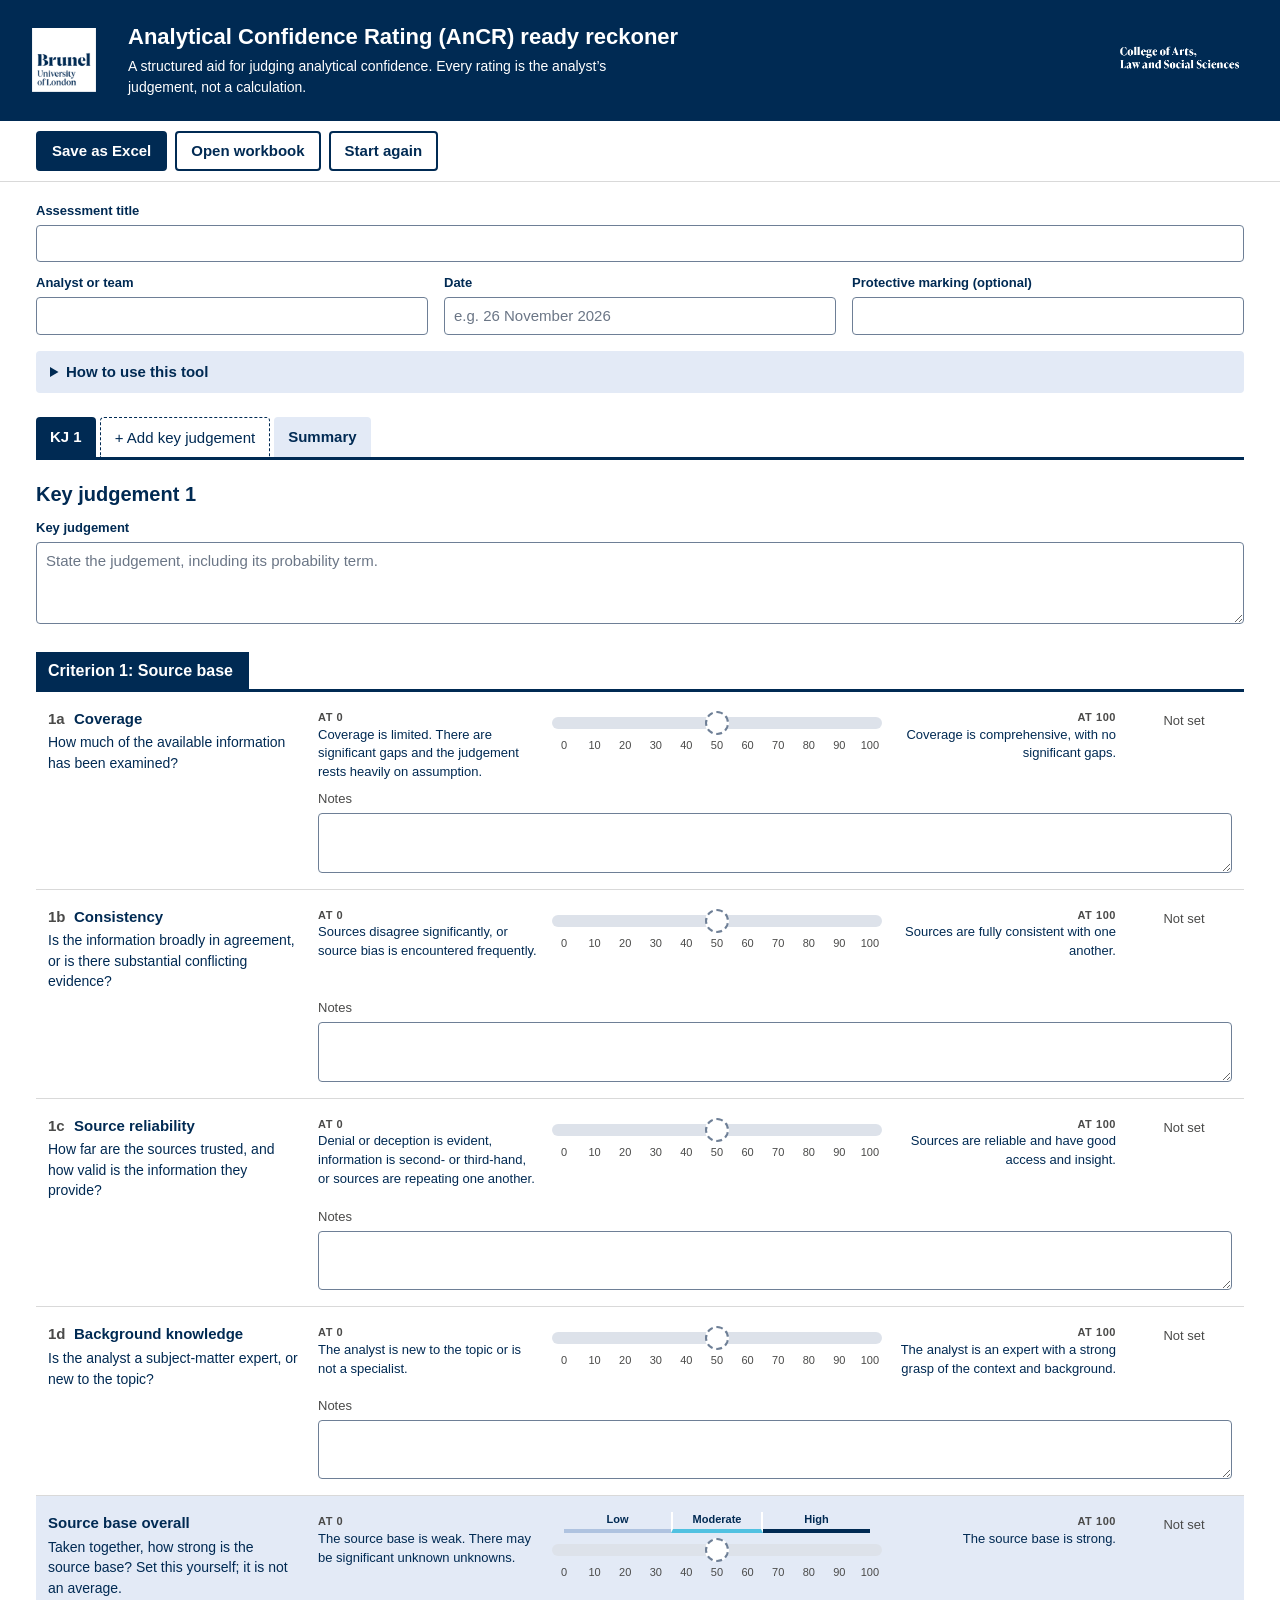
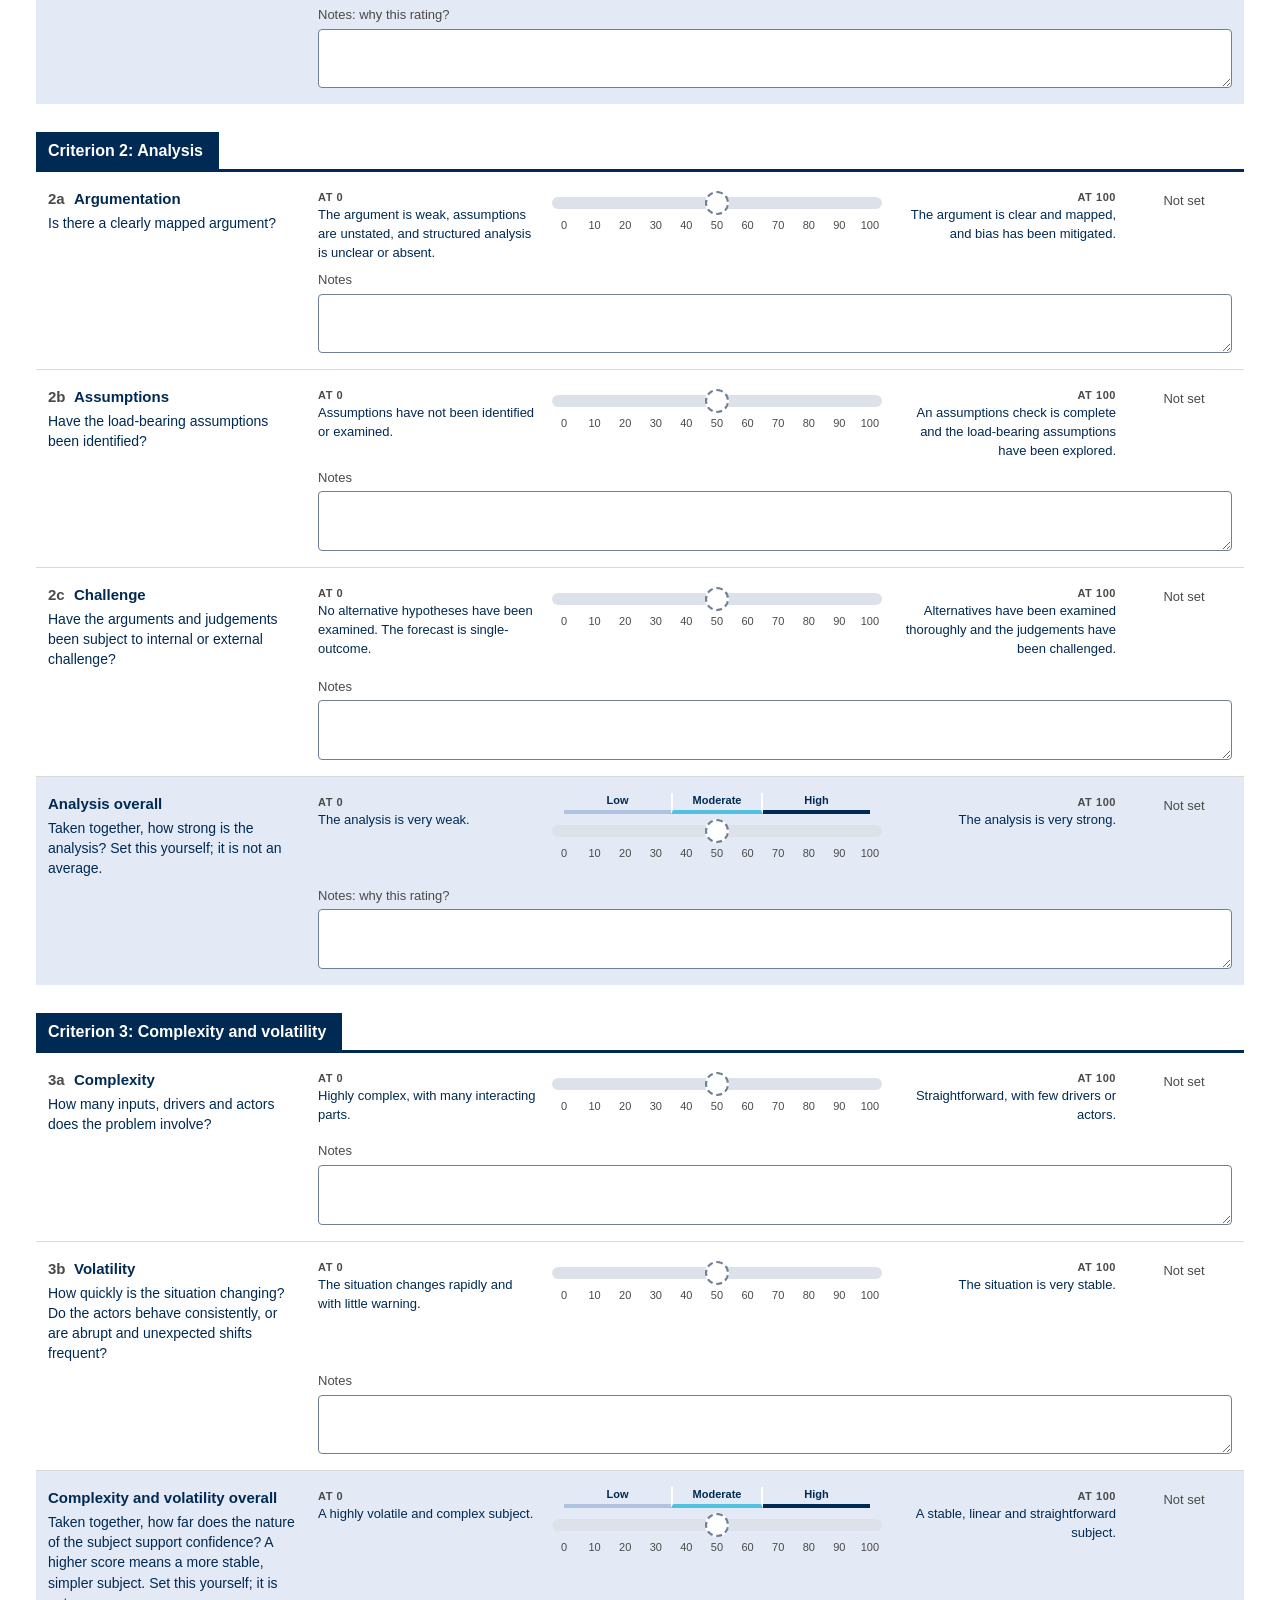
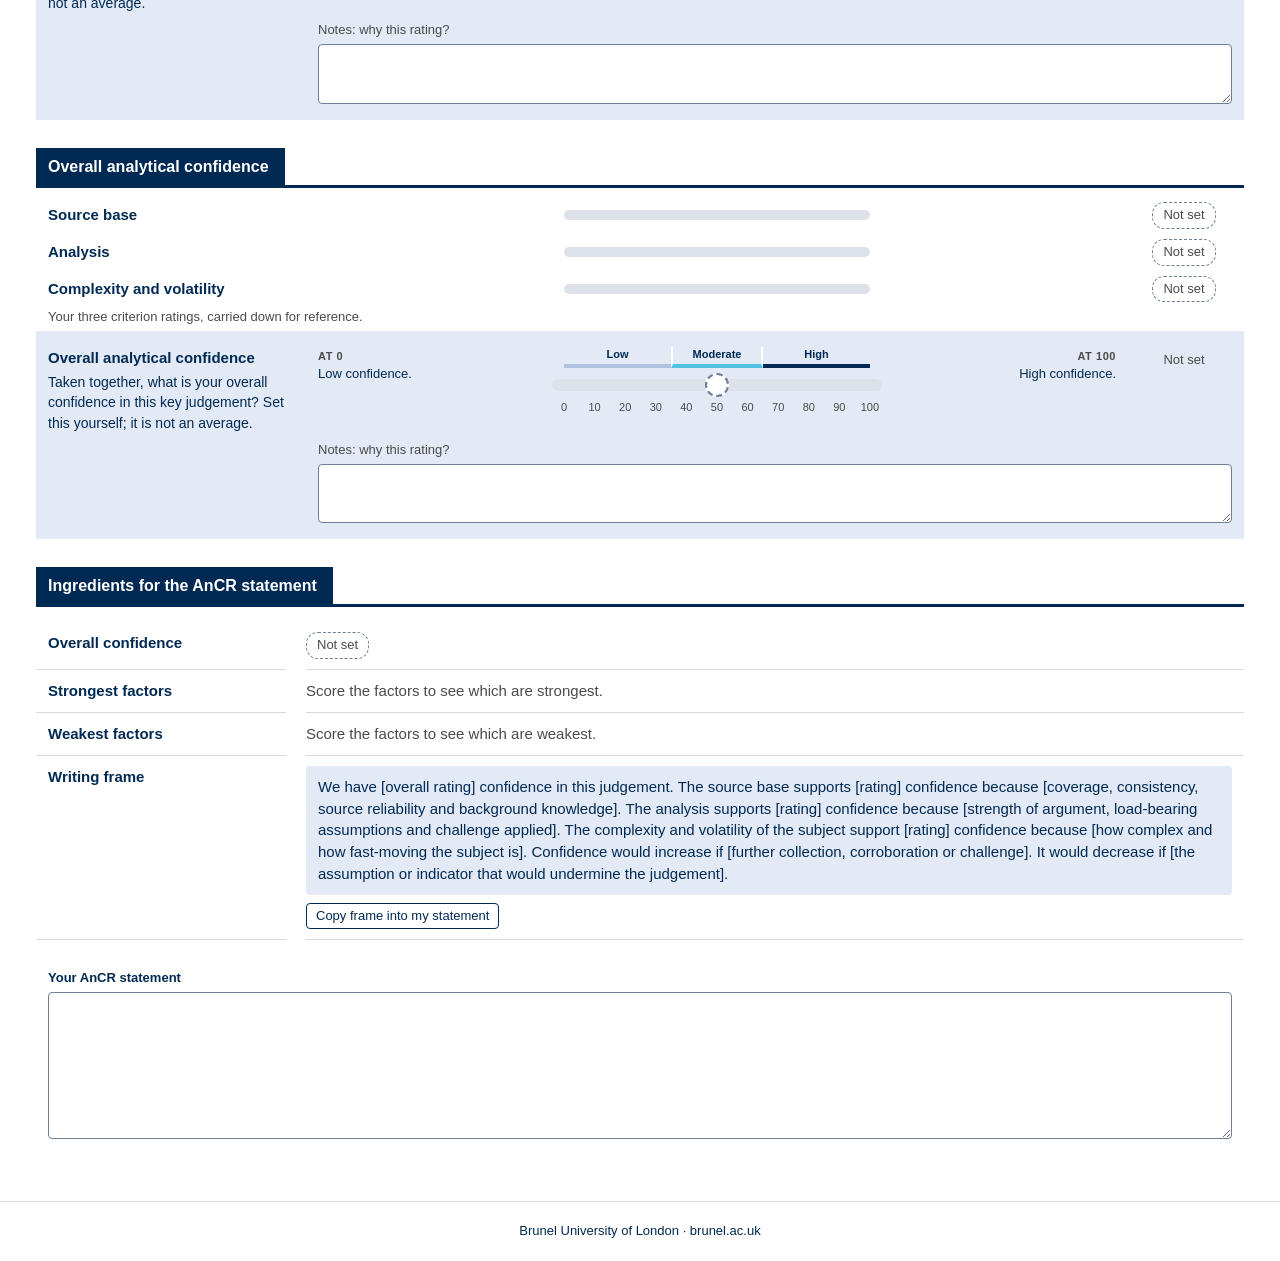
==== ancr-ready-reckoner.html @ 6f299b81 "Add AnCR ready reckoner: HTML tool, Excel template and download page" ====
<!doctype html>
<html lang="en-GB">
<head>
<meta charset="utf-8">
<meta name="viewport" content="width=device-width, initial-scale=1">
<title>AnCR ready reckoner</title>
<style>
:root {
  --navy: #002A53;
  --blue: #009BD8;
  --link: #0089CF;
  --sky: #51C1E1;
  --pale: #E3EAF6;
  --charcoal: #4A4A49;
  --rule: #D9D9D9;
  --track: #DDE2EA;
  --field: #6E7F96;
  --thumb: 24px;
}
* { box-sizing: border-box; }
[hidden] { display: none !important; }
html { -webkit-text-size-adjust: 100%; }
body {
  margin: 0; background: #fff; color: var(--navy);
  font-family: Arial, "Helvetica Neue", Helvetica, sans-serif; font-size: 15px; line-height: 1.45;
}
h1, h2, h3, h4, p { margin: 0; }
.visually-hidden { position: absolute; width: 1px; height: 1px; overflow: hidden; clip: rect(0 0 0 0); white-space: nowrap; }

/* protective marking */
.marking {
  position: sticky; top: 0; z-index: 30; padding: 4px 16px; text-align: center;
  background: #fff; border-bottom: 2px solid var(--navy); font-weight: bold; letter-spacing: .04em;
  overflow-wrap: anywhere;
}
#marking-bottom { position: static; border-bottom: 0; border-top: 2px solid var(--navy); }

/* header bar */
.bar { background: var(--navy); color: #fff; display: flex; align-items: center; gap: 32px; padding: 24px 32px; }
.bar-logo { width: 64px; height: 64px; flex: none; }
.bar-title { flex: 1; min-width: 0; }
.bar-title h1 { font-size: 22px; line-height: 1.2; text-wrap: balance; }
.bar-title p { margin-top: 6px; font-size: 14px; color: #fff; max-width: 70ch; }
.bar-calss { height: 44px; width: auto; flex: none; }

/* toolbar */
.toolbar { position: sticky; top: 0; z-index: 20; background: #fff; border-bottom: 1px solid var(--rule); }
.marking:not([hidden]) ~ .toolbar { top: 31px; }
.toolbar-inner { max-width: 1240px; margin: 0 auto; padding: 10px 16px; display: flex; flex-wrap: wrap; align-items: center; gap: 8px; }
.btn {
  font: inherit; font-weight: bold; color: var(--navy); background: #fff; border: 2px solid var(--navy);
  border-radius: 4px; padding: 7px 14px; cursor: pointer;
}
.btn:hover { background: var(--pale); }
.btn.primary { background: var(--navy); color: #fff; }
.btn.primary:hover { background: #0b3d70; }
.btn.small { font-size: 13px; font-weight: normal; padding: 3px 9px; border-width: 1px; }
.btn:focus-visible, input:focus-visible, textarea:focus-visible, summary:focus-visible, .tab:focus-visible {
  outline: 3px solid var(--sky); outline-offset: 2px;
}
.status { margin-left: auto; font-size: 13px; color: var(--charcoal); text-align: right; min-width: 0; }
.status.warn { color: #A81638; font-weight: bold; }

.page { max-width: 1240px; margin: 0 auto; padding: 20px 16px 48px; }

/* details */
.details { display: grid; grid-template-columns: repeat(3, minmax(0, 1fr)); gap: 12px 16px; }
.field { display: block; min-width: 0; }
.field.wide { grid-column: 1 / -1; }
.field > span, .notes > span { display: block; font-weight: bold; font-size: 13px; margin-bottom: 4px; }
input[type=text], textarea {
  width: 100%; font: inherit; color: var(--navy); background: #fff;
  border: 1px solid var(--field); border-radius: 4px; padding: 7px 9px;
}
textarea { resize: vertical; min-height: 40px; display: block; }
::placeholder { color: #6b7686; opacity: 1; }

.howto { margin-top: 16px; background: var(--pale); border-radius: 4px; padding: 10px 14px; }
.howto summary { cursor: pointer; font-weight: bold; }
.howto ol { margin: 10px 0 8px; padding-left: 22px; max-width: 90ch; }
.howto li { margin-bottom: 4px; }
.howto p { max-width: 90ch; }

/* tabs */
.tabs { display: flex; flex-wrap: wrap; gap: 4px; margin-top: 24px; border-bottom: 3px solid var(--navy); }
.tab {
  font: inherit; font-weight: bold; color: var(--navy); background: var(--pale); border: 0; cursor: pointer;
  padding: 9px 14px; border-radius: 4px 4px 0 0; display: inline-flex; align-items: center; gap: 8px;
}
.tab[aria-selected=true] { background: var(--navy); color: #fff; }
.tab.add { background: #fff; border: 1px dashed var(--navy); border-bottom: 0; font-weight: normal; }
.tab .dot { font-size: 11px; font-weight: bold; padding: 1px 6px; border-radius: 9px; }

/* chips */
.chip { display: inline-block; font-weight: bold; font-size: 13px; padding: 3px 10px; border-radius: 12px; border: 1px solid var(--navy); white-space: nowrap; }
.chip.low, .dot.low { background: var(--pale); color: var(--navy); border: 1px solid var(--navy); }
.chip.moderate, .dot.moderate { background: var(--sky); color: var(--navy); border: 1px solid var(--navy); }
.chip.high, .dot.high { background: var(--navy); color: #fff; border: 1px solid #fff; }
.chip.high { border-color: var(--navy); }
.chip.none { background: #fff; color: var(--charcoal); border: 1px dashed var(--field); font-weight: normal; }

/* panel */
#panel { padding-top: 20px; outline: none; }
.panel-head { display: flex; align-items: center; gap: 12px; flex-wrap: wrap; margin-bottom: 10px; }
.panel-head h2 { font-size: 20px; flex: 1; }
.card { margin-top: 28px; }
.card > h3 { display: inline-block; background: var(--navy); color: #fff; font-size: 16px; padding: 7px 16px 7px 12px; }
.card > .card-body { border-top: 3px solid var(--navy); }

.row { display: grid; grid-template-columns: 250px minmax(0, 1fr) 96px; gap: 8px 20px; padding: 16px 12px; border-bottom: 1px solid var(--rule); }
.row.roll { background: var(--pale); border-bottom: 0; }
.row-head { min-width: 0; }
.row-head .ref { display: inline-block; min-width: 26px; font-weight: bold; color: var(--charcoal); }
.row-head strong { font-size: 15px; }
.row-head .prompt { margin-top: 3px; font-size: 14px; }
.scale { display: grid; grid-template-columns: minmax(0, 1fr) minmax(240px, 1.5fr) minmax(0, 1fr); gap: 4px 14px; align-items: start; min-width: 0; }
.anchor { font-size: 13px; color: var(--navy); padding-top: 2px; }
.anchor.high { text-align: right; }
.anchor b { display: block; font-size: 11px; letter-spacing: .05em; text-transform: uppercase; color: var(--charcoal); }
.readout { text-align: center; }
.readout output { display: block; font-size: 24px; font-weight: bold; line-height: 1.1; font-variant-numeric: tabular-nums; }
.readout output.unset { font-size: 13px; font-weight: normal; color: var(--charcoal); padding: 6px 0; }
.readout .chip { margin-top: 6px; }
.readout .btn { margin-top: 8px; }
.notes { grid-column: 2 / -1; display: block; min-width: 0; }
.notes > span { font-weight: normal; color: var(--charcoal); }

/* slider */
.slider { min-width: 0; }
.zones { display: flex; margin: 0 calc(var(--thumb) / 2) 2px; font-size: 11px; font-weight: bold; text-align: center; }
.zones span { border-bottom: 4px solid var(--navy); padding-bottom: 1px; }
.zones span:nth-child(1) { width: 35%; border-color: #AFC3E0; }
.zones span:nth-child(2) { width: 30%; border-color: var(--sky); border-left: 2px solid #fff; border-right: 2px solid #fff; }
.zones span:nth-child(3) { width: 35%; }
input[type=range] {
  -webkit-appearance: none; appearance: none; display: block; width: 100%; height: 30px; margin: 0; padding: 0;
  background: transparent; cursor: pointer; --v: 50; --fill: var(--blue); --rest: var(--track);
}
input[type=range].unset { --fill: var(--track); }
input[type=range]::-webkit-slider-runnable-track {
  height: 12px; border-radius: 6px;
  background: linear-gradient(to right, var(--fill) 0, var(--fill) calc(var(--thumb) / 2 + (100% - var(--thumb)) * var(--v) / 100), var(--rest) 0);
}
input[type=range]::-webkit-slider-thumb {
  -webkit-appearance: none; appearance: none; width: var(--thumb); height: var(--thumb); margin-top: -6px;
  border-radius: 50%; background: var(--navy); border: 3px solid #fff; box-shadow: 0 0 0 1px var(--navy);
}
input[type=range].unset::-webkit-slider-thumb { background: #fff; border: 2px dashed var(--field); box-shadow: none; }
input[type=range]::-moz-range-track { height: 12px; border-radius: 6px; background: var(--rest); }
input[type=range]::-moz-range-progress { height: 12px; border-radius: 6px; background: var(--fill); }
input[type=range]::-moz-range-thumb {
  width: 18px; height: 18px; border-radius: 50%; background: var(--navy); border: 3px solid #fff; box-shadow: 0 0 0 1px var(--navy);
}
input[type=range].unset::-moz-range-thumb { background: #fff; border: 2px dashed var(--field); box-shadow: none; }
.ticks { display: flex; justify-content: space-between; font-size: 11px; color: var(--charcoal); font-variant-numeric: tabular-nums; }
.ticks span { width: var(--thumb); text-align: center; }

/* overall block */
.mirrors { padding: 14px 12px 6px; display: grid; grid-template-columns: 250px minmax(0, 1fr) 96px; gap: 10px 20px; align-items: center; }
.mirrors .m-name { font-weight: bold; }
.mirrors .scale { align-items: center; }
.mini { position: relative; height: 10px; border-radius: 5px; background: var(--track); margin: 6px calc(var(--thumb) / 2); }
.mini i { position: absolute; top: -4px; width: 18px; height: 18px; margin-left: -9px; border-radius: 50%; background: var(--navy); border: 2px solid #fff; box-shadow: 0 0 0 1px var(--navy); }
.mini.unset i { display: none; }
.mirrors .m-chip { text-align: center; }
.mirrors-note { padding: 0 12px 4px; font-size: 13px; color: var(--charcoal); }

/* ingredients */
.ing { display: grid; grid-template-columns: 250px minmax(0, 1fr); gap: 0 20px; }
.ing dt { font-weight: bold; padding: 10px 12px; border-bottom: 1px solid var(--rule); }
.ing dd { margin: 0; padding: 10px 12px 10px 0; border-bottom: 1px solid var(--rule); min-width: 0; }
.ing .empty { color: var(--charcoal); }
.frame { background: var(--pale); border-radius: 4px; padding: 10px 12px; }
.frame-actions { margin-top: 8px; }
.ancr { padding: 14px 12px; }
.ancr textarea { min-height: 130px; }

/* summary */
.table-wrap { overflow-x: auto; }
table.summary { width: 100%; border-collapse: collapse; font-size: 14px; }
table.summary th { background: var(--navy); color: #fff; text-align: left; padding: 8px 10px; vertical-align: bottom; }
table.summary td { border: 1px solid var(--rule); padding: 8px 10px; vertical-align: top; }
table.summary tbody tr:nth-child(even) td { background: #F5F8FC; }
table.summary td.c { text-align: center; white-space: nowrap; }
table.summary .kj-link { font: inherit; font-weight: bold; color: var(--navy); background: none; border: 0; padding: 0; text-decoration: underline; cursor: pointer; }
.pre { white-space: pre-wrap; overflow-wrap: anywhere; }
.muted { color: var(--charcoal); }

.foot { text-align: center; font-size: 13px; padding: 20px 16px; border-top: 1px solid var(--rule); }

@media (max-width: 900px) {
  .bar { gap: 20px; padding: 20px 16px; }
  .bar-calss { display: none; }
  .details { grid-template-columns: 1fr; }
  .row, .mirrors { grid-template-columns: minmax(0, 1fr) 96px; }
  .row-head { grid-column: 1 / -1; }
  .notes { grid-column: 1 / -1; }
  .mirrors .m-name { grid-column: 1 / -1; margin-bottom: -4px; }
  .scale { grid-template-columns: minmax(0, 1fr) minmax(0, 1fr); }
  .scale .slider, .scale .mini { grid-column: 1 / -1; grid-row: 1; }
  .ing { grid-template-columns: 1fr; }
  .ing dt { border-bottom: 0; padding-bottom: 0; }
  .ing dd { padding-left: 12px; }
}
@media (max-width: 520px) {
  .toolbar { position: static; }
  .bar-logo { width: 52px; height: 52px; }
  .bar-title h1 { font-size: 18px; }
  .bar-title p { display: none; }
  .row, .mirrors { grid-template-columns: minmax(0, 1fr); }
  .readout { display: flex; align-items: center; gap: 10px; text-align: left; }
  .readout .chip, .readout .btn { margin-top: 0; }
  .status { margin-left: 0; width: 100%; text-align: left; }
}
@media print {
  .toolbar, .tabs, .howto, .btn, .foot { display: none !important; }
  .marking { position: static; }
  .bar { -webkit-print-color-adjust: exact; print-color-adjust: exact; }
  .row, .card { break-inside: avoid; }
}

</style>
</head>
<body>
<div id="marking-top" class="marking" hidden></div>

<header class="bar">
  <img class="bar-logo" src="[data-uri]" alt="Brunel University of London">
  <div class="bar-title">
    <h1>Analytical Confidence Rating (AnCR) ready reckoner</h1>
    <p>A structured aid for judging analytical confidence. Every rating is the analyst&rsquo;s judgement, not a calculation.</p>
  </div>
  <img class="bar-calss" src="[data-uri]" alt="College of Arts, Law and Social Sciences">
</header>

<div class="toolbar">
  <div class="toolbar-inner">
    <button type="button" class="btn primary" id="btn-save">Save as Excel</button>
    <button type="button" class="btn" id="btn-open">Open workbook</button>
    <button type="button" class="btn" id="btn-clear">Start again</button>
    <p id="status" class="status" role="status" aria-live="polite"></p>
  </div>
</div>

<main class="page">
  <section class="details" aria-labelledby="details-h">
    <h2 id="details-h" class="visually-hidden">Assessment details</h2>
    <label class="field wide"><span>Assessment title</span><input type="text" id="meta-title" maxlength="300" autocomplete="off"></label>
    <label class="field"><span>Analyst or team</span><input type="text" id="meta-analyst" maxlength="300" autocomplete="off"></label>
    <label class="field"><span>Date</span><input type="text" id="meta-date" maxlength="60" autocomplete="off" placeholder="e.g. 26 November 2026"></label>
    <label class="field"><span>Protective marking (optional)</span><input type="text" id="meta-marking" maxlength="120" autocomplete="off"></label>
  </section>

  <details class="howto">
    <summary>How to use this tool</summary>
    <ol>
      <li>Enter each key judgement on its own tab. You can add up to ten.</li>
      <li>For each factor, move the slider between the two anchor statements. It moves in steps of 10 from 0 to 100. Record your reasoning in the notes.</li>
      <li>Set the overall slider for each criterion, and the overall confidence, yourself. They are judgements, not averages. A score of 0 to 30 reads as Low, 40 to 60 as Moderate and 70 to 100 as High.</li>
      <li>Use the ingredients and the writing frame at the foot of each tab to write the AnCR statement.</li>
      <li>Choose <strong>Save as Excel</strong> to keep a workbook on your own drive. <strong>Open workbook</strong> reloads one, including after it has been edited in Excel.</li>
    </ol>
    <p>This file works offline and sends nothing anywhere. Your work is kept in this browser on this computer until you choose <strong>Start again</strong>.</p>
  </details>

  <div class="tabs" id="tabs" role="tablist" aria-label="Key judgements"></div>
  <div id="panel" role="tabpanel" tabindex="-1"></div>
</main>

<footer class="foot">Brunel University of London &middot; brunel.ac.uk</footer>
<div id="marking-bottom" class="marking" hidden></div>
<input type="file" id="file" accept=".xlsx,application/vnd.openxmlformats-officedocument.spreadsheetml.sheet" hidden>

<script>
/* AnCR ready reckoner: shared model.
 * Criteria, factors, wording and the small amount of logic that both the
 * HTML tool and the Excel workbook rely on. No DOM access in this file. */
var ANCR = (function () {
  'use strict';

  var MAX_KJ = 10;
  var STEPS = [0, 10, 20, 30, 40, 50, 60, 70, 80, 90, 100];

  var TITLE = 'Analytical Confidence Rating (AnCR) ready reckoner';
  var SUBTITLE = 'A structured aid for judging analytical confidence. Every rating is the analyst’s judgement, not a calculation.';

  var CRITERIA = [
    {
      id: 'c1', num: 1, name: 'Source base',
      factors: [
        { id: '1a', name: 'Coverage',
          prompt: 'How much of the available information has been examined?',
          low: 'Coverage is limited. There are significant gaps and the judgement rests heavily on assumption.',
          high: 'Coverage is comprehensive, with no significant gaps.' },
        { id: '1b', name: 'Consistency',
          prompt: 'Is the information broadly in agreement, or is there substantial conflicting evidence?',
          low: 'Sources disagree significantly, or source bias is encountered frequently.',
          high: 'Sources are fully consistent with one another.' },
        { id: '1c', name: 'Source reliability',
          prompt: 'How far are the sources trusted, and how valid is the information they provide?',
          low: 'Denial or deception is evident, information is second- or third-hand, or sources are repeating one another.',
          high: 'Sources are reliable and have good access and insight.' },
        { id: '1d', name: 'Background knowledge',
          prompt: 'Is the analyst a subject-matter expert, or new to the topic?',
          low: 'The analyst is new to the topic or is not a specialist.',
          high: 'The analyst is an expert with a strong grasp of the context and background.' }
      ],
      rollup: {
        name: 'Source base overall',
        prompt: 'Taken together, how strong is the source base? Set this yourself; it is not an average.',
        low: 'The source base is weak. There may be significant unknown unknowns.',
        high: 'The source base is strong.'
      },
      frameSubject: 'The source base supports ',
      frameHint: '[coverage, consistency, source reliability and background knowledge]'
    },
    {
      id: 'c2', num: 2, name: 'Analysis',
      factors: [
        { id: '2a', name: 'Argumentation',
          prompt: 'Is there a clearly mapped argument?',
          low: 'The argument is weak, assumptions are unstated, and structured analysis is unclear or absent.',
          high: 'The argument is clear and mapped, and bias has been mitigated.' },
        { id: '2b', name: 'Assumptions',
          prompt: 'Have the load-bearing assumptions been identified?',
          low: 'Assumptions have not been identified or examined.',
          high: 'An assumptions check is complete and the load-bearing assumptions have been explored.' },
        { id: '2c', name: 'Challenge',
          prompt: 'Have the arguments and judgements been subject to internal or external challenge?',
          low: 'No alternative hypotheses have been examined. The forecast is single-outcome.',
          high: 'Alternatives have been examined thoroughly and the judgements have been challenged.' }
      ],
      rollup: {
        name: 'Analysis overall',
        prompt: 'Taken together, how strong is the analysis? Set this yourself; it is not an average.',
        low: 'The analysis is very weak.',
        high: 'The analysis is very strong.'
      },
      frameSubject: 'The analysis supports ',
      frameHint: '[strength of argument, load-bearing assumptions and challenge applied]'
    },
    {
      id: 'c3', num: 3, name: 'Complexity and volatility',
      factors: [
        { id: '3a', name: 'Complexity',
          prompt: 'How many inputs, drivers and actors does the problem involve?',
          low: 'Highly complex, with many interacting parts.',
          high: 'Straightforward, with few drivers or actors.' },
        { id: '3b', name: 'Volatility',
          prompt: 'How quickly is the situation changing? Do the actors behave consistently, or are abrupt and unexpected shifts frequent?',
          low: 'The situation changes rapidly and with little warning.',
          high: 'The situation is very stable.' }
      ],
      rollup: {
        name: 'Complexity and volatility overall',
        prompt: 'Taken together, how far does the nature of the subject support confidence? A higher score means a more stable, simpler subject. Set this yourself; it is not an average.',
        low: 'A highly volatile and complex subject.',
        high: 'A stable, linear and straightforward subject.'
      },
      frameSubject: 'The complexity and volatility of the subject support ',
      frameHint: '[how complex and how fast-moving the subject is]'
    }
  ];

  var OVERALL = {
    id: 'overall',
    name: 'Overall analytical confidence',
    prompt: 'Taken together, what is your overall confidence in this key judgement? Set this yourself; it is not an average.',
    low: 'Low confidence.',
    high: 'High confidence.'
  };

  var HOW_TO = 'How to use this workbook. ' +
    '1. Enter each key judgement on its own sheet (KJ 1 to KJ ' + MAX_KJ + '). Leave unused sheets blank. ' +
    '2. For each factor, choose a score from the list (0 to 100 in steps of 10) between the two anchor statements, and record your reasoning in the notes. ' +
    '3. Set the overall score for each criterion, and the overall confidence, yourself. They are judgements, not averages. ' +
    'A score of 0 to 30 reads as Low, 40 to 60 as Moderate and 70 to 100 as High. ' +
    '4. Use the ingredients and the writing frame at the foot of each sheet to write the AnCR statement. ' +
    'Cells outlined in blue are for you to complete. The rest of each sheet is protected, without a password, to keep the layout intact (Review > Unprotect Sheet).';

  var KJ_HOW_TO = 'Choose each score from the list: 0 to 100 in steps of 10, where 0 matches the lower anchor and 100 the upper anchor. ' +
    'Overall scores are your judgement, not an average: 0 to 30 is Low, 40 to 60 is Moderate, 70 to 100 is High. Cells outlined in blue are for you to complete.';

  /* Every scored item, in sheet order. */
  var FACTORS = [];
  var KEYS = [];
  CRITERIA.forEach(function (c) {
    c.factors.forEach(function (f) { FACTORS.push(f); KEYS.push(f.id); });
    KEYS.push(c.id);
  });
  KEYS.push('overall');

  function band(v) {
    if (v === null || v === undefined || v === '') return '';
    return v <= 30 ? 'Low' : (v <= 60 ? 'Moderate' : 'High');
  }

  function normScore(v) {
    if (v === null || v === undefined || v === '') return null;
    var n = Number(v);
    if (!isFinite(n)) return null;
    n = Math.round(n / 10) * 10;
    return Math.max(0, Math.min(100, n));
  }

  function emptyKJ() {
    var kj = { statement: '', scores: {}, notes: {}, ancr: '' };
    KEYS.forEach(function (k) { kj.scores[k] = null; kj.notes[k] = ''; });
    return kj;
  }

  function emptyState() {
    return { meta: { title: '', analyst: '', date: '', marking: '' }, kjs: [emptyKJ()] };
  }

  function kjIsEmpty(kj) {
    if (kj.statement || kj.ancr) return false;
    for (var i = 0; i < KEYS.length; i++) {
      if (kj.scores[KEYS[i]] !== null || kj.notes[KEYS[i]]) return false;
    }
    return true;
  }

  function stateIsEmpty(s) {
    var m = s.meta;
    if (m.title || m.analyst || m.date || m.marking) return false;
    return s.kjs.every(kjIsEmpty);
  }

  /* Tidy anything loaded from storage or a file into a well-formed state. */
  function normState(raw) {
    var s = emptyState();
    if (!raw || typeof raw !== 'object') return s;
    var m = raw.meta || {};
    ['title', 'analyst', 'date', 'marking'].forEach(function (k) {
      if (typeof m[k] === 'string') s.meta[k] = m[k];
    });
    var kjs = Array.isArray(raw.kjs) ? raw.kjs.slice(0, MAX_KJ) : [];
    s.kjs = kjs.map(function (r) {
      var kj = emptyKJ();
      if (!r || typeof r !== 'object') return kj;
      if (typeof r.statement === 'string') kj.statement = r.statement;
      if (typeof r.ancr === 'string') kj.ancr = r.ancr;
      KEYS.forEach(function (k) {
        if (r.scores) kj.scores[k] = normScore(r.scores[k]);
        if (r.notes && typeof r.notes[k] === 'string') kj.notes[k] = r.notes[k];
      });
      return kj;
    });
    if (!s.kjs.length) s.kjs.push(emptyKJ());
    return s;
  }

  /* Factors sharing the highest (or lowest) score, e.g. "Coverage (80); Challenge (80)". */
  function extremes(kj, pickMax) {
    var vals = [];
    FACTORS.forEach(function (f) { if (kj.scores[f.id] !== null) vals.push(kj.scores[f.id]); });
    if (!vals.length) return '';
    var target = pickMax ? Math.max.apply(null, vals) : Math.min.apply(null, vals);
    var out = [];
    FACTORS.forEach(function (f) {
      if (kj.scores[f.id] === target) out.push(f.name + ' (' + target + ')');
    });
    return out.join('; ');
  }
  function strongest(kj) { return extremes(kj, true); }
  function weakest(kj) { return extremes(kj, false); }

  var FRAME_TAIL = 'Confidence would increase if [further collection, corroboration or challenge]. ' +
    'It would decrease if [the assumption or indicator that would undermine the judgement].';

  function frame(kj) {
    var o = band(kj.scores.overall);
    var t = 'We have ' + (o ? o.toUpperCase() : '[overall rating]') + ' confidence in this judgement. ';
    CRITERIA.forEach(function (c) {
      var b = band(kj.scores[c.id]);
      t += c.frameSubject + (b ? b.toUpperCase() : '[rating]') + ' confidence because ' + c.frameHint + '. ';
    });
    return t + FRAME_TAIL;
  }

  return {
    MAX_KJ: MAX_KJ, STEPS: STEPS, TITLE: TITLE, SUBTITLE: SUBTITLE,
    CRITERIA: CRITERIA, OVERALL: OVERALL, FACTORS: FACTORS, KEYS: KEYS,
    HOW_TO: HOW_TO, KJ_HOW_TO: KJ_HOW_TO, FRAME_TAIL: FRAME_TAIL,
    band: band, normScore: normScore, emptyKJ: emptyKJ, emptyState: emptyState,
    kjIsEmpty: kjIsEmpty, stateIsEmpty: stateIsEmpty, normState: normState,
    strongest: strongest, weakest: weakest, frame: frame
  };
})();

ANCR.ASSETS = {logoNavy: "[base64]/dgAAQABJREFUeAHtXQd8FEUXfylACD10Qu9dQEBFka6AdAFFkU8BERV7xcpn/WzYRRAVxI4oIEVAqvTepPfeWyAESPn+/7nbzd7l7rIXLjGL836E3dudnZ39z7yZN2/[base64]/[base64]/[base64]/h/[base64]/[base64]/[base64]/TJcn3vnGZ9LcUN83b1xLRr85SBZ8/6Z0aH0dRmOCZl9895mxvqgR8EYAc+GDx07KvsMnvO/4/X3xEtpiEFNJvxn5uRF6BuaLckbKkrVbhfJ/SAhq+S9++kMWrt4SMLt61cvJhM+elbee7SeR7EhUzxfwEX1TI2AfAQwqF6Gg3X/4uO1nkqAXyqwlJBYicxgYzHP4+Ck1V7X9pYESAjgqrUaNnx0olboXjrRP9+skn7/yAIQWjOKZ2PulWxid4MpDAAx59OQZ29+VnMmSYOYwMJjoEpZ/9gchaqSLSI4cMnf5BqwqQSSxQf26tZBH+3Z1idM20uskGgFbCIAhz5yLt5WUic6ew1JoJg7BmcPALDl6qlNUKIWKuBZ36JjsP2J//vH8gK5StnysKkuoiqHz0QgkJMAewSZltiYm8xgYJbc7WtrCAqN6POYfR46ftpWciQrBrO3WNtfCCMQ+4LYz1wn/tQigKWYbyjwGhthw7jzWZkNJGNXPxAWnGGtSvzo0+Jn4maH8Pp2XRiBIBEK7DhzkyzOSnCtqwVBssUJYRM/AZ1L5xT8qIajN5tFQiAXaHgbjdS6jmcTeOgfeH2FzHdD7vUYZmGHOHMF3Rio/PKuO7u/g9+BzlNFLsGvml1M+b2z4TcSH2NDQIZRDG8tJc1yjLvidfBev0+iHlBnvdeWcZf9noGVnWdl8vCgMy0PByS/cDeJiPK/nVAWD0ZLImO4GzTdy+QnLYFG5ckm+vLnV7hNuDSuJ3SbcgVIspqB8/P0UOXj4mCutUUo2FDTAxvVqSPNr6kilMsWw4H9e1m3dK7OWrJW9+4+kMh/TencK/C50NDnROeTLk1sK5csrRQvnlxJ4Xym8N7ZYYfl+8jxZv2lnWqsedi5crjDyNMrEBopvyYNluPzY5la4QD4pVriAlMK3lCpeGO05TN77ZoIkEiMr8/grHzqinGAEs3wwqCle2IVLaZTvuyl/yfqNO9KWz51/[base64]/rN9pWOLhqpxGul5PHoyTroM+p8sXLZeIsFMNaqUU+8tgfeyU4jFtjS+n50Ercz43nzRuSU6t6XMyOeP+atcTGq16gHzFkYHUzG2mBTGPtTYooWkBP7KYOsbv6UUJBAybqEC2OaGb85B23E3sXN556vfjJ/qGIlGrMqHMrDzUOUDHixfKZS3SEw+lR+Z2Lt80xauTls+rEbUqF5RXn3kDunQ7GrwZ9omRxPZxVjjf2/URJkwY5FrZAyyo1addMJFKVayqNzZsZn0bNsEO4fKKeu95z/8US6gM2XnfAZ29GHI+6vXHkB/l4IO5JBMgH3zF7/8KVu37kYHgrq2dmYe6GS/H2nRzH5ldJcoRaKiotSIGEwRF6zahOTgfiuh4vJjf+eIIQOlYe2K1jvpnu8/fNK9Pcw9r0bjK1O6hEwd8ZLUqFjK5/NUpp3lripQDox6Lz9wG5RrjX2m9XfxApbPuLaeZlM4Rl4y7+Rhz4P58/l73Of13fuPSjIthSjik9Cx5UT5hqB83YIsHxWWB4+yfBZJBwzVo0Nz+WzIAGxs91+2HOg0mjasof4+GDNFnvrfV5JICckuI2GXWmRkDrm/bxd5Cn9lShZ2fQ/+/3XGUnnj0x/[base64]/H85hYIx0NSuVsW1ETqjfHf277N97yCWSeWMPhdD6dVvkhykLvO8E/B0PBkzkvmTSxYvS4ob60rlVI9dvP/+v2LBTLnBNnMyHnv0Ydmx98v0fflL7vkwGSTA6Du8kkCZ+nDRPVm3c5X0n4O+z58FwHOmshHmzq3xTrVfTPY/HikMCmBYDuJqyVKtWXr5+40GfInN6mT2DEfHq+jVdU59AicGI1SqVlelfDpH2N9ZPk3L53ztkzd/blB7A4ybqYOHqTZgqQ2/gRZ1aXC1j3nkCOhBMX6hTyObkHAaG2NsWzGKXfpu5TIZ+ifmdZf6a5lmIe+NmLE5zOdAFtT2MihIyI/4GdG+t2mygZ9hYPDZXoPOYNHe5cFS1S0yrFHJ8rzfhWiJGv/GzlnnfCfg7Ls4l1qdJhPJNnrciqPKdR/kuUNcAikQnMPSZe5T+gIq8YInz5Ad7tfWUDrwzwbtKx5aQ8Z8NRscOYx0fNHfZBijGiLEXZpDA9sAoSE1JfDzX/sZ68vyDtzvCfsAZDAyGiSleRG6FowA7NGr8XOnz9Pto8JjL+GrwRibQ+q7dsgsOAuxbjHGkUcyIMhWF6NaycW0jN5/HJPTiS9dt9ZxToQHtglaaChS7xNHN3G7p66HwCHHN933d9H1NdUa+brF8+47I1t0Hfd31eS0BWFMZRWxKQJE05a9VUrvDI1K706PS4b7XsW+bugj71Pq6OpKf0yVfoyDn6tj7/dXrg6R6hVJ+M12hnEN4MS9To03EYaPN4QBGQY/fdYvUhNZcKUD9vuGfv5H9GZgiHnrRZ/p3VQ7EAkG2dfchuee5T+WewR+KapxcRglEGIGPwTB9LzXVNknt7+SyE8TohjUrwgOhf+UMs6TSaxPnv2AKk9SImSBbd9lnEDJvkre4a2aIE+S/A9OFc3RnZJOMETNNcpYPm0c270K5bRK188lkNpRjH5bYPh09AXP/g7LnwBGZ/OdiuWXAK+hgNtvMTaA9j5Eq0Ox7zNGNp9GZPdD7Fiii6hhX0hxZHqVnsOJupML3paD+jmN1wB9Rw97/1lap68j+Ev7D1y2t6h8uiffr2VhRUdzbO+DuzvLEfzp4p1C/2WDnLN0gA14eLo1ve1pG/Yy5JTWhvirOOwdUZBI6h73BbA9jI+W0EcfGdap455jm99rNuyXuFNYZub5sJTy/C43bLnEOHHgEDlOuhk4EIU1w1PRLKN/u/fY7tqSkRPAasDGIRifU5LITzZ1LzkJh9sqwsRigvebcRnqvYwTqsCyWwtIwMBizOLTunCcHIoruh4+f9NSKWx9APnH0lhGA2jWtL1FYZkyjJwjwTFbfyp7LSBDDuBbaqnEduatLc+nQ/GrYQV+UE6fPqq1cuw8clb+37ZXl67fJcohJ+/ZBY0rFEhUPUOgERViGoY8tu6QaKRshGmadqmXNx3YfOAaR0zViVSpTQiqULqbuLVyNUYdlM5ZqzCewPnzC/[base64]/SZKvZHuyIoOhktwh7CWbZeBDd/K5lvQceaAAYkdp3IcXRMSqAMxn/Y8wfWc6ZjY5kKnW6Z4Ydnsy/rNM7d/7Ff2ZGA0+K0798nL741WCgdWWuPaleXBO9pLr1uuTwMWfRTthNJlCZRF0+evlllL18kJrPPaNY+7EOxuJTQkSggnwPh3PfORrFzxtxITjVGW4tuUmYvlD1gmqfZDcdIHBaOF9vG45yUwCBVISpHkecfvL3M5zE+KYHaTnYu/KCkQSz0MOaz5qvIlSzzSZZjQQVWrWl5qVymTbhZUYFKsT8PBlJ74B6KBTXqUPx8s/9IVf9LLJfPuZ08G5vdyDou5E4mj3gKYIS5Ysk6+m3SdDP/vQJg7YpOCm+hgjA63+Xdv91ay5+Bx+WnqAhn2w1TZiY5AidZsQH4owC3fT+CBc1Dy9HjiXTlEG2d0MB7EOTjE+WSKaAEyT0+E88jTzg8wkFKy2Umbbpow4dKQXXLzhN3kGUsHBr4GegdabqVHnOq43Bq7OjbaR7NNhaEzzYt2VbxwISkfWzS9bOQcN+T7bzrpPp/ZCbIvA1u/nEzgHsUmQ1TtCs3xtBEv+O1By8KU7im4tb0b8+dXh/0in3w3CVIvulE7ii3re/2dozzxYOB4rnH6GV3VowGY11/Wl3s9GF/cl/[base64]/7TpZlK0hfrw0rZ8g+MjOmVUd+3gQCUToz+Z4eKYSsmN1DsheLsHBh4EezFM0QU17Nxe/FanMzQJ2b9QxBpTsBYYNqCNbbfTSbuc2vr1M3ctp/UCbMFAphkcztpHrdeJL0y5Yd4XI3+0DBvVgzIZbyM/GVj5iUGzmRgd+3NXQ7tbxA0GNZcebA8ZWghg3hUJ80OCECkTXe5ylLOFjRzpcOGK5icy8DojTft3B8UL3Lvp/KR5Ta6v4Lr9cr7NIyEKdDq+7Xf9vHFDLIXBccMQTUSH/lk50vOZWCI0bRkCmapgxXRCOvJaczzsnMN6bKlIoDlxCOITmmXqsPBQvebYTfgdqZg9zknpXMuA0MBfAFre/wLhujDSZNDEYD2WDlGCKL4Qx7oIUVLQnNNC7orkJzLwBmuDGcu/VzZMzmblQkDGTrAC4YqlSkun//3fizXwxqOCq1gKUssVIItVGr67MXAwWj80KJzwYiCf8HQMe4MciDlQgOMCNUatvv7w7OxgYLPKsIy0tL1W5WTQJ/3/VzsBo8pY957QjnjU+K0HabkzipId/nypm9u6ee1WXI5ezGwHWANWLAQXwReGHN7eW40bvs7rtm8y7+9rr+HssF1WhAV5BpoMBilU+7oKC8T0HTSB7odTN8bKJ+A99CBHcHe7WkLVgdM5utmz5uulVljXpcObZrA/gZSGCzplHklR2WavPJI5SbNR7FFtSAY9zn45qKDP5XOV6bZ4FomGnKEwaUKtvdlFsEErlr5UkGZqVLptXgNtvelswslUJFdo1YoxHDaGsPO1iYVg1VZ3WrlZfZfK1y23TafC5TMak+eNh28gAZyR+T1QB50pGEY0VPQsYbK8IG+o9MQoB/203S5vd312OHn436aB1Iv1K1aRn4fNlgWrd4qE2ctlcUIgbv/6HG1aykyEi6LwbSVIXJzJ9kt2MJK8ftObFbx9goSzHQm1FJT6te4zjKPgdHL5eL+3MwioNisYc2gch89ca4cwV5iBg23En042aXccOViel60+5CvdGh8B46cRIOHgYKN4YtpHrqjncyev9I1YhhlNjZMZEAcrlW5TEAzwWCmJzlgJBGOb0pK9G1brCQH2Cbnzm1/ysNOIc1WIEyZFmK32bgZS+S2ttf5Qjbda9fVqyL8I3Hzx0XsRqM/bG4ftDIc93hPge8yb3v3nDY2UxiFcA1ioejwjRw9j8F1YZ7PBv6FyiyEfbGZQpifFITLlZuvr2c7e7q1eYsuRmmN40UFg3AWT0fwCA/hlUMGfgKfHfsPY1nE/[base64]/C6fi1sqYviagH/LbLnouiURw/egLi3BZr9umeP3F3B1k14X2Z+uUQmYK/cR88LWGKaQJwjp9cudmjV/sb/KyThsGWGB2FTSpSKC/8KdODhp8RGEtAhbC3ljbKdom7hnwSpkC7sE303peGYRkxc5aHFqJehmM7qtqKai0EJB9GurBLKu1lTNnSe49Xa04vuc37GCFLgnntel6wmasrGXxYValWQQbf29XWY/SGeFO/IbJq7eY0ohCZMBwxkMpxBLNJpeEOphRCoXjPi2w+7pkMOI1ASI9gqTTCnLRtWk/awRcyQ4Ls23MAHZP9aYD1fcSxOr0vUqljJSzZVCxbwnol4DnDtlQpV9L/Ug1E/YqIYFEwn32trnJL5E9cxYg5efpCue/lz0POxBzZ+8Pp//nz2C7Kvd0Gob1E4r1lS8JXl00qXSJGorGDTu1NtPlMMMkyh4HRK15fr3pQTtjTLTTAYyMrV6ak/PDe42pPZ6BntsDj40OvfSk3g3k3bduTtiflw2hUZVAZVcoF0VCjc0mzRrWU+Bro/bbuQXybNmeZjJ222FZy70RjJv4ln4353fe3eSf285vxk2Z9/V/peDNGYmNvLEbLKDBa/erl/Tzl4zLaeZvr6qbm4Z0EWt5WuJ/GTY53Osvvutj7m48hWbik44sgCY0eO116PvZeQBexvh71d40uhntBWttINzpcO7YSvoHbGe04AjAeY2dbiR1hIPdFRuIMHEPPwGgE4Zjr3NezTQaKY3mElUaviXTMDf9GOTHC9OzUUmaPeU2urlnBkjD1lLF5qNzo9cQH0qjn0/LJqPGiPC/6mPcqERiO8u7p0lI5IE/NJf2zx/p0kPy06GLZLocwn4LfCOxV/lzohDwYmjh7hdrjrJq2DSWYd950l0M3vL/PWSHfTJiLcoCM0Qbb77q0ulYqBzEC8/Fet9wgRUrB6snbOg7LM/[base64]/HipRGbnRu947sIO8dH/3YIspV8F1z+ThL8rgd7+RxQjPogJxBZ2L+wF0TMfg/bHTA2/IkEG3Sz/4Ig6kPDoNh+RDR/2uFHIXLqED8RKdfY1wdL2799Bx2bh9v3AdfDVGl0079sOd7jGJB45qDZS6AUgEOdAZdO7SSj5/eUDQq0GcMn3/zmMy8MVPZQdd5lL5g7osB6b+5OWB8PNcPGiUPn6ur1wA44ydOl8uGhp371xQz5SyOt7/unRpfS18p7WTGxC4zFckRO9H+ZvtZwSWpkaNnyXniIcP5s2D1YeBd3eRZ/t39pVFwGsP3dlWSQgffzNRznCqkoEO198LwqRW99+RYQe/ygd/T/q6jtGXIm5ziJgqDIivNAGuLYOVzTb6sAKVK1MKYng1eODPgfaVqDzp0/0rGfc0XIaexPEsXdogPpHq2dgAOV+yagz9vQuNqjBCZ7ZvejXaFzwzsHcNkrjkQGaainXZBAQEu+xKQTloSFCtSnnp1KoxGmANeNwspkKCsnRH4I1z9tL1Mnr8bNlE8Q64mCOmUXbE+vn5o2eEbmfWoVGu3rwTzLoL9sP7EQ/3hCScReOkmMyRloxPzKyNCThEYy7boXkjNXLQOXqwxBFnPVz+rqDOgfkjj/p1qgrF4Yy0CfqHZv1MwlRDecm0lte7cKxHjv7onLlm3hJxmhvXrYL13BJwQpgXnxwBwStFtZs96NBWbdiB2M3r4O52syTAZbFSWBlSiDVv1E2xItA7ILRPEjqRYAdSFplLlTPhSWY/lzGJy+VSGOovJWloaBmYhWKlq+16bHZBEkVdY0RhPsqFqzsPgKAaG9EgyPT3a1wL8jUqOWtBiXoZKKfxPpaFjBSoURlp7R4NiyB0RjmweV3Z8OJZFXEhAb03O6kAWk0u3XGHVgJHEnYK/pjVX3kMJuAxo+RdRn7T5WwmCBZnFp3v43vRoYdhSkf3OvSTRQbmBphEGtHwPpmJ7S69OiSWSuOdUVzYVvAeOwOMHdzdDIwcQ0wExBpMO6PZhyoff+9nw/YWlfylzcrrqvGDSUGX0BFeMpZJ2Fn5mxKo1K7/TtLWm40xCCsqy+PuZ73mfx4JMvDD8k0ZeDr4R4gVmZJ/IFqHnafoavCe132VKL3/[base64]/S1b5TPGPuEfT6YwYvG3lfuDeaWt0Bly+ArHPGYsTeaeOQIvN/YEd/zLypkaBkYzFu5Qhm5rm5V7H3GhmoL5QAD7oQ3ggXL17s2UVvuqVM8W7dmZWlQowIiW6T6mqLf3oXwmLB1x97QMjEaa05sjG8H3090PLZs/TZZumqTi5G9y3Yl/8ZG9bx5oqXDLU2VW1gGTf97046ATgOuZDic9m2hZWBsXk2Amxv6JLqmbiUPLOhwrutDb3F3tcf11B9hcvZMHDzmV5MBPVqZl0eOmy0zGI3A2NNp3rm8kzB4/Pjwpf4y8DaX8z36F77jqQ/k16l/ubxsXF72zngadcGgaT+++7jc0qyBKvMpuCtqd99rsngFnOz9WyUSZ9SeKmVo58DworFv70EZ8tlPaSAYOnqSLFmEoFQUVX0Rnt2x77Dc99xH8uuMpSrFX/DpfN+LnyjndSFzRcKcMerkh9PyHjdfa5aEDtC6wiGa6VrVvHMFn6ATi4XDubZN65sfWRDO1+krTOBfyydxekT3MpqyBQKhZWB+Ely5bNi+V87Gw+eQhdZu3ZX+yKaYO0U++m6KenL0hDmSTN9F/pjekn9Qp/CndS7urMxfCcdrFpq34m9ssLwC3TZYvtHjFJ3mEUSHWLVxp3mZjuw4ZUkTPoaSE+qicYOaUpoBszUTm5j9kychFqHxKRB1z8KP71n4Fs4LJ+gGnYErWFtiMMQ2dgBHjp+RdVt3Z44YBx5NhOLmnuc/lt4dm0lJRFqgR8zxfy65LCfpxrc65si6OhsvnR/6n/Tu0EwKYPSdtXidzFwISYnO+gyC8zcGV3v03u7y2sO9pBOmQpS0JGfo+3/jlfpoD4HQMzDem4Te+SI9/rmJvXoCFVN25rFIEwfmpxtUupD1eIajADWm1HQjT+VR0GhoHBHoZRK3TQqkUYXvKDqA+3jELy7tNx/Kk9vVcKmA86dJp88p4518hmWCk3SPF/M7mcb6vcTDyJPX+ZxKhyrw58eK38Tv5Pfyu+hUjc94fyu9HVq19Ma7kBQPuN5FyYJzWu93Qbo5AB/Ob3/4LXs1lwRCHAxCvZUsUVQ+fOFec8rBDpoxdM1RmHkyb4W/tQKMTHAkHtZ3sz0QAyt5p7He0+c+EQDqmUOq7WQwa+VFEBV8ifMwIyM0ynA0kuIIdF0Zfn7rwdk7w0IO/[base64]/uAxKDiIJ33HKj1KhUGk7hzyCywhzZjutK/[base64]/6r/IxR6AQaZAMw8YO9brLkJkJNereH33aNimQA/EvAvPBCwiX5+MV+UrRQfjBmsvR94TO5xBEGzFSkSCF5/dHe0qdzMyjpjsi7I3+TXQgreg1iR4387/0qRCZDZY6bAu03XcFi9G94VQ0Z+nQf5ZCcsYtU54B8h46eKJUrlpVfP3kWDF3GLNuhY6dl2JZdEomR89Wn7pGHereTOQjV8sWP0zBQXpAuba5DFMMnZN/hEzLi5xny4Te/w0n6OSmAMKXDXrxPGtWppJbSjIDe258/7Br1gVMKykPn8FYGjoZ7WxU9wj3qx2Hl4RJG34sXEuXLVx6QPJapEws55NOxEnc6TjEvGTgJnRcjRb5wX3fgXF59xztfTZRfpixwpVFX9H92EMi2DOxd+KkYERha02Be3ueI2RKa49H/e1hWQxGzEFrrOtXLYUQtqR7PhxH27Sd7y66DR2XsxNmuUQ4N6BKiOfwyY7H0v7Wl5Lb4+t0Hb/1U3hw+eUoefnW41K1aFtHaq5tFmY914sWL1gjCJbiuIa8EMOlPv0yXCIjr3731sAx89QsZQ6kA4mCZ2OIy/tPBaKQVZCXKd1PfIXL8MN6BtLMRaWA/Ys9+8+YgBGt7THohr3GT56rn/t64XbYgblHTq2uY7z6C8CtJ6HxGv/2IB/NyNF+4BuvXuPfGY33kqb4dZe7yjdJp4GuSzKgVGM2mz1yqmHD4kAHyykO3Cb9jNiJKxJ0+I5PmLUdMoybme3ii4u6iPOz05kLaqFW9onRu2dBMMwrRIZbMxwjNkZzEzgwSxG/A+MlihdAp9Hddx/90Mj9y3J9CJleSEK5xfP4LOPYZ/JGs+fVd+WLcTHn69S9cHZgefU3s7Jw4QwsBbemGdVvlhykLPb6JYUAG3NYWMXHekOa9n5Pug96Qhl0fR8jNmR7pnry7E8JCQqHmkkwlBSPHvAUrEaoEWmcLnWEjI+F+MkbQj93acNdFUeFBcjNmLUVPg9B2OXIy7MvKDbtk9K9/iiCiAoNZj/rfI4p5KS4/9tYoFQ8YkaTRkDHS5o2WX/9cjNH4qBIfP3j2HinCYNvI+zxG9Y++nQyRPFUUPXn6nHSD0UmTelVl+vw1MuyHafI7Apytwui4EaFMasJ45pG72qlSzcF3JdOROb+Z88o8UTLix6kII/K3YiiGWmF0h2Qwyw8Y+ddt2Wt8jTqev4BnycAkiLsMl2KlKIr7wJ7fqf4M8R/v+X7SPGFke4M4ql9VrXzqfNm4gWdOnjkLqeSovPb5Ly7m1sxroGP76AwG5ueAibdynmehxnWqyNtf/SZ/LUA0OTYyjKZUgD334fdKi20krYm5oopin4w5tUEYubbvO2T8UkcXw7gbLhoY57rb90KcdBPnyjc2RGhRKmushLxaXVtXfpy6QBLxft6/q1srxOZBWtDqTbtl/nIYRhgNnRfRWBlIa9ueg/ylgpXf0gyjHPPGyHcIYvypM1DiuYl9RjvE5umOUJo33/OSPPDCJ9Lp/tdgdPGqXEQ+DHlqMFp9WLMppZbR0ZAZISl8B+batPOAHDwCKSAC13A9BQq4XQxEZnlPRmIYqcfxTWcgGn8/[base64]/BRSQJlmCZzdHoG/B9zVARN04MX3kKCpXrx2q/w2c5mkqHzd3wCFE0d8g6ico3LQHIGNG3aPmB58M3EOIsKm1lV7GIrEqhi57rIwL3RIXVo2hhSxzANOu6/R6VwIOIeBUV4ykJVWbdiZugRkvQHR8/ipVMaw3rKee+dnvafOwYzf/j7PFVjMfbMdwpzGQgtuMgZGtmaNa8kRaIO3014bVBFz8DpVyrifYNIkqQExskaVcp5/0BZbo73nh1id5iPducQUjJZ5K9a7RiorDhQ78cdwoQYxTOuwF++VD4Y8IKWKQiznkg9oMyI/Dh09wdUBGIlDfYRovmnLLmid15o5F8qfR7q2ugYdFjoGEjqNIgisXrFMcflzMdJxSqEpQwh4Tm4ylMU/99AFBgDPTEJj3Iq4s39gznlrm8bqTYUKuBrjJxDdJTfEPjTGnghCzWUjtWYL5qpUugSk5dRGyTCXpRDvONyttbUWmRHh//gLhhMY1RdjpPZnCcaRevteiPw+8iAD/IklszWb96jYxcyfmmvOiWku+jli345EJPuD+4/IOa5xk+kzk4DJSCimrIqv3h1ulM+/n4pYypjXg5Fvvr6+6nROUpznXF1ThhDIEgbmPCgCo4J9cg0xaq01wEPMN9MJDe5LaFENBub77sScbtgPUzCyIs5wiSJSo2JpeXroN0pMpVgcA5HaSr9BCzzk7a9dCh/rDZ4b81Se83vI+GAAbzqB+LUqPi41vt6Ea3FxcdLn2Q9l/MfPYu24qJmiFLTC1Dzf1/Mmeeer8fIx1pIZEzlTmRjfQGuuDQgoXrNSrCpLw1oVsTxWVRYvgxSB7+zYvKGMmTg3c8thonDlngTDVfZQQOVcgFjJ5QODOBqo5RprYzVueh+RJk9UFAaicDlLTWpWMKl3Gay/0RhnQcyzamob1q4kVyNoNWRrade0gWzcsU+OHYTm1T2yKQax5FGb4jSVbOzEvP+ovDH+AnRyCcDTqpW2ZO86xSi89u+t0hIKru8mzVdGKNY0scULyQeD75HPXr5fIhlb2U5dWDMI5hx1dh4aZtqyG8QO/E4Yn1CZVgqic2yxGJlLZiYumjKMQKYwcML580qLai2VUrLYaTTQ6MaWiFHmmKcYNf2fZmB2SFBAUTFjEOeYFAlJXVteIz9PWwjmdY+MYI7DSrFkpBYs/VSD9VSMS8ROvRzaM46qkTlkF8Ts3o+/Ky36vCTjpi8BjtAWWei+nq2l3203u80/LTdCfQrG/GHKfJjDxps5d2vdWHIXKqDE5zWbd0NJePqfr1+zdM48CT0DEwcsTSz/e7sHIuWxbU3ZMXtc9fEDPfQN9Wtgyeiga0nmn2ZgFhEaXC4RnbQs63RsfrXUv6YuDEvyybyllpEEhiCbdu2X09y84SZaiPW/tbXazWNc83k0NMY+bwa4COYtVbyoFERZ1AiP8tJxQvdBb0q7/q/IRiwdWalv1xYSwXmnnQ7V+qD7PL2pjUoGqWLv7v3KWs7IguJ8B5h4tgJuSmMfQOIwntHHwAhkDgOjYsbPwnKFpYE0ql0ZvW3gwihDC/TcPW5uIuO4JJMdmJdFhuJo354DMmHWcvMDqD2mpnfOsr8l3jATdKfdD5PJedwQb6HnB3STVhitKXYrZZflntJoo+OqUrEMpPAMVAk6TGLWuQUUbTThJHEuDUaeMXe5tAUTc/3XoKIYBaO4DOU5OBu30xyt9cibNKVMw/w+5u2svy9/nYk5d+qLhjzQU4oXKSALV27U4nMapIO/kIHWYuMlYMKFmN9Qe2tQy2trS0EuaVisi4x75hFz3h6YJ9F6ZxqN6dkILWTpD9RV74ZlSZrm1JfCK6j80Bi/[base64]/Yut4N+Zw4Do9K59vnIGyNlz0FX5dPv1CO9b/HchmYAxR4aGw+ugmXOW4/3lmdg3H+RxgXIxyQkMYztjWv51LY3tiIvQgMskC+3eZENPw9N/7w4Nk90TjMNT1z5+8iPN9EpLcKoYW2M81ZslA1Y80yjiEHHMwfWYe9+/TufNIlM/B42KayZ8L5M//oVGfvxYPlz1CuyduIH8tCd7eWjMZMkxf3JufA++gMzqCCWr9RvX8XDclc5TFGaNaopXdreAAsVjPLWb8X3q62Z7sx+n7sidXoCrKJyYUR1E5k3Dw1jjOdhmEF/YXHcQuimAT1aS+PrrpIwjLpUiPXu0kruooGLd+eDb0lEp/zVb7OMR5VyTYnPKLOmy0cgcxiY5UID3IqN+R0Gvi5L1m5TJR3yYA8ZjJ05BeBETY0+NDDASMBNB/3vvEV+wxLIK5/+LH95byjn0xipamNzgZWuqYuRAIobj7k10uXFMg6Xdqx0FbbjmQ2MjRMjWm1sobOSsoTy50oGTJCITsbaGH/CvJg20z4JDfSFoWPkwzFT0tzmnLgNdkJ1b3stTDDrgIFySq8n35dNxtZH5Fke2whjCuQ1ny0BsbNe9QrcHWBeUyf4lggwemHMf8n737z5oHTv2tIl6aC87BijYCDStxuugeZjW+F7XMOGeM2RMwewr1ahlLpn/FevKt5jfBemD3t2HZARY/80bsM4pJDMHvVfWfLzO7IOnc8rg26X8dgc4tMcEtLUr7jHHVOk1Rt3ybpNO32nNd+gT+wiECHFat6Bka4quly7z9hPh8o/gj2g30MbufvAcWXu16v9DdKnSwtpeV09aYsdLv/p2koew2YD7nt97H9fycRpC5RNs8dLIHb37n6TPPGfDtjIE4F2l6z+SqIhRaMz4MjIvbgcNYpgi9yHz/WHnW1VMx3T1wYDb8XGgW2wRsoJ0e75QXfI7W2b4JEUM13VcqXkBMw1V1MBZx39jcJgbr/70DHhNyReSpbH3xktZ2j77GveiueTIUr/gTnouq17sV2viBSLKYA9BKki7jl0YDMWrZV7nvsEIzYc99FWGh1Q3ZqV1Dfw+4xvZZ9zHb5pD7Y0bsGylflOvCcFI+GcpetgO31eihcuKP26t8Le4wZSC5ZeN8G/1cvwolG1XEn5/Ofp8uCQ4XKSc3aUuRD2Ab/3TD9pjpE72Y0p31enWjnZdfikbIIRi3oP0s7DXD9vdDQ6xlglqXD/biykqr3Yotj76Q+U9VUaSYS4oXzx2OhBpwDXosP99Ic/sJFkFTr4VOnCgFcfg0CAS4GSsihManX/HSB3QCsI4ukgk1JE5tY2iGpU/lQqWxK9eAzcmeaS4yfPygbM0TZsRWOhlZBFbLS+pQYUPJFoSB6bxdE42JD4/EW33TBdpLKxJnCOZyEyTjzE8m0YTSIhHdTEJnk2Vus8mvNMOhOgSx+/3Rm+haNjBDqS7XQrY4cwmoXh26uh8VeGlRatuU7AAmsLNO1b0aGAe1IbNJixBHYl0faZ9tBW4kZ4fsNWaLnTdDBgfM6rIzHasjOsXj5W7Y/mmjx3B63dsktOcC6LPBRTokfgbq5qSKcs2iwfHIlvo2vfrbst72Edon7KVygttYFdftiW74ab4OUQry+wE2O+/gjfRMcHM0b+V/q99CnWqyGRBUrvLx99PRWBMAwEKUlDs4aBjddyGEFlKkUWGwTZBEyozAMtI5OR3OPoHmE9rqkfeN76LN/BtL7IeBfvscH7ZFOv/Hzlo8qCG9b3+kpnvWaUC50GJYWA302M+OeLrN/g6756jxtj1Snje6iUYlnRQXmQUSaPi+4f/t5D3Iy6YH5kRKYNRBD7O7e/EQ4S2knbfi9Lsl4+CoSWvXtuBg7QbdrLJ6hURqNADx802X2G77CjIAmG+bwLa7cs1ueMctlBnIzhzWzWvAKdq/cAXzvfZ5QpUH7e95ivv7wNicE6usKCrEzZUvLh4L5qm2cy7dcjUpVm3tnr38Eh4NUlB/ewTq0RMBHAyNyzYwu5sUk97PHPCYVamERj2nBT80byx8iXlUj+Ky3WDC8e5oP65HIQsDMeXE7++tl/AwIQxcMxKj/bvwt2Q5WT7XAoyN1TheG7rHK5EgqBrg+/IwlwYas8a/4bMMmib9QMnEVAX9GvwXw9Fv6/KmGTAteRq7h9khnfPHzsTBnva3XBSKCPGUbAeQxMJZCh4KFyhnNFzuU02UOAykNqvWmxRfxCQRCf61Yt7/JUacmPJpTDsX78GAx6lI225Z4+DQ0CzmFgGhZAOVKieGGsqRbGaaTsh4fHvViXTUmAwYLh6zg0uFw5uZBhuYSHA/HLC+8Y5RAa5eCxE3ICPq5DwsTId9m6LVBS/SBX16iIlcBI+Bs7rJwczKXHDaOjvXJQzTZfkv0Z2L0sQhPBB3q1hQP2isr74xE4fbseLl8PwYnatxPnYe/pbOXQzmM05rNsuL6Ig8+VPnJDUomBr+qOzRopy7R61csrl7s0wLgZEQjnwKm8v3V3X5D5vQYp6Ai2UL750feukZa4cqmJ0pGfdX2/eekbQSGQ/RkY4tkrj94lL95/q/qwX6Yvll6PviOJMGhodmNDmTbieYQyrSLVYVwwCEYCyjm6G4J8MGpQPMz/[base64]/UCm9u97v3IxqVTZ+Lh7gYGBd5pjQRX4DE5KSWNU/wr8DP/lZ+UdcMQ127VHxRKZB4qPdIxavdgVnf1qGvMh3ngj7uQ/pgNn8x+lCbxjPNjIe7wUaFDLpeBMYq5NmW4RzK1VBLE2iqf53fwaBXluc5NDS7JwCiYsjJPtVaOfFWZiDXKFSwZ5VObL1gW5MP6YpnskHre/Y3WujHKx/sqT5QtmO+z8+5/UZpMZmBsNkd7oncJ+k8ugz2x+eCVgi5S9yP8yUGs4V6ESHuJjQLtw0p0Q1oGz3Brm0HcC1yuZFE5fzEBdY4N9hiRDx4/CS8WmfwZRgG4JoWGlwtuM/JgA3352GJSCt4mI+HI7sjxM9hedwRb9k7KBcwxk9k4vT4qAmuykciCkQxzYtsjvZTQ3e6y9Vvh3SJFoiIipRSsmCoiri/XUg8geiGnCDRBTGIsI6/8zGKhXBEYZXNhLbxYbGGhA8GYAtHwI50gW+HL6wi2E5JfbBES5kSd5YRHk/KliqsyRiM0zTFsf+T2waNYe6dInuTj+8LxbCS+g1r+SNQzt0QWxR7oJVAWJmJ7Zy7sYS2GslVCZIu8UEIegVdKxruKw5bSRFXNXo3AVoH/[base64]/XkC4luLy/H09pDsiKRShd0kQ5+srkM8rn42VOQjHmeSrkRNnYNEMIV/[base64]/hUgDz7z/jbRtepXLRxMKfOTEGXkQcWTP0/LK3XCUJw6jEWVitYZhtK9Xu4oMHzJQGtauKDsRpqTroLdkDQKGcXgrCJc3X7z6kPSHN4xbb7pWnn3vWxmFuMGXlMSJ1opOqXC+fDL43m5u31uuwh46cVKKg/HHffSM1IBrmziMmmRc+ufKg3XVG8HwY99/Um65/3VZBB9cjC1sEnDODUOJF++/XR6/uyP6P4RTefMrGY4QJskqQJlIDRhv/IYYxdXKlTQf83kC5i2DEXc4go63veEq5Rb3tsfelWlz4IkTnU8U/I+99kQfebRPe+nUspG8hUDl/0NY0AvJcMJA7xDgvShIAI/2bi8lLIHWt+w8CGkiQr568xG1Fn0G7nbpsD83vi8XdBz1ETv5G8RVRvchP/0+Wxt++Kwc/xdtTmj8Z5D2jkucG3x/T/nvoJ6qoubAM+GQj76Vi5zbQRyTHOHyI8KVvD96knr8doxmI19/CL6xMEpYtKOX6KHDQtSe8hqNMIw/y+3MO8WIXwWeK34a+oRiXnryePTNUbJm9WbX9yAiPZ3QD3p9BJZsTihfVp+9PEB6dW4lYRfxzSR0Yr9Omi3fTJjr+u3+/0xcgjw3qBdGto1yTY+npXHPp6QDrKQWr4bXCjfRg8dLD9yGqax7NFfXXdOTIQ/dKYMHdFXMwLyHjZ7oEt+JM8TzjX/vkOeG/hBYhIbIX7RgfvnunUcV8wJmeRXMOY3xnqLg+gbflwDMn0eHunTtdn6oeB0AAA76SURBVFWnQx7sKc8M7K5Ed8W9+L7Fi1fL/74ebxRbHY8Bl0f/0xkd03lpeudz0qjHk9Kqz4vKRa/hDYVeVYagreTLD8nDUv8eGekfPhEIPQOjwTZH4KrBGHlJFIo+/W6aJCWAGQ0FCEdM9NZ0lMYemdSxeQN5CD6vzAaPa77cqKprfN74U09n5n8p0I9FyDtP3y2VyxZXL2K836nzsDyFhm0S5qyHYf/7/eS/1CVGb3j36bukEtzoQOZ3JcP3L4ULGivVrlxWOXp74pXhsnH7Ptl/5ITM+WuV9H/5U/i4grbcTQzsXRo7fsy8MMK2QLzgx4EZiWvhn2N9WymsrBIJmPivlX+rAOTurNIcwhJT5Bl0uDc0qK7uHYZ56jdYQ1fMa6TG91xAXY1AkDSDnoOv6+sRF9mMOog159Ubdhm31bFMicJQNCbK3c8Mha+xHWpevwyO9fq/[base64]/[base64]/LIcI8OgmDvoEQ+oY4urJRoO3QwZluKplTiaJ2At25ROjJtg+j3Q+lrJjNqAqUgstLlN61czb+/cf1jiz51L26kgRSJG53NnoXvwRcD6JijACliUhWs2ok64fORNYL4D8EK599Bx886N2FDiIRmYd1wnm6FF33cQIy2kGG/[base64]/njXSOJd7MO99tqjSey7hgJg40wjLR00GYQLcHU0pVxweuIR9I05uCCm3tl6OsnQMvrFdU+Y+9ARihvBObJVkpUI6bnNet9Y45vXIvIRnVmlOnfcgwtA6POT2P91kpc61OtxHrROEf7iYIixEpnaNOcHtdbH8iUcyzRYM52MzbCJyZd8pASyChcn/VXxhzQNLu+2VWwRGh4lZThS+S+jLJ7SZ+uMCyGlt9Hvr5HQlQYxO5TUHJZKa/a1+vdtbpTgFnpddJKp7g10dLJWe/p88xFILQMDHFsy56DaBOpc5vCnKdBM+2TwKg0YrASo90r5vA/AFiTZ8454iMxPlD3m6+TpNPxQkWMlQrBqsgnA0Pkjob1UyEqrdx07NRpV3Q/r1HOuJ+hI7DxZrqymGeHY8lIrdt5ZRoB/GkO6ZNQV3/vQAQGC8UUotLNcsFyGp4zAuaRmBK46RKw2oE6T6OxNhLoY6Yi4IezMvhOjFqbsZa5HSaSBpXBXC13NBt8KlMb96iZrOJ2O8prNK2bi2UKD+N+M3FWnWD0RePl+qqaV2Lzw5/w62QVG6sghpLP+SbEawaxjrEol5as2SbH4X9KLZ+E6hOwXLUJnQptwQ2ipVVZ+Loy14mNG1iSKwGbZNpdG6T6RqODRKc7e/F6D4USY0T5HFGRV8H8+ZX9t5HXRjD/Npht+u2kjYT6mCkIhJaBIV6dRSCrUbAIMnYSMahXlfIl0mopwdB5EYisQY0K5ofNBKOs2wBDB8uIbbQzJvIzKJjP+zqxbobwdd/zGgz6LiRKKzgj74nAZyooNpRQk2YvlZ37jppJm9Srlrr2aV7FCUaja+pUVhsReJnGFSMR4FogRoeCzKkm8NmIdeL12/eY2dLW+Y6ON0qk0kTzfa6/SLz75ib18Tu1qsMgaueAqSt6IWWauXTNJlm0Ct5J3MRg7Dmw7pym0+UqA+y4i2Ftl5SEDutr+CI7H2h7prUC3fkbB29UAiQ1HtFHLwRSa9XrRoZ/Yk77+Q9TlRECR62oXJHSo00TCUdjTmVBVB0YpSVCa1aEET/pGHakvPzJTxhA0KjYUsHg9DwZadlqx/kyA5yl5qMe9f8fGlgBROBLQ6rluBq4Ky/XeQQiDtZERL9PX+inDCS4u4hSwjGsfQ4Z9rMZbKx545pSHsYPGAKRtTsffGsOKJZuY3xeEM0tf5m+RKaC+QUYKEJSzq2tRDthnwQI1FzbcjM3Nk8oAj5kms9/nIE5euoo/BSkhg7tmkoeKBKjADePXTrcqJbBNnBq4qY8KGcZbKQIo7IKeXFH2ItwSGesCHAp8Lr6Ndzr8fw+EL6PkkmvdtcrpReXpZYgUPfX2NhgNdJxBSJ3PcL/VUdh9jyp1ynBuObaqdeioqJsV23qU//us9AzMJQ8J0+ekb7PfYwof/vVKDTwttZSDw0iB4wGwjHnigSTFsfI/MKA7ko0pRd/+m1avnKT2RjC0C5pn1uAI4GbihTKp5ZPwi2io3HP15Hb22pVKeNxi718EjsHNCDjLycacjRGqOZNrpKxHz0Fk8kSSoKgWaMyTYTSZsy4mfLGiPHYSHER0QXzyosDe0h0ZE5lC8yGnQuj7+2dWkir62qr/cazlv6NDRojXPoAdwMOx3srgHGsRHGVUQc9iJ0BwpJUcHduxr3ysUWwI8rNsJAMRv/6p0yeu1IZajBNQewk+vHdx2TsZ4Plvef7y9hPn5PXH7lThv0IP2IW6zYq4h6+oz0iJ3D5B/khr7kL18C++yu1RMT7Q+7vLgVhSRYJbMKBVU74GGuKnUa9OzZVdboWror6vfCpnIabI8MIhRs+SkFU56YKg8qhzFGsQ4tehPfop4w4W6kiTEU9zL2tN/W5TwQyJz4wGsARWOtMxdY6zr9qokdvf2MDOYU1YY5ADbGrZ+jz/eAup6wsXrNV7h/yuUw2DOdZTDSYwmiMz9x7qzSqU0mNMhxpwtAwYrH/dtWGHcoThz/jEPWlSF+5Ull554m7EMY0KjUPMBNd0VaDF8ta1cphm1x5uaFhLXm0b2cZ8tDtUEDlUWkvwPjk7a8mYFRyN1C8mz6O92A/bNVysdK0YQ2pAOaLg+kg10Hv6t4GzNILDTpevoCN98OvjYTf5TOpu4fQgGvgXf/FO8ho/B7+cUvhZlirbYY4jM8GYXsgNuDfiYDc/fBnpOMxFmFH/[base64]/5f+pVY3Mjg9MsRkV1hDzwjYIelULjEyJMwyNbC/MBGctXgel1Ua5cA5G+xgFTMJzV9WqLO2a1oNZNPKwEEXqDVCUjSfDu0c2y+3UU+TRpmkDuRrb1dhYDeKarhrxUgcJrF3jB/5dBNMaFktxaHRf/zoLHhwvpr4HIyNF/xgoqlpD/G/WqJYajTmIcZfUMsS9nbFwLZhij4sp0JGZhDJ0a3OdVIUFlfWbuLxDL5GjfpuDJTh0FgAoBpLHPV2aq1HKqjzjRvm/t+2TibPw7WoqgeT4znBg0q5pfWB8FWICx4BJL8JP2Fb5ZdoiOXTwmMJ2CDYrcM66DNeJHx0qJHEKYORjFBQY0PSzReNa0vKaOmpEddk2p8g67DOetnC1KwA601unAyhHM2xs4KaLJK86I7jfTfpL9sOBA01qoyBd3N25OTqyaI+6ofh9EFZe3/4+z2MlwyiaPloQcIcXzZr4wBAv2dBUT88Gw6GGlUxRiz24L0bkfYwWZHgPIuOhIZs9v8dNrx98L0apNMQ8rOT9Dt5jmbiVzlfZ2CEoe208yLIwP44u/C7Oaa0N2/oefg9x8CbiwA7MeBc7igSYn/LoTczbGPWMe0xnYMVOg79ZRormRidi1AHfRSUh68F4n5GPceR3EDce+T71fe48+dvfvF29w1ed8ftQFqOzQFZw6+Eqo/FO48jyWjtz47o+eiLgZmCvyZdnmpD9YoWnqXRcC0RkjNzppAn0PO/5fG96D9m4z4YYhT8r+WNaaxoynjfzWe8b52Qsf+u2RhrrkenTa/TBYGF0KNZ32Gkpdt/[base64]/DQCWYiAZuAsBFu/SiMQagQ0A4caUZ2fRiALEdAMnIVg61dpBEKNgGbgUCOq89MIZCECmoGzEGz9Ko1AqBHQDBxqRHV+GoGsQyAsUrkMDQuDL1C6CtSkEdAIOAIBeiINC0+JhA/h2XDQexpHOBLWpBHQCDgCgZRE+FxOWfF/MERyHF6orLoAAAAASUVORK5CYII="};

/* AnCR ready reckoner: minimal ZIP reader and writer, plus UTF-8 and base64
 * helpers. Dependency-free so the tool works from a local drive, offline.
 * Writing stores entries uncompressed (Excel accepts this); reading handles
 * both stored and deflated entries, as produced when Excel re-saves a file. */
(function (A) {
  'use strict';

  /* ---------- UTF-8 ---------- */
  function utf8Encode(str) {
    var out = [], i, c, c2;
    for (i = 0; i < str.length; i++) {
      c = str.charCodeAt(i);
      if (c >= 0xD800 && c <= 0xDBFF && i + 1 < str.length) {
        c2 = str.charCodeAt(i + 1);
        if (c2 >= 0xDC00 && c2 <= 0xDFFF) { c = 0x10000 + ((c - 0xD800) << 10) + (c2 - 0xDC00); i++; }
      }
      if (c < 0x80) out.push(c);
      else if (c < 0x800) out.push(0xC0 | (c >> 6), 0x80 | (c & 63));
      else if (c < 0x10000) out.push(0xE0 | (c >> 12), 0x80 | ((c >> 6) & 63), 0x80 | (c & 63));
      else out.push(0xF0 | (c >> 18), 0x80 | ((c >> 12) & 63), 0x80 | ((c >> 6) & 63), 0x80 | (c & 63));
    }
    return new Uint8Array(out);
  }

  function utf8Decode(bytes) {
    var parts = [], chunk = [], i = 0, c, cp;
    if (bytes.length >= 3 && bytes[0] === 0xEF && bytes[1] === 0xBB && bytes[2] === 0xBF) i = 3;
    while (i < bytes.length) {
      c = bytes[i++];
      if (c < 0x80) cp = c;
      else if (c < 0xE0) cp = ((c & 31) << 6) | (bytes[i++] & 63);
      else if (c < 0xF0) { cp = ((c & 15) << 12) | ((bytes[i] & 63) << 6) | (bytes[i + 1] & 63); i += 2; }
      else { cp = ((c & 7) << 18) | ((bytes[i] & 63) << 12) | ((bytes[i + 1] & 63) << 6) | (bytes[i + 2] & 63); i += 3; }
      if (cp >= 0x10000) { cp -= 0x10000; chunk.push(0xD800 + (cp >> 10), 0xDC00 + (cp & 1023)); }
      else chunk.push(cp);
      if (chunk.length > 8000) { parts.push(String.fromCharCode.apply(null, chunk)); chunk = []; }
    }
    parts.push(String.fromCharCode.apply(null, chunk));
    return parts.join('');
  }

  /* ---------- base64 ---------- */
  function base64Decode(b64) {
    var chars = 'ABCDEFGHIJKLMNOPQRSTUVWXYZabcdefghijklmnopqrstuvwxyz0123456789+/';
    var map = {}, i, out = [], buf = 0, bits = 0, v;
    for (i = 0; i < 64; i++) map[chars.charAt(i)] = i;
    for (i = 0; i < b64.length; i++) {
      v = map[b64.charAt(i)];
      if (v === undefined) continue;
      buf = (buf << 6) | v; bits += 6;
      if (bits >= 8) { bits -= 8; out.push((buf >> bits) & 255); }
    }
    return new Uint8Array(out);
  }

  /* ---------- CRC-32 ---------- */
  var crcTable = null;
  function crc32(bytes) {
    var i, j, c;
    if (!crcTable) {
      crcTable = [];
      for (i = 0; i < 256; i++) {
        c = i;
        for (j = 0; j < 8; j++) c = (c & 1) ? (0xEDB88320 ^ (c >>> 1)) : (c >>> 1);
        crcTable[i] = c >>> 0;
      }
    }
    c = 0xFFFFFFFF;
    for (i = 0; i < bytes.length; i++) c = crcTable[(c ^ bytes[i]) & 255] ^ (c >>> 8);
    return (c ^ 0xFFFFFFFF) >>> 0;
  }

  /* ---------- ZIP writer (stored) ---------- */
  function zipWrite(files) {
    // files: [{name: string, data: Uint8Array}]
    var chunks = [], central = [], offset = 0;
    function u16(a, v) { a.push(v & 255, (v >> 8) & 255); }
    function u32(a, v) { a.push(v & 255, (v >>> 8) & 255, (v >>> 16) & 255, (v >>> 24) & 255); }
    var dosTime = 0, dosDate = ((2026 - 1980) << 9) | (1 << 5) | 1;
    files.forEach(function (f) {
      var name = utf8Encode(f.name), crc = crc32(f.data), h = [], c = [];
      u32(h, 0x04034b50); u16(h, 20); u16(h, 0x0800); u16(h, 0);
      u16(h, dosTime); u16(h, dosDate); u32(h, crc);
      u32(h, f.data.length); u32(h, f.data.length); u16(h, name.length); u16(h, 0);
      chunks.push(new Uint8Array(h), name, f.data);
      u32(c, 0x02014b50); u16(c, 20); u16(c, 20); u16(c, 0x0800); u16(c, 0);
      u16(c, dosTime); u16(c, dosDate); u32(c, crc);
      u32(c, f.data.length); u32(c, f.data.length); u16(c, name.length);
      u16(c, 0); u16(c, 0); u16(c, 0); u16(c, 0); u32(c, 0); u32(c, offset);
      central.push(new Uint8Array(c), name);
      offset += h.length + name.length + f.data.length;
    });
    var cdSize = 0;
    central.forEach(function (x) { cdSize += x.length; });
    var e = [];
    u32(e, 0x06054b50); u16(e, 0); u16(e, 0); u16(e, files.length); u16(e, files.length);
    u32(e, cdSize); u32(e, offset); u16(e, 0);
    var all = chunks.concat(central, [new Uint8Array(e)]);
    var out = new Uint8Array(offset + cdSize + e.length), p = 0;
    all.forEach(function (x) { out.set(x, p); p += x.length; });
    return out;
  }

  /* ---------- Inflate (RFC 1951) ---------- */
  var LEN_BASE = [3, 4, 5, 6, 7, 8, 9, 10, 11, 13, 15, 17, 19, 23, 27, 31, 35, 43, 51, 59, 67, 83, 99, 115, 131, 163, 195, 227, 258];
  var LEN_EXTRA = [0, 0, 0, 0, 0, 0, 0, 0, 1, 1, 1, 1, 2, 2, 2, 2, 3, 3, 3, 3, 4, 4, 4, 4, 5, 5, 5, 5, 0];
  var DIST_BASE = [1, 2, 3, 4, 5, 7, 9, 13, 17, 25, 33, 49, 65, 97, 129, 193, 257, 385, 513, 769, 1025, 1537, 2049, 3073, 4097, 6145, 8193, 12289, 16385, 24577];
  var DIST_EXTRA = [0, 0, 0, 0, 1, 1, 2, 2, 3, 3, 4, 4, 5, 5, 6, 6, 7, 7, 8, 8, 9, 9, 10, 10, 11, 11, 12, 12, 13, 13];
  var CL_ORDER = [16, 17, 18, 0, 8, 7, 9, 6, 10, 5, 11, 4, 12, 3, 13, 2, 14, 1, 15];

  function huffman(lengths, n) {
    var count = new Uint16Array(16), offs = new Uint16Array(16), symbol = new Uint16Array(n), i;
    for (i = 0; i < n; i++) count[lengths[i]]++;
    count[0] = 0;
    for (i = 1; i < 16; i++) offs[i] = offs[i - 1] + count[i - 1];
    for (i = 0; i < n; i++) if (lengths[i]) symbol[offs[lengths[i]]++] = i;
    return { count: count, symbol: symbol };
  }

  function inflate(src, expected) {
    var pos = 0, bitBuf = 0, bitCnt = 0;
    var out = new Uint8Array(expected && expected > 0 ? expected : Math.max(1024, src.length * 4)), op = 0;

    function need(n) {
      if (op + n > out.length) {
        var bigger = new Uint8Array(Math.max(out.length * 2, op + n));
        bigger.set(out); out = bigger;
      }
    }
    function bits(n) {
      var v = bitBuf;
      while (bitCnt < n) {
        if (pos >= src.length) throw new Error('Unexpected end of compressed data');
        v |= src[pos++] << bitCnt; bitCnt += 8;
      }
      bitBuf = v >>> n; bitCnt -= n;
      return v & ((1 << n) - 1);
    }
    function decode(h) {
      var code = 0, first = 0, index = 0, len, c;
      for (len = 1; len <= 15; len++) {
        code |= bits(1);
        c = h.count[len];
        if (code - c < first) return h.symbol[index + (code - first)];
        index += c; first += c; first <<= 1; code <<= 1;
      }
      throw new Error('Invalid compressed data');
    }
    function codes(lh, dh) {
      var sym, len, dist, i;
      for (;;) {
        sym = decode(lh);
        if (sym < 256) { need(1); out[op++] = sym; }
        else if (sym === 256) return;
        else {
          sym -= 257;
          if (sym >= 29) throw new Error('Invalid compressed data');
          len = LEN_BASE[sym] + bits(LEN_EXTRA[sym]);
          sym = decode(dh);
          if (sym >= 30) throw new Error('Invalid compressed data');
          dist = DIST_BASE[sym] + bits(DIST_EXTRA[sym]);
          if (dist > op) throw new Error('Invalid compressed data');
          need(len);
          for (i = 0; i < len; i++) { out[op] = out[op - dist]; op++; }
        }
      }
    }

    var fixedL = null, fixedD = null, last, type, i;
    do {
      last = bits(1); type = bits(2);
      if (type === 0) {
        bitBuf = 0; bitCnt = 0;
        var len = src[pos] | (src[pos + 1] << 8); pos += 4;
        need(len);
        out.set(src.subarray(pos, pos + len), op); op += len; pos += len;
      } else if (type === 1) {
        if (!fixedL) {
          var l = new Uint8Array(288);
          for (i = 0; i < 144; i++) l[i] = 8;
          for (; i < 256; i++) l[i] = 9;
          for (; i < 280; i++) l[i] = 7;
          for (; i < 288; i++) l[i] = 8;
          fixedL = huffman(l, 288);
          var d = new Uint8Array(30);
          for (i = 0; i < 30; i++) d[i] = 5;
          fixedD = huffman(d, 30);
        }
        codes(fixedL, fixedD);
      } else if (type === 2) {
        var nlen = bits(5) + 257, ndist = bits(5) + 1, ncode = bits(4) + 4;
        var lens = new Uint8Array(320), idx = 0, sym, rep, prev;
        for (i = 0; i < ncode; i++) lens[CL_ORDER[i]] = bits(3);
        var clh = huffman(lens.subarray(0, 19), 19);
        var ll = new Uint8Array(320);
        while (idx < nlen + ndist) {
          sym = decode(clh);
          if (sym < 16) ll[idx++] = sym;
          else {
            prev = 0;
            if (sym === 16) { if (idx === 0) throw new Error('Invalid compressed data'); prev = ll[idx - 1]; rep = 3 + bits(2); }
            else if (sym === 17) rep = 3 + bits(3);
            else rep = 11 + bits(7);
            if (idx + rep > nlen + ndist) throw new Error('Invalid compressed data');
            while (rep--) ll[idx++] = prev;
          }
        }
        codes(huffman(ll.subarray(0, nlen), nlen), huffman(ll.subarray(nlen, nlen + ndist), ndist));
      } else {
        throw new Error('Invalid compressed data');
      }
    } while (!last);
    return out.subarray(0, op);
  }

  /* ---------- ZIP reader ---------- */
  function zipRead(buf) {
    // returns { 'path/name': Uint8Array }
    function u16(p) { return buf[p] | (buf[p + 1] << 8); }
    function u32(p) { return (buf[p] | (buf[p + 1] << 8) | (buf[p + 2] << 16) | (buf[p + 3] << 24)) >>> 0; }
    var e = -1, i;
    for (i = buf.length - 22; i >= 0 && i >= buf.length - 66000; i--) {
      if (u32(i) === 0x06054b50) { e = i; break; }
    }
    if (e < 0) throw new Error('This is not an Excel workbook (.xlsx).');
    var n = u16(e + 10), p = u32(e + 16), files = {};
    for (i = 0; i < n; i++) {
      if (u32(p) !== 0x02014b50) throw new Error('The file appears to be damaged.');
      var flags = u16(p + 8), method = u16(p + 10), csize = u32(p + 20), usize = u32(p + 24);
      var nlen = u16(p + 28), xlen = u16(p + 30), clen = u16(p + 32), lho = u32(p + 42);
      var name = utf8Decode(buf.subarray(p + 46, p + 46 + nlen));
      if (flags & 1) throw new Error('This workbook is password-protected and cannot be opened here.');
      var dataStart = lho + 30 + u16(lho + 26) + u16(lho + 28);
      var raw = buf.subarray(dataStart, dataStart + csize);
      if (method === 0) files[name] = raw;
      else if (method === 8) files[name] = inflate(raw, usize);
      else throw new Error('Unsupported compression in this file.');
      p += 46 + nlen + xlen + clen;
    }
    return files;
  }

  A.utf8Encode = utf8Encode;
  A.utf8Decode = utf8Decode;
  A.base64Decode = base64Decode;
  A.crc32 = crc32;
  A.zipWrite = zipWrite;
  A.zipRead = zipRead;
  A.inflate = inflate;
})(ANCR);

/* AnCR ready reckoner: builds and reads the Excel workbook.
 * buildWorkbook(state) returns the .xlsx bytes; with an empty state it is the
 * blank template. readWorkbook(bytes) recovers the state from a workbook that
 * was produced here, including after it has been edited and re-saved in Excel.
 * The workbook uses no macros and no ActiveX: scores are list dropdowns and the
 * "slider" is drawn with conditional formatting. */
(function (A) {
  'use strict';

  /* ---------- layout ---------- */
  var COL = { ref: 1, factor: 2, low: 3, score: 4, track0: 5, high: 16, band: 17, notes: 18 };
  var LAST_COL = 18;
  var KJ_WIDTHS = [6, 34, 30, 8, 3.4, 3.4, 3.4, 3.4, 3.4, 3.4, 3.4, 3.4, 3.4, 3.4, 3.4, 30, 12, 50];
  var SUM_WIDTHS = [26, 58, 14, 14, 16, 16, 70];
  var ROW = {
    banner: 1, title: 2, statement: 3, howto: 4, head: 5,
    overallHead: 21, mirror0: 22, overall: 25,
    ingHead: 27, ingOverall: 28, ingStrong: 29, ingWeak: 30, ingFrame: 31, ancr: 32, bannerEnd: 34
  };
  /* key -> row on a KJ sheet */
  var KEY_ROW = {};
  var CRIT_HEAD_ROW = {};
  (function () {
    var r = 6;
    A.CRITERIA.forEach(function (c) {
      CRIT_HEAD_ROW[c.id] = r++;
      c.factors.forEach(function (f) { KEY_ROW[f.id] = r++; });
      KEY_ROW[c.id] = r++;
    });
    KEY_ROW.overall = ROW.overall;
  })();
  var SUM = { banner: 1, title: 2, sub: 3, meta0: 4, howto: 9, head: 11, first: 12, bannerEnd: 12 + A.MAX_KJ + 1 };
  var META_KEYS = ['title', 'analyst', 'date', 'marking'];
  var META_LABELS = ['Assessment title', 'Analyst or team', 'Date', 'Protective marking (optional)'];

  /* ---------- styles (indexes into cellXfs) ---------- */
  var S = {
    base: 0, banner: 1, title: 2, sub: 3, label: 4, input: 5, head: 6, headScale: 7, crit: 8,
    ref: 9, text: 10, score: 11, track: 12, trackZone: 13, band: 14, rollText: 15, rollRef: 16,
    mirror: 17, frame: 18, sumCell: 19, kjTag: 20, howto: 21, inputDate: 22, rollBlank: 23, sumText: 24
  };
  var NAVY = 'FF002A53', WHITE = 'FFFFFFFF', PALE = 'FFE3EAF6', SKY = 'FF51C1E1', LINK = 'FF0089CF',
      GREY = 'FFD9D9D9', TRACK = 'FFEDEFF2', CHARCOAL = 'FF4A4A49';

  function stylesXml() {
    function font(sz, color, bold) {
      return '<font>' + (bold ? '<b/>' : '') + '<sz val="' + sz + '"/><color rgb="' + color + '"/><name val="Arial"/><family val="2"/></font>';
    }
    function solid(rgb) {
      return '<fill><patternFill patternType="solid"><fgColor rgb="' + rgb + '"/><bgColor indexed="64"/></patternFill></fill>';
    }
    function side(tag, style, rgb) {
      return style ? '<' + tag + ' style="' + style + '"><color rgb="' + rgb + '"/></' + tag + '>' : '<' + tag + '/>';
    }
    function border(l, r, t, b) {
      return '<border>' + side('left', l[0], l[1]) + side('right', r[0], r[1]) + side('top', t[0], t[1]) + side('bottom', b[0], b[1]) + '<diagonal/></border>';
    }
    var g = ['thin', GREY], bl = ['thin', LINK], w = ['thin', WHITE], nv = ['medium', NAVY], none = [null, null];
    var fonts = [
      font(10, NAVY, false),      // 0
      font(10, NAVY, true),       // 1
      font(16, NAVY, true),       // 2
      font(10, WHITE, true),      // 3
      font(7, WHITE, false),      // 4
      font(11, NAVY, true),       // 5
      font(12, NAVY, true),       // 6
      font(9, CHARCOAL, false),   // 7
      font(11, WHITE, true)       // 8
    ];
    var fills = [
      '<fill><patternFill patternType="none"/></fill>',
      '<fill><patternFill patternType="gray125"/></fill>',
      solid(NAVY),   // 2
      solid(PALE),   // 3
      solid(TRACK),  // 4
      solid(WHITE)   // 5
    ];
    var borders = [
      border(none, none, none, none), // 0
      border(g, g, g, g),             // 1
      border(bl, bl, bl, bl),         // 2 input
      border(w, w, w, w),             // 3 track
      border(nv, w, w, w)             // 4 track, start of a zone
    ];
    function xf(fontId, fillId, borderId, h, v, wrap, unlocked, numFmt) {
      var a = '<xf numFmtId="' + (numFmt || 0) + '" fontId="' + fontId + '" fillId="' + fillId + '" borderId="' + borderId + '" xfId="0"' +
        (numFmt ? ' applyNumberFormat="1"' : '') + ' applyFont="1" applyFill="1" applyBorder="1" applyAlignment="1"' + (unlocked ? ' applyProtection="1"' : '') + '>';
      a += '<alignment' + (h ? ' horizontal="' + h + '"' : '') + ' vertical="' + (v || 'top') + '"' + (wrap ? ' wrapText="1"' : '') + '/>';
      if (unlocked) a += '<protection locked="0"/>';
      return a + '</xf>';
    }
    var xfs = [
      xf(0, 0, 0, null, 'top', false),            // 0 base
      xf(5, 0, 0, 'center', 'center', false),     // 1 banner
      xf(2, 0, 0, null, 'center', false),         // 2 title
      xf(7, 0, 0, null, 'top', true),             // 3 sub
      xf(1, 0, 0, null, 'top', true),             // 4 label
      xf(0, 5, 2, null, 'top', true, true),       // 5 input
      xf(3, 2, 1, 'center', 'center', true),      // 6 head
      xf(4, 2, 0, 'center', 'bottom', false),     // 7 headScale
      xf(8, 2, 0, null, 'center', false),         // 8 criterion heading
      xf(1, 0, 1, 'center', 'top', false),        // 9 ref
      xf(0, 0, 1, null, 'top', true),             // 10 text
      xf(6, 5, 2, 'center', 'center', false, true), // 11 score
      xf(0, 4, 3, null, 'center', false),         // 12 track
      xf(0, 4, 4, null, 'center', false),         // 13 track zone start
      xf(1, 0, 1, 'center', 'center', false),     // 14 band
      xf(0, 3, 1, null, 'top', true),             // 15 roll-up text
      xf(1, 3, 1, 'center', 'top', false),        // 16 roll-up ref
      xf(6, 0, 1, 'center', 'center', false),     // 17 mirrored score
      xf(0, 3, 1, null, 'top', true),             // 18 frame
      xf(0, 0, 1, 'center', 'top', true),         // 19 summary cell
      xf(5, 0, 0, 'right', 'center', false),      // 20 KJ tag
      xf(0, 3, 0, null, 'top', true),             // 21 how-to panel
      xf(0, 5, 2, null, 'top', true, true, 49),   // 22 date input (text)
      xf(0, 3, 1, null, 'top', false),            // 23 roll-up blank
      xf(0, 0, 1, null, 'top', true)              // 24 summary text
    ];
    function dxf(fillRgb, fontRgb, bold) {
      return '<dxf>' + (fontRgb ? '<font>' + (bold ? '<b/>' : '') + '<color rgb="' + fontRgb + '"/></font>' : '') +
        '<fill><patternFill><bgColor rgb="' + fillRgb + '"/></patternFill></fill></dxf>';
    }
    var dxfs = [
      dxf(NAVY, null),           // 0 slider position
      dxf(SKY, null),            // 1 filled part of the track
      dxf(NAVY, WHITE, true),    // 2 High
      dxf(SKY, NAVY, true),      // 3 Moderate
      dxf(PALE, NAVY, true)      // 4 Low
    ];
    return '<?xml version="1.0" encoding="UTF-8" standalone="yes"?>' +
      '<styleSheet xmlns="http://schemas.openxmlformats.org/spreadsheetml/2006/main">' +
      '<fonts count="' + fonts.length + '">' + fonts.join('') + '</fonts>' +
      '<fills count="' + fills.length + '">' + fills.join('') + '</fills>' +
      '<borders count="' + borders.length + '">' + borders.join('') + '</borders>' +
      '<cellStyleXfs count="1"><xf numFmtId="0" fontId="0" fillId="0" borderId="0"/></cellStyleXfs>' +
      '<cellXfs count="' + xfs.length + '">' + xfs.join('') + '</cellXfs>' +
      '<cellStyles count="1"><cellStyle name="Normal" xfId="0" builtinId="0"/></cellStyles>' +
      '<dxfs count="' + dxfs.length + '">' + dxfs.join('') + '</dxfs>' +
      '<tableStyles count="0" defaultTableStyle="TableStyleMedium2" defaultPivotStyle="PivotStyleLight16"/>' +
      '</styleSheet>';
  }

  /* ---------- XML helpers ---------- */
  function esc(s) {
    return String(s)
      .replace(/[\u0000-\u0008\u000B\u000C\u000E-\u001F￾￿]/g, '')
      .replace(/&/g, '&amp;').replace(/</g, '&lt;').replace(/>/g, '&gt;').replace(/"/g, '&quot;');
  }
  function unesc(s) {
    return s.replace(/&lt;/g, '<').replace(/&gt;/g, '>').replace(/&quot;/g, '"').replace(/&apos;/g, "'")
      .replace(/&#x([0-9a-fA-F]+);/g, function (m, h) { return String.fromCharCode(parseInt(h, 16)); })
      .replace(/&#(\d+);/g, function (m, d) { return String.fromCharCode(parseInt(d, 10)); })
      .replace(/&amp;/g, '&');
  }
  function colName(n) {
    var s = '';
    while (n > 0) { s = String.fromCharCode(65 + (n - 1) % 26) + s; n = Math.floor((n - 1) / 26); }
    return s;
  }
  function ref(c, r) { return colName(c) + r; }
  function clip(s) { s = String(s == null ? '' : s).replace(/\r\n?/g, '\n'); return s.length > 32000 ? s.slice(0, 32000) : s; }

  /* A sheet under construction: cells keyed by row then column. */
  function Sheet() { this.rows = {}; this.heights = {}; this.merges = []; }
  Sheet.prototype.set = function (c, r, style, value) {
    (this.rows[r] = this.rows[r] || {})[c] = { s: style, v: value };
  };
  Sheet.prototype.fill = function (c1, c2, r, style) {
    for (var c = c1; c <= c2; c++) if (!(this.rows[r] && this.rows[r][c])) this.set(c, r, style, null);
  };
  Sheet.prototype.merge = function (c1, r1, c2, r2, style, value) {
    for (var r = r1; r <= r2; r++) for (var c = c1; c <= c2; c++) this.set(c, r, style, null);
    this.set(c1, r1, style, value);
    this.merges.push(ref(c1, r1) + ':' + ref(c2, r2));
  };
  Sheet.prototype.dataXml = function () {
    var self = this, out = ['<sheetData>'];
    Object.keys(this.rows).map(Number).sort(function (a, b) { return a - b; }).forEach(function (r) {
      var h = self.heights[r];
      out.push('<row r="' + r + '"' + (h ? ' ht="' + h + '" customHeight="1"' : '') + '>');
      var row = self.rows[r];
      Object.keys(row).map(Number).sort(function (a, b) { return a - b; }).forEach(function (c) {
        out.push(cellXml(ref(c, r), row[c].s, row[c].v));
      });
      out.push('</row>');
    });
    out.push('</sheetData>');
    return out.join('');
  };

  var RUN_BOLD = '<rPr><b/><sz val="10"/><color rgb="' + NAVY + '"/><rFont val="Arial"/><family val="2"/></rPr>';
  var RUN_PLAIN = '<rPr><sz val="10"/><color rgb="' + NAVY + '"/><rFont val="Arial"/><family val="2"/></rPr>';

  function cellXml(r, s, v) {
    var a = '<c r="' + r + '" s="' + s + '"';
    if (v === null || v === undefined || v === '') return a + '/>';
    if (typeof v === 'number') return a + '><v>' + v + '</v></c>';
    if (typeof v === 'string') return a + ' t="inlineStr"><is><t xml:space="preserve">' + esc(v) + '</t></is></c>';
    if (v.rich) {
      return a + ' t="inlineStr"><is>' + v.rich.map(function (run) {
        return '<r>' + (run[0] ? RUN_BOLD : RUN_PLAIN) + '<t xml:space="preserve">' + esc(run[1]) + '</t></r>';
      }).join('') + '</is></c>';
    }
    if (v.f) {
      if (typeof v.v === 'number') return a + '><f>' + esc(v.f) + '</f><v>' + v.v + '</v></c>';
      return a + ' t="str"><f>' + esc(v.f) + '</f><v>' + esc(v.v == null ? '' : v.v) + '</v></c>';
    }
    return a + '/>';
  }

  /* Rough row height (points) for wrapped Arial 10 text in a column of the given width. */
  function lines(text, width) {
    if (!text) return 1;
    var per = Math.max(4, Math.floor(width * 1.08)), n = 0;
    String(text).split('\n').forEach(function (p) { n += Math.max(1, Math.ceil(p.length / per)); });
    return n;
  }
  function height(nLines, min) { return Math.min(409, Math.max(min || 15, Math.round(nLines * 12.9 + 5))); }
  function spanWidth(widths, c1, c2) { var w = 0; for (var c = c1; c <= c2; c++) w += widths[c - 1]; return w; }

  /* ---------- formulas ---------- */
  var STEP_LIST = '"' + A.STEPS.join(',') + '"';
  function bandF(cell) {
    return 'IF(' + cell + '="","",IF(' + cell + '<=30,"Low",IF(' + cell + '<=60,"Moderate","High")))';
  }
  var FACTOR_RANGE = (function () {
    return A.CRITERIA.map(function (c) {
      return ref(COL.score, KEY_ROW[c.factors[0].id]) + ':' + ref(COL.score, KEY_ROW[c.factors[c.factors.length - 1].id]);
    }).join(',');
  })();
  function extremesF(fn) {
    var parts = A.FACTORS.map(function (f) {
      var cell = ref(COL.score, KEY_ROW[f.id]);
      return 'IF(AND(' + cell + '<>"",' + cell + '=' + fn + '(' + FACTOR_RANGE + ')),"' + f.name + ' ("&' + cell + '&"); ","")';
    }).join('&');
    return 'IF(COUNT(' + FACTOR_RANGE + ')=0,"",LEFT(' + parts + ',LEN(' + parts + ')-2))';
  }
  function frameF() {
    var bandCell = function (key) { return ref(COL.band, KEY_ROW[key]); };
    var f = '"We have "&IF(' + bandCell('overall') + '="","[overall rating]",UPPER(' + bandCell('overall') + '))&" confidence in this judgement. "';
    A.CRITERIA.forEach(function (c) {
      f += '&"' + c.frameSubject + '"&IF(' + bandCell(c.id) + '="","[rating]",UPPER(' + bandCell(c.id) + '))&" confidence because ' + c.frameHint + '. "';
    });
    return f + '&"' + A.FRAME_TAIL + '"';
  }

  /* ---------- sheets ---------- */
  function sheetXml(opts) {
    var x = '<?xml version="1.0" encoding="UTF-8" standalone="yes"?>' +
      '<worksheet xmlns="http://schemas.openxmlformats.org/spreadsheetml/2006/main" xmlns:r="http://schemas.openxmlformats.org/officeDocument/2006/relationships">' +
      '<sheetPr><pageSetUpPr fitToPage="1"/></sheetPr>' +
      '<sheetViews><sheetView showGridLines="0"' + (opts.active ? ' tabSelected="1"' : '') + ' zoomScale="90" zoomScaleNormal="90" workbookViewId="0">' +
      (opts.freezeRow ? '<pane ySplit="' + opts.freezeRow + '" topLeftCell="A' + (opts.freezeRow + 1) + '" activePane="bottomLeft" state="frozen"/>' +
        '<selection pane="bottomLeft" activeCell="' + opts.activeCell + '" sqref="' + opts.activeCell + '"/>'
        : '<selection activeCell="' + opts.activeCell + '" sqref="' + opts.activeCell + '"/>') +
      '</sheetView></sheetViews>' +
      '<sheetFormatPr defaultRowHeight="15"/>' +
      '<cols>' + opts.widths.map(function (w, i) {
        return '<col min="' + (i + 1) + '" max="' + (i + 1) + '" width="' + w + '" customWidth="1"/>';
      }).join('') + '</cols>' +
      opts.sheet.dataXml() +
      '<sheetProtection sheet="1" objects="1" scenarios="1" formatColumns="0" formatRows="0"/>' +
      '<mergeCells count="' + opts.sheet.merges.length + '">' + opts.sheet.merges.map(function (m) { return '<mergeCell ref="' + m + '"/>'; }).join('') + '</mergeCells>' +
      (opts.cf || '') + (opts.dv || '') +
      '<printOptions horizontalCentered="1"/>' +
      '<pageMargins left="0.4" right="0.4" top="0.5" bottom="0.6" header="0.3" footer="0.3"/>' +
      '<pageSetup paperSize="9" orientation="landscape" fitToHeight="0"/>' +
      '<headerFooter><oddFooter>&amp;L&amp;"Arial,Regular"&amp;8&amp;A&amp;R&amp;"Arial,Regular"&amp;8Page &amp;P of &amp;N</oddFooter></headerFooter>' +
      (opts.drawing ? '<drawing r:id="rId1"/>' : '') +
      '</worksheet>';
    return x;
  }

  function bandCf(sqref, p) {
    function rule(text, dxf, pr) {
      return '<cfRule type="cellIs" dxfId="' + dxf + '" priority="' + pr + '" operator="equal"><formula>"' + text + '"</formula></cfRule>';
    }
    return '<conditionalFormatting sqref="' + sqref + '">' + rule('High', 2, p) + rule('Moderate', 3, p + 1) + rule('Low', 4, p + 2) + '</conditionalFormatting>';
  }

  function kjSheet(n, kj, isActive) {
    var sh = new Sheet(), W = KJ_WIDTHS, r, c;
    var bannerF = 'IF(Summary!$B$7="","",Summary!$B$7)';

    sh.merge(1, ROW.banner, LAST_COL, ROW.banner, S.banner, { f: bannerF, v: kj.__marking });
    sh.heights[ROW.banner] = 20;
    sh.merge(1, ROW.title, COL.high, ROW.title, S.title, A.TITLE);
    sh.merge(COL.band, ROW.title, LAST_COL, ROW.title, S.kjTag, 'Key judgement ' + n);
    sh.heights[ROW.title] = 28;
    sh.merge(1, ROW.statement, 2, ROW.statement, S.label, 'Key judgement ' + n);
    sh.merge(3, ROW.statement, LAST_COL, ROW.statement, S.input, clip(kj.statement));
    sh.heights[ROW.statement] = height(lines(kj.statement, spanWidth(W, 3, LAST_COL)), 44);
    sh.merge(1, ROW.howto, LAST_COL, ROW.howto, S.sub, A.KJ_HOW_TO);
    sh.heights[ROW.howto] = 28;

    // column headings
    sh.set(COL.ref, ROW.head, S.head, 'Ref');
    sh.set(COL.factor, ROW.head, S.head, 'Factor');
    sh.set(COL.low, ROW.head, S.head, 'Lower anchor (0)');
    sh.set(COL.score, ROW.head, S.head, 'Score');
    A.STEPS.forEach(function (v, i) { sh.set(COL.track0 + i, ROW.head, S.headScale, v); });
    sh.set(COL.high, ROW.head, S.head, 'Upper anchor (100)');
    sh.set(COL.band, ROW.head, S.head, 'Rating');
    sh.set(COL.notes, ROW.head, S.head, 'Analyst’s notes');
    sh.heights[ROW.head] = 24;

    function track(row, zoned) {
      for (var i = 0; i < 11; i++) sh.set(COL.track0 + i, row, (zoned && (i === 4 || i === 7)) ? S.trackZone : S.track, null);
    }
    function scoreRow(row, key, item, label, isRoll) {
      var note = clip(kj.notes[key]);
      sh.set(COL.ref, row, isRoll ? S.rollRef : S.ref, label);
      sh.set(COL.factor, row, isRoll ? S.rollText : S.text, { rich: [[true, item.name + '\n'], [false, item.prompt]] });
      sh.set(COL.low, row, isRoll ? S.rollText : S.text, item.low);
      sh.set(COL.score, row, S.score, kj.scores[key]);
      track(row, isRoll);
      sh.set(COL.high, row, isRoll ? S.rollText : S.text, item.high);
      if (isRoll) sh.set(COL.band, row, S.band, { f: bandF(ref(COL.score, row)), v: A.band(kj.scores[key]) });
      else sh.set(COL.band, row, S.text, null);
      sh.set(COL.notes, row, S.input, note);
      var n1 = Math.max(lines(item.name, W[1]) + lines(item.prompt, W[1]), lines(item.low, W[2]), lines(item.high, W[15]), lines(note, W[17]));
      sh.heights[row] = height(n1, 44);
    }

    A.CRITERIA.forEach(function (crit) {
      r = CRIT_HEAD_ROW[crit.id];
      sh.merge(1, r, LAST_COL, r, S.crit, 'Criterion ' + crit.num + ': ' + crit.name);
      sh.heights[r] = 22;
      crit.factors.forEach(function (f) { scoreRow(KEY_ROW[f.id], f.id, f, f.id, false); });
      scoreRow(KEY_ROW[crit.id], crit.id, crit.rollup, String(crit.num), true);
    });

    // overall block
    sh.merge(1, ROW.overallHead, LAST_COL, ROW.overallHead, S.crit, 'Overall analytical confidence');
    sh.heights[ROW.overallHead] = 22;
    A.CRITERIA.forEach(function (crit, i) {
      r = ROW.mirror0 + i;
      var src = ref(COL.score, KEY_ROW[crit.id]);
      sh.set(COL.ref, r, S.ref, String(crit.num));
      sh.merge(COL.factor, r, COL.low, r, S.text, crit.name + ' (carried down from above)');
      sh.set(COL.score, r, S.mirror, { f: 'IF(' + src + '="","",' + src + ')', v: kj.scores[crit.id] === null ? '' : kj.scores[crit.id] });
      track(r, true);
      sh.set(COL.high, r, S.text, null);
      sh.set(COL.band, r, S.band, { f: bandF(ref(COL.score, r)), v: A.band(kj.scores[crit.id]) });
      sh.set(COL.notes, r, S.text, null);
      sh.heights[r] = 22;
    });
    scoreRow(ROW.overall, 'overall', A.OVERALL, '', true);

    // ingredients
    sh.merge(1, ROW.ingHead, LAST_COL, ROW.ingHead, S.crit, 'Ingredients for the AnCR statement');
    sh.heights[ROW.ingHead] = 22;
    function ing(row, label, style, value, minH, text) {
      sh.merge(1, row, 2, row, S.label, label);
      sh.merge(3, row, LAST_COL, row, style, value);
      sh.heights[row] = height(lines(text, spanWidth(W, 3, LAST_COL)), minH);
    }
    var ob = A.band(kj.scores.overall);
    ing(ROW.ingOverall, 'Overall confidence', S.frame, { f: 'IF(' + ref(COL.band, ROW.overall) + '="","",' + ref(COL.band, ROW.overall) + ')', v: ob }, 18, ob);
    ing(ROW.ingStrong, 'Strongest factors', S.frame, { f: extremesF('MAX'), v: A.strongest(kj) }, 18, '');
    ing(ROW.ingWeak, 'Weakest factors', S.frame, { f: extremesF('MIN'), v: A.weakest(kj) }, 18, '');
    ing(ROW.ingFrame, 'Writing frame', S.frame, { f: frameF(), v: A.frame(kj) }, 58, A.frame(kj));
    ing(ROW.ancr, 'Your AnCR statement', S.input, clip(kj.ancr), 90, kj.ancr);
    sh.merge(1, ROW.bannerEnd, LAST_COL, ROW.bannerEnd, S.banner, { f: bannerF, v: kj.__marking });
    sh.heights[ROW.bannerEnd] = 20;

    // conditional formatting: slider track and rating colours
    var t0 = colName(COL.track0), t1 = colName(COL.track0 + 10), sc = '$' + colName(COL.score);
    var first = KEY_ROW['1a'];
    var cf = '<conditionalFormatting sqref="' + t0 + first + ':' + t1 + ROW.overall + '">' +
      '<cfRule type="expression" dxfId="0" priority="1" stopIfTrue="1"><formula>' + esc('AND(ISNUMBER(' + sc + first + '),(COLUMN()-' + COL.track0 + ')*10=' + sc + first + ')') + '</formula></cfRule>' +
      '<cfRule type="expression" dxfId="1" priority="2"><formula>' + esc('AND(ISNUMBER(' + sc + first + '),(COLUMN()-' + COL.track0 + ')*10<' + sc + first + ')') + '</formula></cfRule>' +
      '</conditionalFormatting>' +
      bandCf(colName(COL.band) + first + ':' + colName(COL.band) + ROW.overall, 3);

    var scoreCells = A.KEYS.map(function (k) { return ref(COL.score, KEY_ROW[k]); }).join(' ');
    var dv = '<dataValidations count="1"><dataValidation type="list" allowBlank="1" showInputMessage="1" showErrorMessage="1" ' +
      'errorTitle="Score" error="Choose a score from 0 to 100 in steps of 10, or leave the cell blank." ' +
      'promptTitle="Score" prompt="0 matches the lower anchor, 100 the upper anchor. Steps of 10." sqref="' + scoreCells + '">' +
      '<formula1>' + esc(STEP_LIST) + '</formula1></dataValidation></dataValidations>';

    return sheetXml({ sheet: sh, widths: W, freezeRow: ROW.head, activeCell: 'D7', active: isActive, cf: cf, dv: dv });
  }

  function summarySheet(state) {
    var sh = new Sheet(), W = SUM_WIDTHS, m = state.meta, i, r;
    var bannerF = 'IF($B$7="","",$B$7)';
    sh.merge(1, SUM.banner, 7, SUM.banner, S.banner, { f: bannerF, v: m.marking });
    sh.heights[SUM.banner] = 20;
    sh.set(1, SUM.title, S.base, null);
    sh.merge(2, SUM.title, 7, SUM.title, S.title, A.TITLE);
    sh.heights[SUM.title] = 66;
    sh.set(1, SUM.sub, S.base, null);
    sh.merge(2, SUM.sub, 7, SUM.sub, S.sub, A.SUBTITLE);
    sh.heights[SUM.sub] = 18;
    META_KEYS.forEach(function (k, j) {
      r = SUM.meta0 + j;
      sh.set(1, r, S.label, META_LABELS[j]);
      sh.merge(2, r, 7, r, k === 'date' ? S.inputDate : S.input, clip(m[k]));
      sh.heights[r] = height(lines(m[k], spanWidth(W, 2, 7)), 18);
    });
    sh.merge(1, SUM.howto, 7, SUM.howto, S.howto, A.HOW_TO);
    sh.heights[SUM.howto] = height(lines(A.HOW_TO, spanWidth(W, 1, 7)), 44);

    var heads = ['KJ', 'Key judgement', 'Source base', 'Analysis', 'Complexity and volatility', 'Overall confidence', 'AnCR statement'];
    heads.forEach(function (h, j) { sh.set(j + 1, SUM.head, S.head, h); });
    sh.heights[SUM.head] = 30;

    for (i = 1; i <= A.MAX_KJ; i++) {
      r = SUM.first + i - 1;
      var kj = state.kjs[i - 1] || A.emptyKJ();
      var q = "'KJ " + i + "'!", has = !!kj.statement;
      var st = q + '$' + colName(3) + '$' + ROW.statement, an = q + '$' + colName(3) + '$' + ROW.ancr;
      sh.set(1, r, S.ref, 'KJ ' + i);
      sh.set(2, r, S.sumText, { f: 'IF(' + st + '="","",' + st + ')', v: clip(kj.statement) });
      ['c1', 'c2', 'c3', 'overall'].forEach(function (k, j) {
        var cell = q + '$' + colName(COL.band) + '$' + KEY_ROW[k];
        sh.set(3 + j, r, S.sumCell, { f: 'IF($B' + r + '="","",' + cell + ')', v: has ? A.band(kj.scores[k]) : '' });
      });
      sh.set(7, r, S.sumText, { f: 'IF($B' + r + '="","",IF(' + an + '="","",' + an + '))', v: has ? clip(kj.ancr) : '' });
      sh.heights[r] = height(Math.max(lines(kj.statement, W[1]), has ? lines(kj.ancr, W[6]) : 1), 30);
    }
    sh.merge(1, SUM.bannerEnd, 7, SUM.bannerEnd, S.banner, { f: bannerF, v: m.marking });
    sh.heights[SUM.bannerEnd] = 20;

    var cf = bandCf('C' + SUM.first + ':F' + (SUM.first + A.MAX_KJ - 1), 1);
    return sheetXml({ sheet: sh, widths: W, freezeRow: 0, activeCell: 'B4', active: true, cf: cf, drawing: true });
  }

  /* ---------- package ---------- */
  var NS_REL = 'http://schemas.openxmlformats.org/officeDocument/2006/relationships';
  var XML_HEAD = '<?xml version="1.0" encoding="UTF-8" standalone="yes"?>';

  function buildWorkbook(rawState) {
    var state = A.normState(rawState), files = [], i;
    function add(name, text) { files.push({ name: name, data: typeof text === 'string' ? A.utf8Encode(text) : text }); }
    var nSheets = A.MAX_KJ + 1;

    var ct = XML_HEAD + '<Types xmlns="http://schemas.openxmlformats.org/package/2006/content-types">' +
      '<Default Extension="rels" ContentType="application/vnd.openxmlformats-package.relationships+xml"/>' +
      '<Default Extension="xml" ContentType="application/xml"/>' +
      '<Default Extension="png" ContentType="image/png"/>' +
      '<Override PartName="/xl/workbook.xml" ContentType="application/vnd.openxmlformats-officedocument.spreadsheetml.sheet.main+xml"/>' +
      '<Override PartName="/xl/styles.xml" ContentType="application/vnd.openxmlformats-officedocument.spreadsheetml.styles+xml"/>' +
      '<Override PartName="/xl/drawings/drawing1.xml" ContentType="application/vnd.openxmlformats-officedocument.drawing+xml"/>' +
      '<Override PartName="/docProps/core.xml" ContentType="application/vnd.openxmlformats-package.core-properties+xml"/>' +
      '<Override PartName="/docProps/app.xml" ContentType="application/vnd.openxmlformats-officedocument.extended-properties+xml"/>';
    for (i = 1; i <= nSheets; i++) ct += '<Override PartName="/xl/worksheets/sheet' + i + '.xml" ContentType="application/vnd.openxmlformats-officedocument.spreadsheetml.worksheet+xml"/>';
    add('[Content_Types].xml', ct + '</Types>');

    add('_rels/.rels', XML_HEAD + '<Relationships xmlns="http://schemas.openxmlformats.org/package/2006/relationships">' +
      '<Relationship Id="rId1" Type="' + NS_REL + '/officeDocument" Target="xl/workbook.xml"/>' +
      '<Relationship Id="rId2" Type="http://schemas.openxmlformats.org/package/2006/relationships/metadata/core-properties" Target="docProps/core.xml"/>' +
      '<Relationship Id="rId3" Type="' + NS_REL + '/extended-properties" Target="docProps/app.xml"/>' +
      '</Relationships>');

    add('docProps/core.xml', XML_HEAD + '<cp:coreProperties xmlns:cp="http://schemas.openxmlformats.org/package/2006/metadata/core-properties" ' +
      'xmlns:dc="http://purl.org/dc/elements/1.1/" xmlns:dcterms="http://purl.org/dc/terms/" xmlns:xsi="http://www.w3.org/2001/XMLSchema-instance">' +
      '<dc:title>' + esc(state.meta.title || A.TITLE) + '</dc:title><dc:creator>' + esc(state.meta.analyst) + '</dc:creator>' +
      '</cp:coreProperties>');
    add('docProps/app.xml', XML_HEAD + '<Properties xmlns="http://schemas.openxmlformats.org/officeDocument/2006/extended-properties">' +
      '<Application>AnCR ready reckoner</Application></Properties>');

    var sheets = '<sheet name="Summary" sheetId="1" r:id="rId1"/>', names = '<definedName name="_xlnm.Print_Titles" localSheetId="0">Summary!$1:$1</definedName>';
    var rels = '<Relationship Id="rId1" Type="' + NS_REL + '/worksheet" Target="worksheets/sheet1.xml"/>';
    for (i = 1; i <= A.MAX_KJ; i++) {
      sheets += '<sheet name="KJ ' + i + '" sheetId="' + (i + 1) + '" r:id="rId' + (i + 1) + '"/>';
      names += '<definedName name="_xlnm.Print_Titles" localSheetId="' + i + '">\'KJ ' + i + '\'!$1:$1</definedName>';
      rels += '<Relationship Id="rId' + (i + 1) + '" Type="' + NS_REL + '/worksheet" Target="worksheets/sheet' + (i + 1) + '.xml"/>';
    }
    rels += '<Relationship Id="rId' + (nSheets + 1) + '" Type="' + NS_REL + '/styles" Target="styles.xml"/>';
    add('xl/workbook.xml', XML_HEAD + '<workbook xmlns="http://schemas.openxmlformats.org/spreadsheetml/2006/main" xmlns:r="' + NS_REL + '">' +
      '<workbookPr/><bookViews><workbookView xWindow="0" yWindow="0" windowWidth="28800" windowHeight="15600" tabRatio="800"/></bookViews>' +
      '<sheets>' + sheets + '</sheets><definedNames>' + names + '</definedNames><calcPr calcId="191029" fullCalcOnLoad="1"/></workbook>');
    add('xl/_rels/workbook.xml.rels', XML_HEAD + '<Relationships xmlns="http://schemas.openxmlformats.org/package/2006/relationships">' + rels + '</Relationships>');
    add('xl/styles.xml', stylesXml());

    add('xl/worksheets/sheet1.xml', summarySheet(state));
    add('xl/worksheets/_rels/sheet1.xml.rels', XML_HEAD + '<Relationships xmlns="http://schemas.openxmlformats.org/package/2006/relationships">' +
      '<Relationship Id="rId1" Type="' + NS_REL + '/drawing" Target="../drawings/drawing1.xml"/></Relationships>');
    add('xl/drawings/drawing1.xml', XML_HEAD + '<xdr:wsDr xmlns:xdr="http://schemas.openxmlformats.org/drawingml/2006/spreadsheetDrawing" ' +
      'xmlns:a="http://schemas.openxmlformats.org/drawingml/2006/main" xmlns:r="' + NS_REL + '">' +
      '<xdr:oneCellAnchor><xdr:from><xdr:col>0</xdr:col><xdr:colOff>90000</xdr:colOff><xdr:row>1</xdr:row><xdr:rowOff>60000</xdr:rowOff></xdr:from>' +
      '<xdr:ext cx="720000" cy="720000"/><xdr:pic><xdr:nvPicPr><xdr:cNvPr id="2" name="Brunel logo" descr="Brunel University of London logo"/>' +
      '<xdr:cNvPicPr><a:picLocks noChangeAspect="1"/></xdr:cNvPicPr></xdr:nvPicPr>' +
      '<xdr:blipFill><a:blip r:embed="rId1"/><a:stretch><a:fillRect/></a:stretch></xdr:blipFill>' +
      '<xdr:spPr><a:xfrm><a:off x="0" y="0"/><a:ext cx="720000" cy="720000"/></a:xfrm><a:prstGeom prst="rect"><a:avLst/></a:prstGeom></xdr:spPr>' +
      '</xdr:pic><xdr:clientData/></xdr:oneCellAnchor></xdr:wsDr>');
    add('xl/drawings/_rels/drawing1.xml.rels', XML_HEAD + '<Relationships xmlns="http://schemas.openxmlformats.org/package/2006/relationships">' +
      '<Relationship Id="rId1" Type="' + NS_REL + '/image" Target="../media/image1.png"/></Relationships>');
    add('xl/media/image1.png', A.base64Decode(A.ASSETS.logoNavy));

    for (i = 1; i <= A.MAX_KJ; i++) {
      var kj = state.kjs[i - 1] || A.emptyKJ();
      kj.__marking = state.meta.marking;
      add('xl/worksheets/sheet' + (i + 1) + '.xml', kjSheet(i, kj, false));
      delete kj.__marking;
    }
    return A.zipWrite(files);
  }

  /* ---------- reading ---------- */
  function sharedStrings(xml) {
    var out = [], re = /<si\b[^>]*?(?:\/>|>([\s\S]*?)<\/si>)/g, m;
    while ((m = re.exec(xml))) out.push(textRuns(m[1] || ''));
    return out;
  }
  function textRuns(xml) {
    // concatenate <t> runs, ignoring phonetic text
    xml = xml.replace(/<rPh\b[\s\S]*?<\/rPh>/g, '');
    var s = '', re = /<t\b[^>]*?(?:\/>|>([\s\S]*?)<\/t>)/g, m;
    while ((m = re.exec(xml))) s += unesc(m[1] || '');
    return s.replace(/_x000D_/g, '').replace(/\r\n?/g, '\n');
  }
  function sheetCells(xml, strings) {
    var cells = {}, re = /<c\b([^>]*?)(?:\/>|>([\s\S]*?)<\/c>)/g, m;
    while ((m = re.exec(xml))) {
      var attrs = m[1], body = m[2] || '';
      var r = /\br="([A-Z]+[0-9]+)"/.exec(attrs), t = /\bt="([^"]*)"/.exec(attrs);
      if (!r) continue;
      var type = t ? t[1] : 'n', v = /<v\b[^>]*>([\s\S]*?)<\/v>/.exec(body), val = '';
      if (type === 'inlineStr') val = textRuns(body);
      else if (v) {
        if (type === 's') val = strings[parseInt(v[1], 10)] || '';
        else if (type === 'n') val = Number(v[1]);
        else if (type === 'b') val = v[1] === '1' ? 'TRUE' : 'FALSE';
        else val = unesc(v[1]).replace(/\r\n?/g, '\n');
      }
      cells[r[1]] = val;
    }
    return cells;
  }
  function asText(v) { return v === undefined || v === null ? '' : String(v); }

  function readWorkbook(bytes) {
    var files = A.zipRead(bytes);
    function text(name) { return files[name] ? A.utf8Decode(files[name]) : ''; }
    var wb = text('xl/workbook.xml'), rels = text('xl/_rels/workbook.xml.rels');
    if (!wb) throw new Error('This is not an Excel workbook (.xlsx).');
    var target = {}, re = /<Relationship\b([^>]*)\/?>/g, m, id, tg;
    while ((m = re.exec(rels))) {
      id = /\bId="([^"]*)"/.exec(m[1]); tg = /\bTarget="([^"]*)"/.exec(m[1]);
      if (id && tg) target[id[1]] = tg[1].replace(/^\/?(xl\/)?/, 'xl/');
    }
    var path = {};
    re = /<sheet\b([^>]*)\/?>/g;
    while ((m = re.exec(wb))) {
      var nm = /\bname="([^"]*)"/.exec(m[1]), rid = /\br:id="([^"]*)"/.exec(m[1]);
      if (nm && rid && target[rid[1]]) path[unesc(nm[1])] = target[rid[1]];
    }
    if (!path.Summary || !path['KJ 1']) {
      throw new Error('This workbook was not made with the AnCR ready reckoner: it has no "Summary" and "KJ 1" sheets.');
    }
    var strings = sharedStrings(text('xl/sharedStrings.xml'));
    var state = A.emptyState(), cells = sheetCells(text(path.Summary), strings);
    META_KEYS.forEach(function (k, j) { state.meta[k] = asText(cells[ref(2, SUM.meta0 + j)]); });
    state.kjs = [];
    var lastUsed = 0;
    for (var i = 1; i <= A.MAX_KJ; i++) {
      var kj = A.emptyKJ(), p = path['KJ ' + i];
      if (p) {
        cells = sheetCells(text(p), strings);
        kj.statement = asText(cells[ref(3, ROW.statement)]);
        kj.ancr = asText(cells[ref(3, ROW.ancr)]);
        A.KEYS.forEach(function (k) {
          var v = cells[ref(COL.score, KEY_ROW[k])];
          kj.scores[k] = (typeof v === 'number' || (typeof v === 'string' && /^\s*\d+\s*$/.test(v))) ? A.normScore(v) : null;
          kj.notes[k] = asText(cells[ref(COL.notes, KEY_ROW[k])]);
        });
      }
      state.kjs.push(kj);
      if (!A.kjIsEmpty(kj)) lastUsed = i;
    }
    state.kjs = state.kjs.slice(0, Math.max(1, lastUsed));
    return state;
  }

  A.buildWorkbook = buildWorkbook;
  A.readWorkbook = readWorkbook;
  A.LAYOUT = { COL: COL, ROW: ROW, KEY_ROW: KEY_ROW, SUM: SUM };
})(ANCR);

/* AnCR ready reckoner: the HTML tool's interface. */
(function () {
  'use strict';
  var A = ANCR;
  var STORE_KEY = 'ancr-ready-reckoner-v1';
  var XLSX_MIME = 'application/vnd.openxmlformats-officedocument.spreadsheetml.sheet';

  var state = A.emptyState();
  var active = 0;            // index of the key judgement on show, or 'summary'
  var storageOk = true;
  var unsaved = false;       // changes since the last Excel save, used only when storage is unavailable
  var saveTimer = null;

  var $ = function (id) { return document.getElementById(id); };
  var tabsEl = $('tabs'), panelEl = $('panel'), statusEl = $('status');

  /* ---------- small DOM helper ---------- */
  function h(tag, attrs, kids) {
    var el = document.createElement(tag), k;
    if (attrs) for (k in attrs) {
      if (!Object.prototype.hasOwnProperty.call(attrs, k) || attrs[k] === null || attrs[k] === undefined || attrs[k] === false) continue;
      if (k === 'class') el.className = attrs[k];
      else if (k === 'text') el.textContent = attrs[k];
      else el.setAttribute(k, attrs[k] === true ? '' : attrs[k]);
    }
    (kids || []).forEach(function (c) {
      if (c === null || c === undefined || c === false) return;
      el.appendChild(typeof c === 'string' ? document.createTextNode(c) : c);
    });
    return el;
  }
  function chip(band, extra) {
    return h('span', { class: 'chip ' + (band ? band.toLowerCase() : 'none') + (extra ? ' ' + extra : ''), text: band || 'Not set' });
  }

  /* ---------- storage ---------- */
  function setStatus(text, warn) {
    statusEl.textContent = text;
    statusEl.className = 'status' + (warn ? ' warn' : '');
  }
  function clock() {
    var d = new Date(), p = function (n) { return (n < 10 ? '0' : '') + n; };
    return p(d.getHours()) + ':' + p(d.getMinutes());
  }
  function persist() {
    saveTimer = null;
    try {
      if (A.stateIsEmpty(state)) window.localStorage.removeItem(STORE_KEY);
      else window.localStorage.setItem(STORE_KEY, JSON.stringify(state));
      storageOk = true;
      setStatus(A.stateIsEmpty(state) ? '' : 'Kept in this browser at ' + clock() + '. Save as Excel to keep a file.');
    } catch (e) {
      storageOk = false;
      setStatus('This browser cannot keep your work. Save as Excel before closing.', true);
    }
  }
  function changed() {
    unsaved = true;
    if (saveTimer) clearTimeout(saveTimer);
    saveTimer = setTimeout(persist, 400);
  }
  function restore() {
    try {
      var raw = window.localStorage.getItem(STORE_KEY);
      if (raw) {
        state = A.normState(JSON.parse(raw));
        setStatus('Restored the work kept in this browser.');
      }
    } catch (e) {
      storageOk = false;
    }
  }
  window.addEventListener('beforeunload', function (e) {
    if (saveTimer) { clearTimeout(saveTimer); persist(); }
    if (!storageOk && unsaved && !A.stateIsEmpty(state)) { e.preventDefault(); e.returnValue = ''; }
  });

  /* ---------- assessment details ---------- */
  var META = ['title', 'analyst', 'date', 'marking'];
  function fillMeta() {
    META.forEach(function (k) { $('meta-' + k).value = state.meta[k]; });
    showMarking();
  }
  function showMarking() {
    var m = state.meta.marking.trim();
    ['marking-top', 'marking-bottom'].forEach(function (id) {
      $(id).textContent = m;
      $(id).hidden = !m;
    });
  }
  META.forEach(function (k) {
    $('meta-' + k).addEventListener('input', function () {
      state.meta[k] = this.value;
      if (k === 'marking') showMarking();
      changed();
    });
  });

  /* ---------- tabs ---------- */
  function renderTabs() {
    tabsEl.textContent = '';
    state.kjs.forEach(function (kj, i) {
      var b = A.band(kj.scores.overall);
      tabsEl.appendChild(h('button', {
        type: 'button', class: 'tab', role: 'tab', 'data-tab': String(i),
        'aria-selected': active === i ? 'true' : 'false', tabindex: active === i ? '0' : '-1'
      }, ['KJ ' + (i + 1), b ? h('span', { class: 'dot ' + b.toLowerCase(), text: b }) : null]));
    });
    if (state.kjs.length < A.MAX_KJ) {
      tabsEl.appendChild(h('button', { type: 'button', class: 'tab add', 'data-tab': 'add', tabindex: '-1', text: '+ Add key judgement' }));
    }
    tabsEl.appendChild(h('button', {
      type: 'button', class: 'tab', role: 'tab', 'data-tab': 'summary',
      'aria-selected': active === 'summary' ? 'true' : 'false', tabindex: active === 'summary' ? '0' : '-1', text: 'Summary'
    }));
  }
  function go(tab, focus) {
    active = tab;
    renderTabs();
    renderPanel();
    if (focus) {
      var sel = tabsEl.querySelector('[aria-selected=true]');
      if (sel) sel.focus();
    }
  }
  tabsEl.addEventListener('click', function (e) {
    var t = e.target.closest ? e.target.closest('[data-tab]') : null;
    if (!t) return;
    var v = t.getAttribute('data-tab');
    if (v === 'add') {
      state.kjs.push(A.emptyKJ());
      changed();
      go(state.kjs.length - 1, true);
    } else {
      go(v === 'summary' ? 'summary' : Number(v), true);
    }
  });
  tabsEl.addEventListener('keydown', function (e) {
    if (e.key !== 'ArrowRight' && e.key !== 'ArrowLeft') return;
    var order = state.kjs.map(function (k, i) { return i; }).concat(['summary']);
    var at = order.indexOf(active);
    at = (at + (e.key === 'ArrowRight' ? 1 : order.length - 1)) % order.length;
    e.preventDefault();
    go(order[at], true);
  });

  /* ---------- key judgement panel ---------- */
  function sliderRow(kj, key, item, refLabel, isRoll) {
    var v = kj.scores[key], unset = v === null;
    var range = h('input', {
      type: 'range', min: '0', max: '100', step: '10', value: unset ? '50' : String(v),
      class: unset ? 'unset' : null, 'data-score': key,
      'aria-label': item.name + ' score, 0 to 100 in steps of 10'
    });
    range.style.setProperty('--v', unset ? 50 : v);
    var slider = h('div', { class: 'slider' }, [
      isRoll ? h('div', { class: 'zones', 'aria-hidden': 'true' }, [h('span', { text: 'Low' }), h('span', { text: 'Moderate' }), h('span', { text: 'High' })]) : null,
      range,
      h('div', { class: 'ticks', 'aria-hidden': 'true' }, A.STEPS.map(function (s) { return h('span', { text: String(s) }); }))
    ]);
    return h('div', { class: 'row' + (isRoll ? ' roll' : ''), 'data-row': key }, [
      h('div', { class: 'row-head' }, [
        refLabel ? h('span', { class: 'ref', text: refLabel }) : null,
        h('strong', { text: item.name }),
        h('p', { class: 'prompt', text: item.prompt })
      ]),
      h('div', { class: 'scale' }, [
        h('p', { class: 'anchor low' }, [h('b', { text: 'At 0' }), item.low]),
        slider,
        h('p', { class: 'anchor high' }, [h('b', { text: 'At 100' }), item.high])
      ]),
      h('div', { class: 'readout' }, [
        h('output', { class: unset ? 'unset' : null, 'data-out': key, text: unset ? 'Not set' : String(v) }),
        isRoll ? (function () { var c = chip(A.band(v), 'js-band'); c.hidden = unset; return c; })() : null,
        h('button', { type: 'button', class: 'btn small', 'data-clear': key, hidden: unset, text: 'Clear', 'aria-label': 'Clear ' + item.name + ' score' })
      ]),
      h('label', { class: 'notes' }, [
        h('span', { text: isRoll ? 'Notes: why this rating?' : 'Notes' }),
        h('textarea', { rows: '2', maxlength: '8000', 'data-note': key, text: kj.notes[key] })
      ])
    ]);
  }

  function renderKJ(i) {
    var kj = state.kjs[i], frag = document.createDocumentFragment();
    frag.appendChild(h('div', { class: 'panel-head' }, [
      h('h2', { text: 'Key judgement ' + (i + 1) }),
      state.kjs.length > 1 ? h('button', { type: 'button', class: 'btn small', id: 'btn-remove', text: 'Remove this key judgement' }) : null
    ]));
    frag.appendChild(h('label', { class: 'field' }, [
      h('span', { text: 'Key judgement' }),
      h('textarea', { rows: '3', maxlength: '8000', 'data-field': 'statement', placeholder: 'State the judgement, including its probability term.', text: kj.statement })
    ]));

    A.CRITERIA.forEach(function (c) {
      var body = h('div', { class: 'card-body' });
      c.factors.forEach(function (f) { body.appendChild(sliderRow(kj, f.id, f, f.id, false)); });
      body.appendChild(sliderRow(kj, c.id, c.rollup, '', true));
      frag.appendChild(h('section', { class: 'card' }, [h('h3', { text: 'Criterion ' + c.num + ': ' + c.name }), body]));
    });

    var mirrors = h('div', { class: 'mirrors' });
    A.CRITERIA.forEach(function (c) {
      mirrors.appendChild(h('div', { class: 'm-name', text: c.name }));
      mirrors.appendChild(h('div', { class: 'scale' }, [h('span'), h('div', { class: 'mini', 'data-mini': c.id }, [h('i')]), h('span')]));
      mirrors.appendChild(h('div', { class: 'm-chip', 'data-mchip': c.id }));
    });
    frag.appendChild(h('section', { class: 'card' }, [
      h('h3', { text: 'Overall analytical confidence' }),
      h('div', { class: 'card-body' }, [
        mirrors,
        h('p', { class: 'mirrors-note', text: 'Your three criterion ratings, carried down for reference.' }),
        sliderRow(kj, 'overall', A.OVERALL, '', true)
      ])
    ]));

    frag.appendChild(h('section', { class: 'card' }, [
      h('h3', { text: 'Ingredients for the AnCR statement' }),
      h('div', { class: 'card-body' }, [
        h('dl', { class: 'ing' }, [
          h('dt', { text: 'Overall confidence' }), h('dd', { 'data-ing': 'overall' }),
          h('dt', { text: 'Strongest factors' }), h('dd', { 'data-ing': 'strong' }),
          h('dt', { text: 'Weakest factors' }), h('dd', { 'data-ing': 'weak' }),
          h('dt', { text: 'Writing frame' }), h('dd', null, [
            h('p', { class: 'frame', 'data-ing': 'frame' }),
            h('p', { class: 'frame-actions' }, [h('button', { type: 'button', class: 'btn small', id: 'btn-use-frame', text: 'Copy frame into my statement' })])
          ])
        ]),
        h('label', { class: 'field ancr' }, [
          h('span', { text: 'Your AnCR statement' }),
          h('textarea', { rows: '6', maxlength: '8000', 'data-field': 'ancr', text: kj.ancr })
        ])
      ])
    ]));

    panelEl.textContent = '';
    panelEl.appendChild(frag);
    refreshDerived();
  }

  /* Everything that depends on the scores but is not itself a control. */
  function refreshDerived() {
    if (active === 'summary') return;
    var kj = state.kjs[active];
    A.CRITERIA.forEach(function (c) {
      var v = kj.scores[c.id];
      var mini = panelEl.querySelector('[data-mini="' + c.id + '"]');
      mini.className = 'mini' + (v === null ? ' unset' : '');
      mini.firstChild.style.left = (v === null ? 50 : v) + '%';
      var holder = panelEl.querySelector('[data-mchip="' + c.id + '"]');
      holder.textContent = '';
      holder.appendChild(chip(A.band(v)));
    });
    function put(name, text, fallback) {
      var el = panelEl.querySelector('[data-ing="' + name + '"]');
      el.textContent = text || fallback;
      if (name !== 'frame') el.className = text ? '' : 'empty';
    }
    var ob = A.band(kj.scores.overall), dd = panelEl.querySelector('[data-ing="overall"]');
    dd.textContent = '';
    dd.appendChild(chip(ob));
    put('strong', A.strongest(kj), 'Score the factors to see which are strongest.');
    put('weak', A.weakest(kj), 'Score the factors to see which are weakest.');
    put('frame', A.frame(kj), '');
  }

  function setScore(key, v) {
    var kj = state.kjs[active];
    kj.scores[key] = v;
    var row = panelEl.querySelector('[data-row="' + key + '"]');
    var range = row.querySelector('input[type=range]'), out = row.querySelector('output');
    range.className = v === null ? 'unset' : '';
    if (v === null) range.value = '50';
    range.style.setProperty('--v', v === null ? 50 : v);
    range.setAttribute('aria-valuetext', v === null ? 'Not set' : v + (row.querySelector('.js-band') ? ', ' + A.band(v) : ''));
    out.textContent = v === null ? 'Not set' : String(v);
    out.className = v === null ? 'unset' : '';
    row.querySelector('[data-clear]').hidden = v === null;
    var band = row.querySelector('.js-band');
    if (band) {
      var b = A.band(v);
      band.className = 'chip ' + (b ? b.toLowerCase() : 'none') + ' js-band';
      band.textContent = b || 'Not set';
      band.hidden = !b;
    }
    refreshDerived();
    if (key === 'overall') renderTabs();
    changed();
  }

  panelEl.addEventListener('input', function (e) {
    var t = e.target, kj = state.kjs[active];
    if (active === 'summary' || !kj) return;
    if (t.hasAttribute('data-score')) setScore(t.getAttribute('data-score'), A.normScore(t.value));
    else if (t.hasAttribute('data-note')) { kj.notes[t.getAttribute('data-note')] = t.value; changed(); }
    else if (t.hasAttribute('data-field')) { kj[t.getAttribute('data-field')] = t.value; changed(); }
  });
  /* An untouched slider is "not set" rather than 50: a click or Space/Enter on it records its position. */
  panelEl.addEventListener('click', function (e) {
    var t = e.target;
    if (t.hasAttribute && t.hasAttribute('data-score') && t.classList.contains('unset')) {
      setScore(t.getAttribute('data-score'), A.normScore(t.value));
    } else if (t.hasAttribute && t.hasAttribute('data-clear')) {
      var key = t.getAttribute('data-clear');
      setScore(key, null);
      panelEl.querySelector('[data-score="' + key + '"]').focus();
    } else if (t.id === 'btn-remove') {
      var kj = state.kjs[active];
      if (!A.kjIsEmpty(kj) && !window.confirm('Remove key judgement ' + (active + 1) + ' and everything entered for it? Later key judgements will be renumbered.')) return;
      state.kjs.splice(active, 1);
      changed();
      go(Math.min(active, state.kjs.length - 1), true);
    } else if (t.id === 'btn-use-frame') {
      var k = state.kjs[active], box = panelEl.querySelector('[data-field="ancr"]');
      if (k.ancr.trim() && !window.confirm('Replace the statement you have written with the writing frame?')) return;
      k.ancr = A.frame(k);
      box.value = k.ancr;
      box.focus();
      changed();
    } else if (t.hasAttribute && t.hasAttribute('data-goto')) {
      go(Number(t.getAttribute('data-goto')), true);
    }
  });
  panelEl.addEventListener('keydown', function (e) {
    var t = e.target;
    if ((e.key === ' ' || e.key === 'Enter') && t.hasAttribute && t.hasAttribute('data-score') && t.classList.contains('unset')) {
      e.preventDefault();
      setScore(t.getAttribute('data-score'), A.normScore(t.value));
    }
  });

  /* ---------- summary panel ---------- */
  function renderSummary() {
    var body = h('tbody');
    state.kjs.forEach(function (kj, i) {
      var cells = [
        h('td', null, [h('button', { type: 'button', class: 'kj-link', 'data-goto': String(i), text: 'KJ ' + (i + 1) })]),
        h('td', { class: 'pre' + (kj.statement ? '' : ' muted'), text: kj.statement || 'No key judgement entered yet.' })
      ];
      ['c1', 'c2', 'c3', 'overall'].forEach(function (k) { cells.push(h('td', { class: 'c' }, [chip(A.band(kj.scores[k]))])); });
      cells.push(h('td', { class: 'pre' + (kj.ancr ? '' : ' muted'), text: kj.ancr || 'Not written yet.' }));
      body.appendChild(h('tr', null, cells));
    });
    var heads = ['KJ', 'Key judgement', 'Source base', 'Analysis', 'Complexity and volatility', 'Overall confidence', 'AnCR statement'];
    panelEl.textContent = '';
    panelEl.appendChild(h('div', { class: 'panel-head' }, [h('h2', { text: 'Summary' })]));
    panelEl.appendChild(h('div', { class: 'table-wrap' }, [
      h('table', { class: 'summary' }, [
        h('thead', null, [h('tr', null, heads.map(function (t) { return h('th', { scope: 'col', text: t }); }))]),
        body
      ])
    ]));
  }
  function renderPanel() {
    if (active !== 'summary' && active >= state.kjs.length) active = state.kjs.length - 1;
    if (active === 'summary') renderSummary(); else renderKJ(active);
  }

  /* ---------- save and open ---------- */
  function fileName() {
    var d = new Date(), p = function (n) { return (n < 10 ? '0' : '') + n; };
    var stamp = '' + d.getFullYear() + p(d.getMonth() + 1) + p(d.getDate());
    var title = state.meta.title.replace(/[\\/:*?"<>|\u0000-\u001F]+/g, ' ').replace(/\s+/g, ' ').trim().slice(0, 80);
    return stamp + ' AnCR ready reckoner' + (title ? ' - ' + title : '') + '.xlsx';
  }
  function download(blob, name) {
    var url = URL.createObjectURL(blob), a = h('a', { href: url, download: name });
    document.body.appendChild(a);
    a.click();
    document.body.removeChild(a);
    setTimeout(function () { URL.revokeObjectURL(url); }, 30000);
    unsaved = false;
    setStatus('Saved ' + name + ' to your downloads folder.');
  }
  function saveXlsx() {
    var blob, name = fileName();
    try {
      blob = new Blob([A.buildWorkbook(state)], { type: XLSX_MIME });
    } catch (e) {
      setStatus('The workbook could not be created: ' + e.message, true);
      return;
    }
    if (window.showSaveFilePicker) {
      window.showSaveFilePicker({ suggestedName: name, types: [{ description: 'Excel workbook', accept: (function () { var o = {}; o[XLSX_MIME] = ['.xlsx']; return o; })() }] })
        .then(function (handle) {
          return handle.createWritable().then(function (w) {
            return w.write(blob).then(function () { return w.close(); });
          }).then(function () {
            unsaved = false;
            setStatus('Saved ' + handle.name + '.');
          });
        })
        .catch(function (err) {
          if (err && err.name === 'AbortError') return;
          download(blob, name);
        });
    } else {
      download(blob, name);
    }
  }
  function openXlsx(file) {
    var reader = new FileReader();
    reader.onerror = function () { setStatus('That file could not be read.', true); };
    reader.onload = function () {
      var next;
      try {
        next = A.readWorkbook(new Uint8Array(reader.result));
      } catch (e) {
        setStatus(e.message || 'That file could not be opened.', true);
        return;
      }
      if (!A.stateIsEmpty(state) && !window.confirm('Opening "' + file.name + '" replaces the work currently on screen. Continue?')) return;
      state = A.normState(next);
      fillMeta();
      if (saveTimer) { clearTimeout(saveTimer); saveTimer = null; }
      persist();
      go(0, false);
      if (storageOk) setStatus('Opened ' + file.name + '.');
      unsaved = false;
    };
    reader.readAsArrayBuffer(file);
  }

  $('btn-save').addEventListener('click', saveXlsx);
  $('btn-open').addEventListener('click', function () { $('file').value = ''; $('file').click(); });
  $('file').addEventListener('change', function () { if (this.files && this.files[0]) openXlsx(this.files[0]); });
  $('btn-clear').addEventListener('click', function () {
    if (!A.stateIsEmpty(state) && !window.confirm('Start again? This removes everything on screen and the copy kept in this browser. Workbooks you have already saved are not affected.')) return;
    state = A.emptyState();
    if (saveTimer) { clearTimeout(saveTimer); saveTimer = null; }
    try { window.localStorage.removeItem(STORE_KEY); } catch (e) { /* nothing to remove */ }
    unsaved = false;
    fillMeta();
    go(0, false);
    setStatus('Cleared.');
  });

  /* ---------- start ---------- */
  restore();
  fillMeta();
  renderTabs();
  renderPanel();

  /* Exposed for testing from the browser console. */
  window.ANCR_APP = { getState: function () { return state; }, build: function () { return A.buildWorkbook(state); } };
})();

</script>
</body>
</html>
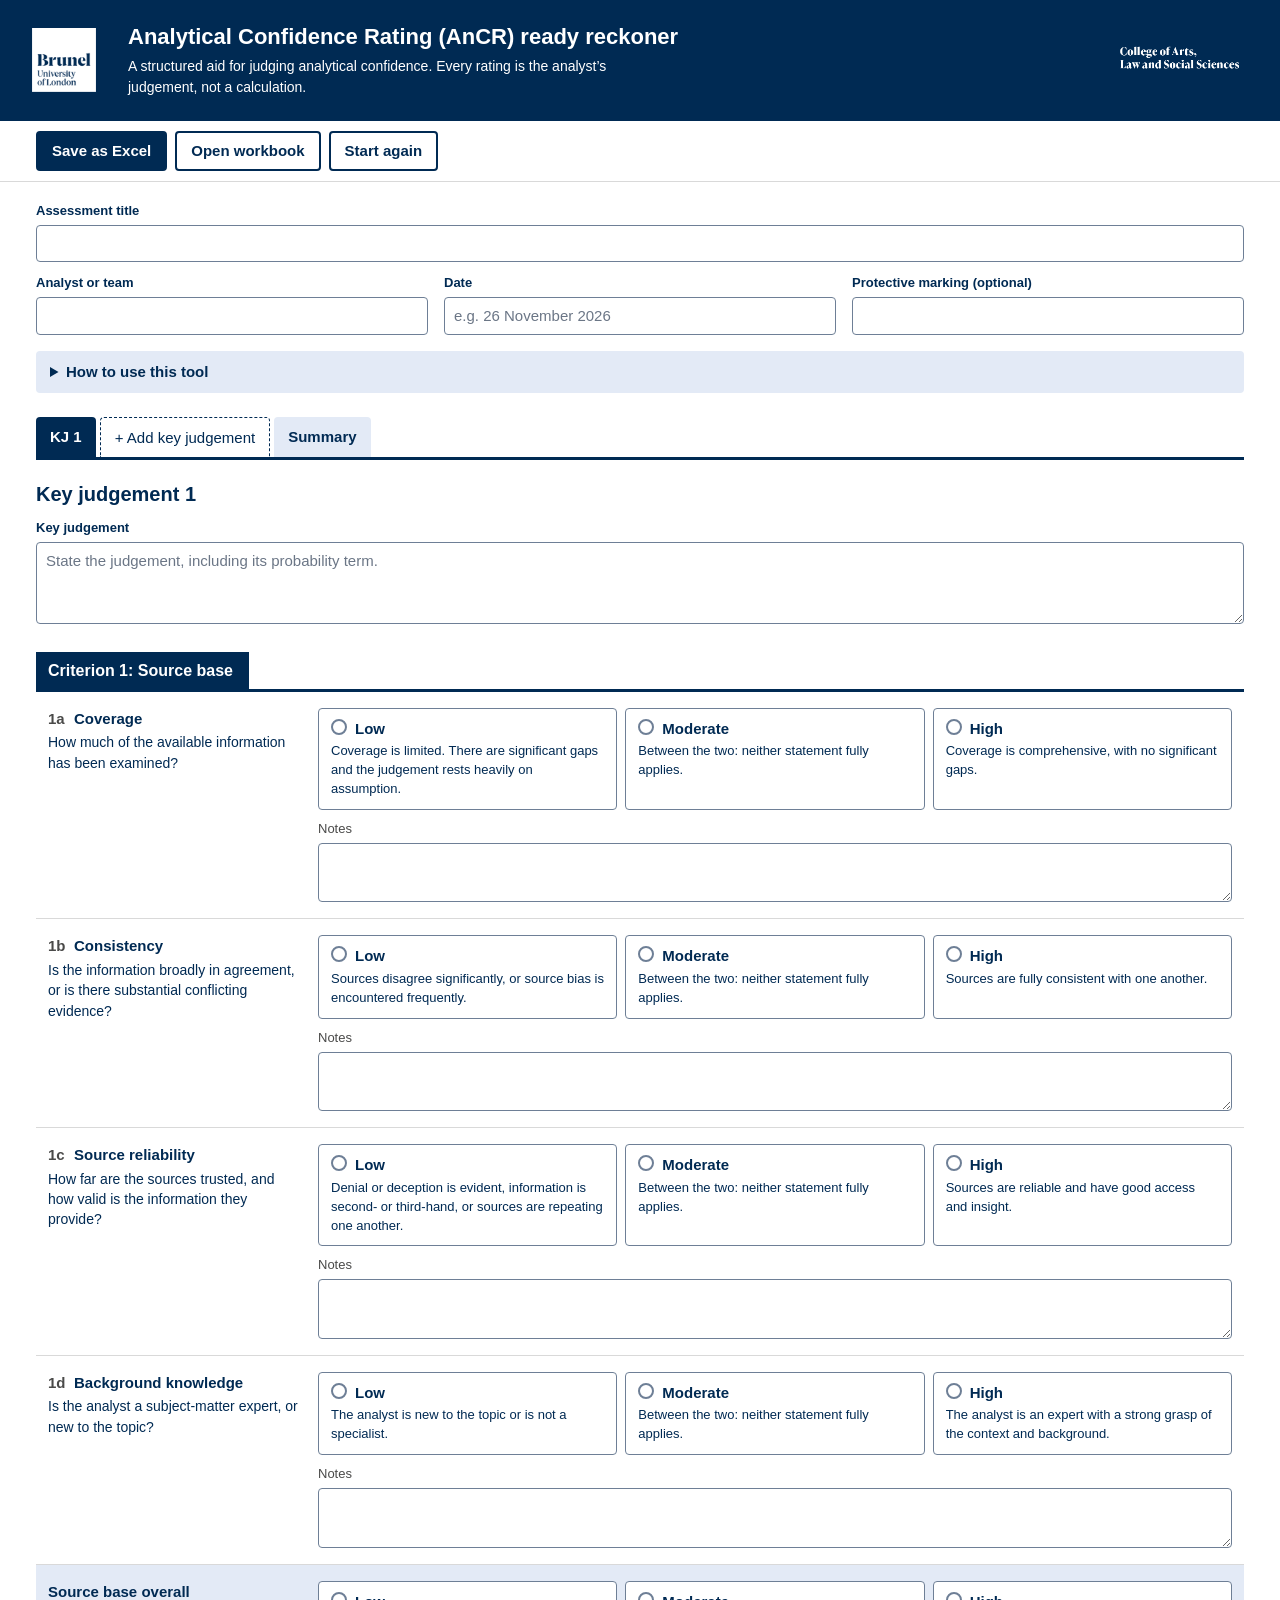
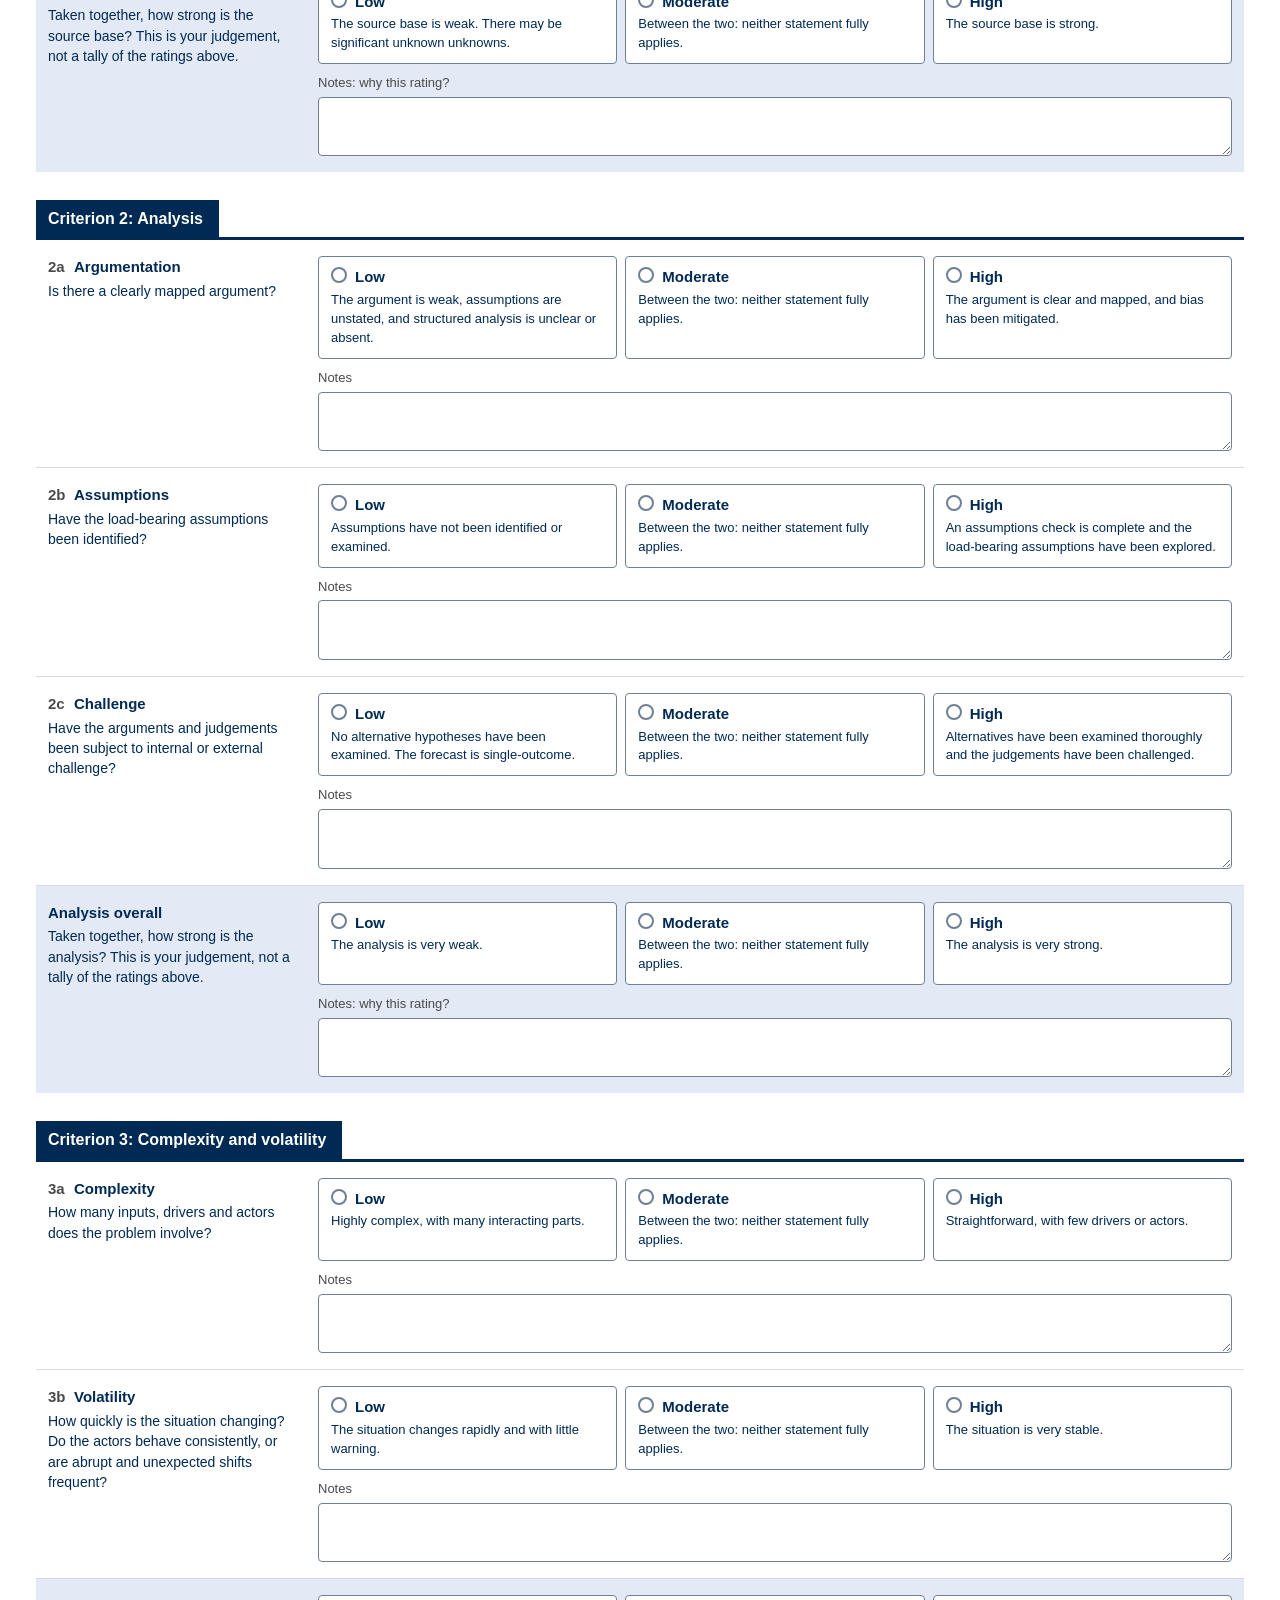
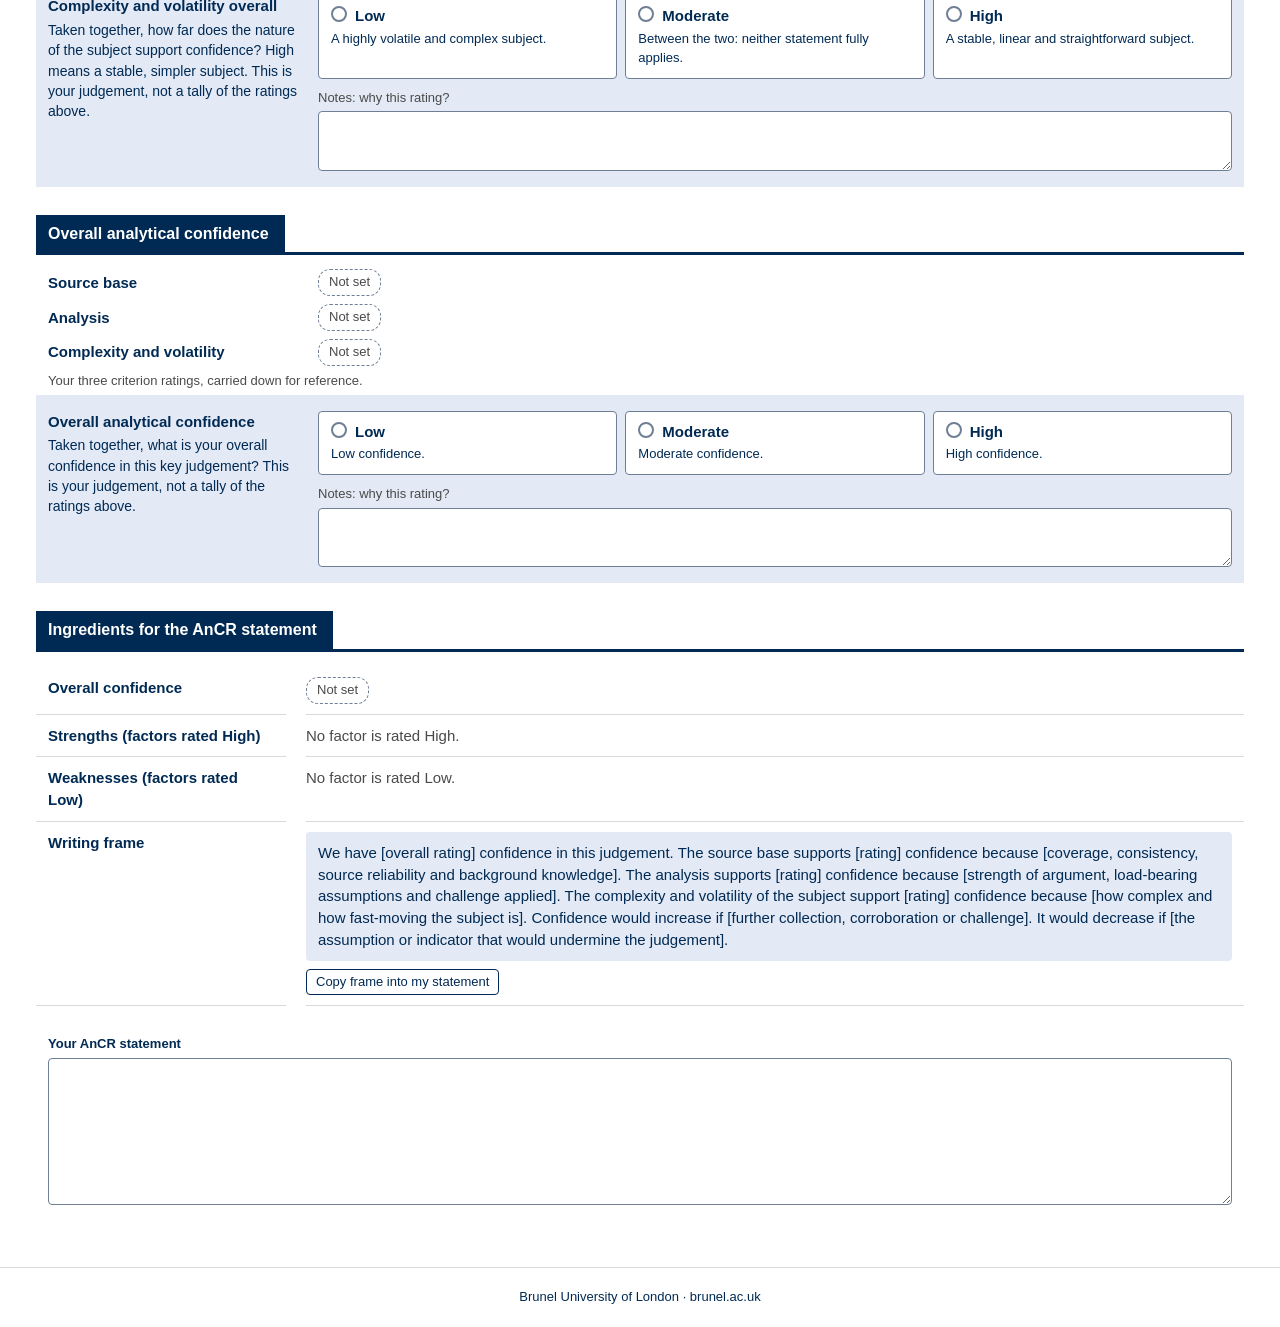
==== commit 04c3617d: "Replace 0-100 scale with Low / Moderate / High ratings" ====
--- a/ancr-ready-reckoner.html
+++ b/ancr-ready-reckoner.html
@@ -15,7 +15,6 @@
   --rule: #D9D9D9;
   --track: #DDE2EA;
   --field: #6E7F96;
-  --thumb: 24px;
 }
 * { box-sizing: border-box; }
 [hidden] { display: none !important; }
@@ -107,62 +106,42 @@
 .card > h3 { display: inline-block; background: var(--navy); color: #fff; font-size: 16px; padding: 7px 16px 7px 12px; }
 .card > .card-body { border-top: 3px solid var(--navy); }
 
-.row { display: grid; grid-template-columns: 250px minmax(0, 1fr) 96px; gap: 8px 20px; padding: 16px 12px; border-bottom: 1px solid var(--rule); }
+.row { display: grid; grid-template-columns: 250px minmax(0, 1fr); gap: 10px 20px; padding: 16px 12px; border-bottom: 1px solid var(--rule); }
 .row.roll { background: var(--pale); border-bottom: 0; }
-.row-head { min-width: 0; }
+.row-head { min-width: 0; grid-row: span 2; }
 .row-head .ref { display: inline-block; min-width: 26px; font-weight: bold; color: var(--charcoal); }
 .row-head strong { font-size: 15px; }
 .row-head .prompt { margin-top: 3px; font-size: 14px; }
-.scale { display: grid; grid-template-columns: minmax(0, 1fr) minmax(240px, 1.5fr) minmax(0, 1fr); gap: 4px 14px; align-items: start; min-width: 0; }
-.anchor { font-size: 13px; color: var(--navy); padding-top: 2px; }
-.anchor.high { text-align: right; }
-.anchor b { display: block; font-size: 11px; letter-spacing: .05em; text-transform: uppercase; color: var(--charcoal); }
-.readout { text-align: center; }
-.readout output { display: block; font-size: 24px; font-weight: bold; line-height: 1.1; font-variant-numeric: tabular-nums; }
-.readout output.unset { font-size: 13px; font-weight: normal; color: var(--charcoal); padding: 6px 0; }
-.readout .chip { margin-top: 6px; }
-.readout .btn { margin-top: 8px; }
-.notes { grid-column: 2 / -1; display: block; min-width: 0; }
+.row-head .clear { margin-top: 10px; }
+.notes { display: block; min-width: 0; }
 .notes > span { font-weight: normal; color: var(--charcoal); }
 
-/* slider */
-.slider { min-width: 0; }
-.zones { display: flex; margin: 0 calc(var(--thumb) / 2) 2px; font-size: 11px; font-weight: bold; text-align: center; }
-.zones span { border-bottom: 4px solid var(--navy); padding-bottom: 1px; }
-.zones span:nth-child(1) { width: 35%; border-color: #AFC3E0; }
-.zones span:nth-child(2) { width: 30%; border-color: var(--sky); border-left: 2px solid #fff; border-right: 2px solid #fff; }
-.zones span:nth-child(3) { width: 35%; }
-input[type=range] {
-  -webkit-appearance: none; appearance: none; display: block; width: 100%; height: 30px; margin: 0; padding: 0;
-  background: transparent; cursor: pointer; --v: 50; --fill: var(--blue); --rest: var(--track);
+/* the three-way choice */
+.opts { display: grid; grid-template-columns: repeat(3, minmax(0, 1fr)); gap: 8px; min-width: 0; }
+.opt {
+  position: relative; display: block; cursor: pointer; background: #fff; color: var(--navy);
+  border: 1px solid var(--field); border-radius: 4px; padding: 9px 12px 10px;
 }
-input[type=range].unset { --fill: var(--track); }
-input[type=range]::-webkit-slider-runnable-track {
-  height: 12px; border-radius: 6px;
-  background: linear-gradient(to right, var(--fill) 0, var(--fill) calc(var(--thumb) / 2 + (100% - var(--thumb)) * var(--v) / 100), var(--rest) 0);
+.opt input { position: absolute; opacity: 0; width: 1px; height: 1px; margin: 0; }
+.opt-name { display: block; font-weight: bold; font-size: 15px; }
+.opt-name::before {
+  content: ""; display: inline-block; width: 12px; height: 12px; margin-right: 8px; border-radius: 50%;
+  border: 2px solid var(--field); background: #fff; vertical-align: -1px;
 }
-input[type=range]::-webkit-slider-thumb {
-  -webkit-appearance: none; appearance: none; width: var(--thumb); height: var(--thumb); margin-top: -6px;
-  border-radius: 50%; background: var(--navy); border: 3px solid #fff; box-shadow: 0 0 0 1px var(--navy);
-}
-input[type=range].unset::-webkit-slider-thumb { background: #fff; border: 2px dashed var(--field); box-shadow: none; }
-input[type=range]::-moz-range-track { height: 12px; border-radius: 6px; background: var(--rest); }
-input[type=range]::-moz-range-progress { height: 12px; border-radius: 6px; background: var(--fill); }
-input[type=range]::-moz-range-thumb {
-  width: 18px; height: 18px; border-radius: 50%; background: var(--navy); border: 3px solid #fff; box-shadow: 0 0 0 1px var(--navy);
-}
-input[type=range].unset::-moz-range-thumb { background: #fff; border: 2px dashed var(--field); box-shadow: none; }
-.ticks { display: flex; justify-content: space-between; font-size: 11px; color: var(--charcoal); font-variant-numeric: tabular-nums; }
-.ticks span { width: var(--thumb); text-align: center; }
+.opt-desc { display: block; margin-top: 3px; font-size: 13px; }
+.opt:hover { border-color: var(--navy); }
+.opt:focus-within { outline: 3px solid var(--sky); outline-offset: 2px; }
+.opt.selected { border-color: var(--navy); box-shadow: inset 0 0 0 1px var(--navy); }
+.opt.selected .opt-name::before { border-color: var(--navy); background: var(--navy); box-shadow: inset 0 0 0 2px #fff; }
+.opt.low.selected { background: var(--pale); }
+.row.roll .opt.low.selected { background: #fff; box-shadow: inset 0 0 0 2px var(--navy); }
+.opt.moderate.selected { background: var(--sky); }
+.opt.high.selected { background: var(--navy); color: #fff; }
+.opt.high.selected .opt-name::before { border-color: #fff; background: #fff; box-shadow: inset 0 0 0 2px var(--navy); }
 
 /* overall block */
-.mirrors { padding: 14px 12px 6px; display: grid; grid-template-columns: 250px minmax(0, 1fr) 96px; gap: 10px 20px; align-items: center; }
+.mirrors { padding: 14px 12px 6px; display: grid; grid-template-columns: 250px minmax(0, 1fr); gap: 8px 20px; align-items: center; }
 .mirrors .m-name { font-weight: bold; }
-.mirrors .scale { align-items: center; }
-.mini { position: relative; height: 10px; border-radius: 5px; background: var(--track); margin: 6px calc(var(--thumb) / 2); }
-.mini i { position: absolute; top: -4px; width: 18px; height: 18px; margin-left: -9px; border-radius: 50%; background: var(--navy); border: 2px solid #fff; box-shadow: 0 0 0 1px var(--navy); }
-.mini.unset i { display: none; }
-.mirrors .m-chip { text-align: center; }
 .mirrors-note { padding: 0 12px 4px; font-size: 13px; color: var(--charcoal); }
 
 /* ingredients */
@@ -192,12 +171,9 @@
   .bar { gap: 20px; padding: 20px 16px; }
   .bar-calss { display: none; }
   .details { grid-template-columns: 1fr; }
-  .row, .mirrors { grid-template-columns: minmax(0, 1fr) 96px; }
-  .row-head { grid-column: 1 / -1; }
-  .notes { grid-column: 1 / -1; }
-  .mirrors .m-name { grid-column: 1 / -1; margin-bottom: -4px; }
-  .scale { grid-template-columns: minmax(0, 1fr) minmax(0, 1fr); }
-  .scale .slider, .scale .mini { grid-column: 1 / -1; grid-row: 1; }
+  .row { grid-template-columns: minmax(0, 1fr); }
+  .row-head { grid-row: auto; }
+  .mirrors { grid-template-columns: minmax(0, 1fr) auto; }
   .ing { grid-template-columns: 1fr; }
   .ing dt { border-bottom: 0; padding-bottom: 0; }
   .ing dd { padding-left: 12px; }
@@ -207,9 +183,7 @@
   .bar-logo { width: 52px; height: 52px; }
   .bar-title h1 { font-size: 18px; }
   .bar-title p { display: none; }
-  .row, .mirrors { grid-template-columns: minmax(0, 1fr); }
-  .readout { display: flex; align-items: center; gap: 10px; text-align: left; }
-  .readout .chip, .readout .btn { margin-top: 0; }
+  .opts { grid-template-columns: minmax(0, 1fr); }
   .status { margin-left: 0; width: 100%; text-align: left; }
 }
 @media print {
@@ -255,8 +229,8 @@
     <summary>How to use this tool</summary>
     <ol>
       <li>Enter each key judgement on its own tab. You can add up to ten.</li>
-      <li>For each factor, move the slider between the two anchor statements. It moves in steps of 10 from 0 to 100. Record your reasoning in the notes.</li>
-      <li>Set the overall slider for each criterion, and the overall confidence, yourself. They are judgements, not averages. A score of 0 to 30 reads as Low, 40 to 60 as Moderate and 70 to 100 as High.</li>
+      <li>For each factor, decide whether it is Low, Moderate or High. The statements on the Low and High options describe what each looks like. Record your reasoning in the notes.</li>
+      <li>Then rate each criterion as a whole, and your overall confidence. These are your judgements, not a tally of the ratings above. A rating always describes support for confidence, so High is always the favourable end.</li>
       <li>Use the ingredients and the writing frame at the foot of each tab to write the AnCR statement.</li>
       <li>Choose <strong>Save as Excel</strong> to keep a workbook on your own drive. <strong>Open workbook</strong> reloads one, including after it has been edited in Excel.</li>
     </ol>
@@ -279,7 +253,8 @@
   'use strict';
 
   var MAX_KJ = 10;
-  var STEPS = [0, 10, 20, 30, 40, 50, 60, 70, 80, 90, 100];
+  var LEVELS = ['Low', 'Moderate', 'High'];
+  var MODERATE_DESC = 'Between the two: neither statement fully applies.';
 
   var TITLE = 'Analytical Confidence Rating (AnCR) ready reckoner';
   var SUBTITLE = 'A structured aid for judging analytical confidence. Every rating is the analyst’s judgement, not a calculation.';
@@ -307,7 +282,7 @@
       ],
       rollup: {
         name: 'Source base overall',
-        prompt: 'Taken together, how strong is the source base? Set this yourself; it is not an average.',
+        prompt: 'Taken together, how strong is the source base? This is your judgement, not a tally of the ratings above.',
         low: 'The source base is weak. There may be significant unknown unknowns.',
         high: 'The source base is strong.'
       },
@@ -332,7 +307,7 @@
       ],
       rollup: {
         name: 'Analysis overall',
-        prompt: 'Taken together, how strong is the analysis? Set this yourself; it is not an average.',
+        prompt: 'Taken together, how strong is the analysis? This is your judgement, not a tally of the ratings above.',
         low: 'The analysis is very weak.',
         high: 'The analysis is very strong.'
       },
@@ -353,7 +328,7 @@
       ],
       rollup: {
         name: 'Complexity and volatility overall',
-        prompt: 'Taken together, how far does the nature of the subject support confidence? A higher score means a more stable, simpler subject. Set this yourself; it is not an average.',
+        prompt: 'Taken together, how far does the nature of the subject support confidence? High means a stable, simpler subject. This is your judgement, not a tally of the ratings above.',
         low: 'A highly volatile and complex subject.',
         high: 'A stable, linear and straightforward subject.'
       },
@@ -365,21 +340,21 @@
   var OVERALL = {
     id: 'overall',
     name: 'Overall analytical confidence',
-    prompt: 'Taken together, what is your overall confidence in this key judgement? Set this yourself; it is not an average.',
+    prompt: 'Taken together, what is your overall confidence in this key judgement? This is your judgement, not a tally of the ratings above.',
     low: 'Low confidence.',
+    mid: 'Moderate confidence.',
     high: 'High confidence.'
   };
 
   var HOW_TO = 'How to use this workbook. ' +
     '1. Enter each key judgement on its own sheet (KJ 1 to KJ ' + MAX_KJ + '). Leave unused sheets blank. ' +
-    '2. For each factor, choose a score from the list (0 to 100 in steps of 10) between the two anchor statements, and record your reasoning in the notes. ' +
-    '3. Set the overall score for each criterion, and the overall confidence, yourself. They are judgements, not averages. ' +
-    'A score of 0 to 30 reads as Low, 40 to 60 as Moderate and 70 to 100 as High. ' +
+    '2. For each factor, decide whether it is Low, Moderate or High and choose that rating from the list. The two statements beside it describe what Low and High look like. Record your reasoning in the notes. ' +
+    '3. Then rate each criterion as a whole, and your overall confidence. These are your judgements, not a tally of the ratings above. ' +
     '4. Use the ingredients and the writing frame at the foot of each sheet to write the AnCR statement. ' +
     'Cells outlined in blue are for you to complete. The rest of each sheet is protected, without a password, to keep the layout intact (Review > Unprotect Sheet).';
 
-  var KJ_HOW_TO = 'Choose each score from the list: 0 to 100 in steps of 10, where 0 matches the lower anchor and 100 the upper anchor. ' +
-    'Overall scores are your judgement, not an average: 0 to 30 is Low, 40 to 60 is Moderate, 70 to 100 is High. Cells outlined in blue are for you to complete.';
+  var KJ_HOW_TO = 'Choose Low, Moderate or High for every row from the list in the Rating column. The statements either side describe what Low and High look like. ' +
+    'A rating always describes support for confidence, so High is always the favourable end. Cells outlined in blue are for you to complete.';
 
   /* Every scored item, in sheet order. */
   var FACTORS = [];
@@ -390,18 +365,19 @@
   });
   KEYS.push('overall');
 
-  function band(v) {
-    if (v === null || v === undefined || v === '') return '';
-    return v <= 30 ? 'Low' : (v <= 60 ? 'Moderate' : 'High');
-  }
-
+  /* A rating is 'Low', 'Moderate' or 'High', or null when no decision has been made.
+   * Numbers are accepted from the earlier 0 to 100 version of the tool. */
   function normScore(v) {
     if (v === null || v === undefined || v === '') return null;
-    var n = Number(v);
-    if (!isFinite(n)) return null;
-    n = Math.round(n / 10) * 10;
-    return Math.max(0, Math.min(100, n));
-  }
+    if (typeof v === 'number') return isFinite(v) ? (v <= 30 ? 'Low' : (v <= 60 ? 'Moderate' : 'High')) : null;
+    var t = String(v).trim().toLowerCase();
+    if (t === 'low') return 'Low';
+    if (t === 'moderate' || t === 'medium' || t === 'med') return 'Moderate';
+    if (t === 'high') return 'High';
+    if (/^\d+$/.test(t)) return normScore(Number(t));
+    return null;
+  }
+  function band(v) { return normScore(v) || ''; }
 
   function emptyKJ() {
     var kj = { statement: '', scores: {}, notes: {}, ancr: '' };
@@ -451,20 +427,14 @@
     return s;
   }
 
-  /* Factors sharing the highest (or lowest) score, e.g. "Coverage (80); Challenge (80)". */
-  function extremes(kj, pickMax) {
-    var vals = [];
-    FACTORS.forEach(function (f) { if (kj.scores[f.id] !== null) vals.push(kj.scores[f.id]); });
-    if (!vals.length) return '';
-    var target = pickMax ? Math.max.apply(null, vals) : Math.min.apply(null, vals);
+  /* Names of the factors given a particular rating, e.g. "Coverage; Challenge". */
+  function rated(kj, level) {
     var out = [];
-    FACTORS.forEach(function (f) {
-      if (kj.scores[f.id] === target) out.push(f.name + ' (' + target + ')');
-    });
+    FACTORS.forEach(function (f) { if (kj.scores[f.id] === level) out.push(f.name); });
     return out.join('; ');
   }
-  function strongest(kj) { return extremes(kj, true); }
-  function weakest(kj) { return extremes(kj, false); }
+  function strongest(kj) { return rated(kj, 'High'); }
+  function weakest(kj) { return rated(kj, 'Low'); }
 
   var FRAME_TAIL = 'Confidence would increase if [further collection, corroboration or challenge]. ' +
     'It would decrease if [the assumption or indicator that would undermine the judgement].';
@@ -480,7 +450,7 @@
   }
 
   return {
-    MAX_KJ: MAX_KJ, STEPS: STEPS, TITLE: TITLE, SUBTITLE: SUBTITLE,
+    MAX_KJ: MAX_KJ, LEVELS: LEVELS, MODERATE_DESC: MODERATE_DESC, TITLE: TITLE, SUBTITLE: SUBTITLE,
     CRITERIA: CRITERIA, OVERALL: OVERALL, FACTORS: FACTORS, KEYS: KEYS,
     HOW_TO: HOW_TO, KJ_HOW_TO: KJ_HOW_TO, FRAME_TAIL: FRAME_TAIL,
     band: band, normScore: normScore, emptyKJ: emptyKJ, emptyState: emptyState,
@@ -746,15 +716,15 @@
  * buildWorkbook(state) returns the .xlsx bytes; with an empty state it is the
  * blank template. readWorkbook(bytes) recovers the state from a workbook that
  * was produced here, including after it has been edited and re-saved in Excel.
- * The workbook uses no macros and no ActiveX: scores are list dropdowns and the
- * "slider" is drawn with conditional formatting. */
+ * The workbook uses no macros and no ActiveX: each rating is chosen from a list
+ * and the choice is highlighted with conditional formatting. */
 (function (A) {
   'use strict';
 
   /* ---------- layout ---------- */
-  var COL = { ref: 1, factor: 2, low: 3, score: 4, track0: 5, high: 16, band: 17, notes: 18 };
-  var LAST_COL = 18;
-  var KJ_WIDTHS = [6, 34, 30, 8, 3.4, 3.4, 3.4, 3.4, 3.4, 3.4, 3.4, 3.4, 3.4, 3.4, 3.4, 30, 12, 50];
+  var COL = { ref: 1, factor: 2, low: 3, score: 4, ind0: 5, high: 8, notes: 9 };
+  var LAST_COL = 9;
+  var KJ_WIDTHS = [6, 36, 34, 13, 11, 11, 11, 34, 56];
   var SUM_WIDTHS = [26, 58, 14, 14, 16, 16, 70];
   var ROW = {
     banner: 1, title: 2, statement: 3, howto: 4, head: 5,
@@ -784,7 +754,7 @@
     mirror: 17, frame: 18, sumCell: 19, kjTag: 20, howto: 21, inputDate: 22, rollBlank: 23, sumText: 24
   };
   var NAVY = 'FF002A53', WHITE = 'FFFFFFFF', PALE = 'FFE3EAF6', SKY = 'FF51C1E1', LINK = 'FF0089CF',
-      GREY = 'FFD9D9D9', TRACK = 'FFEDEFF2', CHARCOAL = 'FF4A4A49';
+      GREY = 'FFD9D9D9', TRACK = 'FFEDEFF2', CHARCOAL = 'FF4A4A49', MUTED = 'FF7C8798';
 
   function stylesXml() {
     function font(sz, color, bold) {
@@ -809,7 +779,8 @@
       font(11, NAVY, true),       // 5
       font(12, NAVY, true),       // 6
       font(9, CHARCOAL, false),   // 7
-      font(11, WHITE, true)       // 8
+      font(11, WHITE, true),      // 8
+      font(8, MUTED, false)       // 9
     ];
     var fills = [
       '<fill><patternFill patternType="none"/></fill>',
@@ -845,13 +816,13 @@
       xf(8, 2, 0, null, 'center', false),         // 8 criterion heading
       xf(1, 0, 1, 'center', 'top', false),        // 9 ref
       xf(0, 0, 1, null, 'top', true),             // 10 text
-      xf(6, 5, 2, 'center', 'center', false, true), // 11 score
-      xf(0, 4, 3, null, 'center', false),         // 12 track
+      xf(5, 5, 2, 'center', 'center', false, true), // 11 rating
+      xf(9, 4, 3, 'center', 'center', false),     // 12 indicator
       xf(0, 4, 4, null, 'center', false),         // 13 track zone start
       xf(1, 0, 1, 'center', 'center', false),     // 14 band
       xf(0, 3, 1, null, 'top', true),             // 15 roll-up text
       xf(1, 3, 1, 'center', 'top', false),        // 16 roll-up ref
-      xf(6, 0, 1, 'center', 'center', false),     // 17 mirrored score
+      xf(5, 0, 1, 'center', 'center', false),     // 17 carried-down rating
       xf(0, 3, 1, null, 'top', true),             // 18 frame
       xf(0, 0, 1, 'center', 'top', true),         // 19 summary cell
       xf(5, 0, 0, 'right', 'center', false),      // 20 KJ tag
@@ -860,16 +831,16 @@
       xf(0, 3, 1, null, 'top', false),            // 23 roll-up blank
       xf(0, 0, 1, null, 'top', true)              // 24 summary text
     ];
-    function dxf(fillRgb, fontRgb, bold) {
-      return '<dxf>' + (fontRgb ? '<font>' + (bold ? '<b/>' : '') + '<color rgb="' + fontRgb + '"/></font>' : '') +
-        '<fill><patternFill><bgColor rgb="' + fillRgb + '"/></patternFill></fill></dxf>';
+    function dxf(fillRgb, fontRgb, outlined) {
+      return '<dxf><font><b/><color rgb="' + fontRgb + '"/></font>' +
+        '<fill><patternFill><bgColor rgb="' + fillRgb + '"/></patternFill></fill>' +
+        (outlined ? '<border><left style="thin"><color rgb="' + NAVY + '"/></left><right style="thin"><color rgb="' + NAVY + '"/></right>' +
+          '<top style="thin"><color rgb="' + NAVY + '"/></top><bottom style="thin"><color rgb="' + NAVY + '"/></bottom></border>' : '') + '</dxf>';
     }
     var dxfs = [
-      dxf(NAVY, null),           // 0 slider position
-      dxf(SKY, null),            // 1 filled part of the track
-      dxf(NAVY, WHITE, true),    // 2 High
-      dxf(SKY, NAVY, true),      // 3 Moderate
-      dxf(PALE, NAVY, true)      // 4 Low
+      dxf(NAVY, WHITE, false),   // 0 High
+      dxf(SKY, NAVY, true),      // 1 Moderate
+      dxf(PALE, NAVY, true)      // 2 Low
     ];
     return '<?xml version="1.0" encoding="UTF-8" standalone="yes"?>' +
       '<styleSheet xmlns="http://schemas.openxmlformats.org/spreadsheetml/2006/main">' +
@@ -963,27 +934,19 @@
   function spanWidth(widths, c1, c2) { var w = 0; for (var c = c1; c <= c2; c++) w += widths[c - 1]; return w; }
 
   /* ---------- formulas ---------- */
-  var STEP_LIST = '"' + A.STEPS.join(',') + '"';
-  function bandF(cell) {
-    return 'IF(' + cell + '="","",IF(' + cell + '<=30,"Low",IF(' + cell + '<=60,"Moderate","High")))';
-  }
-  var FACTOR_RANGE = (function () {
-    return A.CRITERIA.map(function (c) {
-      return ref(COL.score, KEY_ROW[c.factors[0].id]) + ':' + ref(COL.score, KEY_ROW[c.factors[c.factors.length - 1].id]);
-    }).join(',');
-  })();
-  function extremesF(fn) {
+  var LEVEL_LIST = '"' + A.LEVELS.join(',') + '"';
+  function blankF(cell) { return 'IF(' + cell + '="","",' + cell + ')'; }
+  function ratedF(level) {
     var parts = A.FACTORS.map(function (f) {
-      var cell = ref(COL.score, KEY_ROW[f.id]);
-      return 'IF(AND(' + cell + '<>"",' + cell + '=' + fn + '(' + FACTOR_RANGE + ')),"' + f.name + ' ("&' + cell + '&"); ","")';
+      return 'IF(' + ref(COL.score, KEY_ROW[f.id]) + '="' + level + '","' + f.name + '; ","")';
     }).join('&');
-    return 'IF(COUNT(' + FACTOR_RANGE + ')=0,"",LEFT(' + parts + ',LEN(' + parts + ')-2))';
+    return 'IF(LEN(' + parts + ')=0,"",LEFT(' + parts + ',LEN(' + parts + ')-2))';
   }
   function frameF() {
-    var bandCell = function (key) { return ref(COL.band, KEY_ROW[key]); };
-    var f = '"We have "&IF(' + bandCell('overall') + '="","[overall rating]",UPPER(' + bandCell('overall') + '))&" confidence in this judgement. "';
+    var cell = function (key) { return ref(COL.score, KEY_ROW[key]); };
+    var f = '"We have "&IF(' + cell('overall') + '="","[overall rating]",UPPER(' + cell('overall') + '))&" confidence in this judgement. "';
     A.CRITERIA.forEach(function (c) {
-      f += '&"' + c.frameSubject + '"&IF(' + bandCell(c.id) + '="","[rating]",UPPER(' + bandCell(c.id) + '))&" confidence because ' + c.frameHint + '. "';
+      f += '&"' + c.frameSubject + '"&IF(' + cell(c.id) + '="","[rating]",UPPER(' + cell(c.id) + '))&" confidence because ' + c.frameHint + '. "';
     });
     return f + '&"' + A.FRAME_TAIL + '"';
   }
@@ -1019,7 +982,7 @@
     function rule(text, dxf, pr) {
       return '<cfRule type="cellIs" dxfId="' + dxf + '" priority="' + pr + '" operator="equal"><formula>"' + text + '"</formula></cfRule>';
     }
-    return '<conditionalFormatting sqref="' + sqref + '">' + rule('High', 2, p) + rule('Moderate', 3, p + 1) + rule('Low', 4, p + 2) + '</conditionalFormatting>';
+    return '<conditionalFormatting sqref="' + sqref + '">' + rule('High', 0, p) + rule('Moderate', 1, p + 1) + rule('Low', 2, p + 2) + '</conditionalFormatting>';
   }
 
   function kjSheet(n, kj, isActive) {
@@ -1029,7 +992,7 @@
     sh.merge(1, ROW.banner, LAST_COL, ROW.banner, S.banner, { f: bannerF, v: kj.__marking });
     sh.heights[ROW.banner] = 20;
     sh.merge(1, ROW.title, COL.high, ROW.title, S.title, A.TITLE);
-    sh.merge(COL.band, ROW.title, LAST_COL, ROW.title, S.kjTag, 'Key judgement ' + n);
+    sh.set(LAST_COL, ROW.title, S.kjTag, 'Key judgement ' + n);
     sh.heights[ROW.title] = 28;
     sh.merge(1, ROW.statement, 2, ROW.statement, S.label, 'Key judgement ' + n);
     sh.merge(3, ROW.statement, LAST_COL, ROW.statement, S.input, clip(kj.statement));
@@ -1040,16 +1003,15 @@
     // column headings
     sh.set(COL.ref, ROW.head, S.head, 'Ref');
     sh.set(COL.factor, ROW.head, S.head, 'Factor');
-    sh.set(COL.low, ROW.head, S.head, 'Lower anchor (0)');
-    sh.set(COL.score, ROW.head, S.head, 'Score');
-    A.STEPS.forEach(function (v, i) { sh.set(COL.track0 + i, ROW.head, S.headScale, v); });
-    sh.set(COL.high, ROW.head, S.head, 'Upper anchor (100)');
-    sh.set(COL.band, ROW.head, S.head, 'Rating');
-    sh.set(COL.notes, ROW.head, S.head, 'Analyst’s notes');
+    sh.set(COL.low, ROW.head, S.head, 'Low looks like');
+    sh.set(COL.score, ROW.head, S.head, 'Rating');
+    sh.merge(COL.ind0, ROW.head, COL.ind0 + 2, ROW.head, S.head, 'Your choice');
+    sh.set(COL.high, ROW.head, S.head, 'High looks like');
+    sh.set(COL.notes, ROW.head, S.head, 'Analyst\u2019s notes');
     sh.heights[ROW.head] = 24;
 
-    function track(row, zoned) {
-      for (var i = 0; i < 11; i++) sh.set(COL.track0 + i, row, (zoned && (i === 4 || i === 7)) ? S.trackZone : S.track, null);
+    function indicator(row) {
+      A.LEVELS.forEach(function (level, i) { sh.set(COL.ind0 + i, row, S.track, level); });
     }
     function scoreRow(row, key, item, label, isRoll) {
       var note = clip(kj.notes[key]);
@@ -1057,12 +1019,10 @@
       sh.set(COL.factor, row, isRoll ? S.rollText : S.text, { rich: [[true, item.name + '\n'], [false, item.prompt]] });
       sh.set(COL.low, row, isRoll ? S.rollText : S.text, item.low);
       sh.set(COL.score, row, S.score, kj.scores[key]);
-      track(row, isRoll);
+      indicator(row);
       sh.set(COL.high, row, isRoll ? S.rollText : S.text, item.high);
-      if (isRoll) sh.set(COL.band, row, S.band, { f: bandF(ref(COL.score, row)), v: A.band(kj.scores[key]) });
-      else sh.set(COL.band, row, S.text, null);
       sh.set(COL.notes, row, S.input, note);
-      var n1 = Math.max(lines(item.name, W[1]) + lines(item.prompt, W[1]), lines(item.low, W[2]), lines(item.high, W[15]), lines(note, W[17]));
+      var n1 = Math.max(lines(item.name, W[1]) + lines(item.prompt, W[1]), lines(item.low, W[2]), lines(item.high, W[7]), lines(note, W[8]));
       sh.heights[row] = height(n1, 44);
     }
 
@@ -1079,13 +1039,11 @@
     sh.heights[ROW.overallHead] = 22;
     A.CRITERIA.forEach(function (crit, i) {
       r = ROW.mirror0 + i;
-      var src = ref(COL.score, KEY_ROW[crit.id]);
       sh.set(COL.ref, r, S.ref, String(crit.num));
       sh.merge(COL.factor, r, COL.low, r, S.text, crit.name + ' (carried down from above)');
-      sh.set(COL.score, r, S.mirror, { f: 'IF(' + src + '="","",' + src + ')', v: kj.scores[crit.id] === null ? '' : kj.scores[crit.id] });
-      track(r, true);
+      sh.set(COL.score, r, S.mirror, { f: blankF(ref(COL.score, KEY_ROW[crit.id])), v: kj.scores[crit.id] || '' });
+      indicator(r);
       sh.set(COL.high, r, S.text, null);
-      sh.set(COL.band, r, S.band, { f: bandF(ref(COL.score, r)), v: A.band(kj.scores[crit.id]) });
       sh.set(COL.notes, r, S.text, null);
       sh.heights[r] = 22;
     });
@@ -1100,28 +1058,28 @@
       sh.heights[row] = height(lines(text, spanWidth(W, 3, LAST_COL)), minH);
     }
     var ob = A.band(kj.scores.overall);
-    ing(ROW.ingOverall, 'Overall confidence', S.frame, { f: 'IF(' + ref(COL.band, ROW.overall) + '="","",' + ref(COL.band, ROW.overall) + ')', v: ob }, 18, ob);
-    ing(ROW.ingStrong, 'Strongest factors', S.frame, { f: extremesF('MAX'), v: A.strongest(kj) }, 18, '');
-    ing(ROW.ingWeak, 'Weakest factors', S.frame, { f: extremesF('MIN'), v: A.weakest(kj) }, 18, '');
+    ing(ROW.ingOverall, 'Overall confidence', S.frame, { f: blankF(ref(COL.score, ROW.overall)), v: ob }, 18, ob);
+    ing(ROW.ingStrong, 'Strengths (factors rated High)', S.frame, { f: ratedF('High'), v: A.strongest(kj) }, 18, '');
+    ing(ROW.ingWeak, 'Weaknesses (factors rated Low)', S.frame, { f: ratedF('Low'), v: A.weakest(kj) }, 18, '');
     ing(ROW.ingFrame, 'Writing frame', S.frame, { f: frameF(), v: A.frame(kj) }, 58, A.frame(kj));
     ing(ROW.ancr, 'Your AnCR statement', S.input, clip(kj.ancr), 90, kj.ancr);
     sh.merge(1, ROW.bannerEnd, LAST_COL, ROW.bannerEnd, S.banner, { f: bannerF, v: kj.__marking });
     sh.heights[ROW.bannerEnd] = 20;
 
-    // conditional formatting: slider track and rating colours
-    var t0 = colName(COL.track0), t1 = colName(COL.track0 + 10), sc = '$' + colName(COL.score);
-    var first = KEY_ROW['1a'];
-    var cf = '<conditionalFormatting sqref="' + t0 + first + ':' + t1 + ROW.overall + '">' +
-      '<cfRule type="expression" dxfId="0" priority="1" stopIfTrue="1"><formula>' + esc('AND(ISNUMBER(' + sc + first + '),(COLUMN()-' + COL.track0 + ')*10=' + sc + first + ')') + '</formula></cfRule>' +
-      '<cfRule type="expression" dxfId="1" priority="2"><formula>' + esc('AND(ISNUMBER(' + sc + first + '),(COLUMN()-' + COL.track0 + ')*10<' + sc + first + ')') + '</formula></cfRule>' +
-      '</conditionalFormatting>' +
-      bandCf(colName(COL.band) + first + ':' + colName(COL.band) + ROW.overall, 3);
+    // conditional formatting: highlight the chosen rating
+    var i0 = colName(COL.ind0), i2 = colName(COL.ind0 + 2), sc = '$' + colName(COL.score), first = KEY_ROW['1a'];
+    function pick(level, offset, dxfId, pr) {
+      return '<cfRule type="expression" dxfId="' + dxfId + '" priority="' + pr + '"><formula>' +
+        esc('AND(' + sc + first + '="' + level + '",COLUMN()=' + (COL.ind0 + offset) + ')') + '</formula></cfRule>';
+    }
+    var cf = '<conditionalFormatting sqref="' + i0 + first + ':' + i2 + ROW.overall + '">' +
+      pick('High', 2, 0, 1) + pick('Moderate', 1, 1, 2) + pick('Low', 0, 2, 3) + '</conditionalFormatting>';
 
     var scoreCells = A.KEYS.map(function (k) { return ref(COL.score, KEY_ROW[k]); }).join(' ');
     var dv = '<dataValidations count="1"><dataValidation type="list" allowBlank="1" showInputMessage="1" showErrorMessage="1" ' +
-      'errorTitle="Score" error="Choose a score from 0 to 100 in steps of 10, or leave the cell blank." ' +
-      'promptTitle="Score" prompt="0 matches the lower anchor, 100 the upper anchor. Steps of 10." sqref="' + scoreCells + '">' +
-      '<formula1>' + esc(STEP_LIST) + '</formula1></dataValidation></dataValidations>';
+      'errorTitle="Rating" error="Choose Low, Moderate or High from the list, or leave the cell blank." ' +
+      'promptTitle="Rating" prompt="Choose Low, Moderate or High." sqref="' + scoreCells + '">' +
+      '<formula1>' + esc(LEVEL_LIST) + '</formula1></dataValidation></dataValidations>';
 
     return sheetXml({ sheet: sh, widths: W, freezeRow: ROW.head, activeCell: 'D7', active: isActive, cf: cf, dv: dv });
   }
@@ -1158,8 +1116,8 @@
       sh.set(1, r, S.ref, 'KJ ' + i);
       sh.set(2, r, S.sumText, { f: 'IF(' + st + '="","",' + st + ')', v: clip(kj.statement) });
       ['c1', 'c2', 'c3', 'overall'].forEach(function (k, j) {
-        var cell = q + '$' + colName(COL.band) + '$' + KEY_ROW[k];
-        sh.set(3 + j, r, S.sumCell, { f: 'IF($B' + r + '="","",' + cell + ')', v: has ? A.band(kj.scores[k]) : '' });
+        var cell = q + '$' + colName(COL.score) + '$' + KEY_ROW[k];
+        sh.set(3 + j, r, S.sumCell, { f: 'IF(OR($B' + r + '="",' + cell + '=""),"",' + cell + ')', v: has ? A.band(kj.scores[k]) : '' });
       });
       sh.set(7, r, S.sumText, { f: 'IF($B' + r + '="","",IF(' + an + '="","",' + an + '))', v: has ? clip(kj.ancr) : '' });
       sh.heights[r] = height(Math.max(lines(kj.statement, W[1]), has ? lines(kj.ancr, W[6]) : 1), 30);
@@ -1307,8 +1265,7 @@
         kj.statement = asText(cells[ref(3, ROW.statement)]);
         kj.ancr = asText(cells[ref(3, ROW.ancr)]);
         A.KEYS.forEach(function (k) {
-          var v = cells[ref(COL.score, KEY_ROW[k])];
-          kj.scores[k] = (typeof v === 'number' || (typeof v === 'string' && /^\s*\d+\s*$/.test(v))) ? A.normScore(v) : null;
+          kj.scores[k] = A.normScore(cells[ref(COL.score, KEY_ROW[k])]);
           kj.notes[k] = asText(cells[ref(COL.notes, KEY_ROW[k])]);
         });
       }
@@ -1471,35 +1428,24 @@
   });
 
   /* ---------- key judgement panel ---------- */
-  function sliderRow(kj, key, item, refLabel, isRoll) {
-    var v = kj.scores[key], unset = v === null;
-    var range = h('input', {
-      type: 'range', min: '0', max: '100', step: '10', value: unset ? '50' : String(v),
-      class: unset ? 'unset' : null, 'data-score': key,
-      'aria-label': item.name + ' score, 0 to 100 in steps of 10'
-    });
-    range.style.setProperty('--v', unset ? 50 : v);
-    var slider = h('div', { class: 'slider' }, [
-      isRoll ? h('div', { class: 'zones', 'aria-hidden': 'true' }, [h('span', { text: 'Low' }), h('span', { text: 'Moderate' }), h('span', { text: 'High' })]) : null,
-      range,
-      h('div', { class: 'ticks', 'aria-hidden': 'true' }, A.STEPS.map(function (s) { return h('span', { text: String(s) }); }))
-    ]);
+  function ratingRow(kj, key, item, refLabel, isRoll) {
+    var v = kj.scores[key];
+    var opts = h('div', { class: 'opts', role: 'radiogroup', 'aria-label': item.name + ' rating' }, A.LEVELS.map(function (level) {
+      var desc = level === 'Low' ? item.low : (level === 'High' ? item.high : (item.mid || A.MODERATE_DESC));
+      var input = h('input', { type: 'radio', name: 'rate-' + key, value: level, 'data-score': key });
+      input.checked = v === level;
+      return h('label', { class: 'opt ' + level.toLowerCase() + (v === level ? ' selected' : '') }, [
+        input, h('span', { class: 'opt-name', text: level }), h('span', { class: 'opt-desc', text: desc })
+      ]);
+    }));
     return h('div', { class: 'row' + (isRoll ? ' roll' : ''), 'data-row': key }, [
       h('div', { class: 'row-head' }, [
         refLabel ? h('span', { class: 'ref', text: refLabel }) : null,
         h('strong', { text: item.name }),
-        h('p', { class: 'prompt', text: item.prompt })
+        h('p', { class: 'prompt', text: item.prompt }),
+        h('button', { type: 'button', class: 'btn small clear', 'data-clear': key, hidden: v === null, text: 'Clear rating', 'aria-label': 'Clear ' + item.name + ' rating' })
       ]),
-      h('div', { class: 'scale' }, [
-        h('p', { class: 'anchor low' }, [h('b', { text: 'At 0' }), item.low]),
-        slider,
-        h('p', { class: 'anchor high' }, [h('b', { text: 'At 100' }), item.high])
-      ]),
-      h('div', { class: 'readout' }, [
-        h('output', { class: unset ? 'unset' : null, 'data-out': key, text: unset ? 'Not set' : String(v) }),
-        isRoll ? (function () { var c = chip(A.band(v), 'js-band'); c.hidden = unset; return c; })() : null,
-        h('button', { type: 'button', class: 'btn small', 'data-clear': key, hidden: unset, text: 'Clear', 'aria-label': 'Clear ' + item.name + ' score' })
-      ]),
+      opts,
       h('label', { class: 'notes' }, [
         h('span', { text: isRoll ? 'Notes: why this rating?' : 'Notes' }),
         h('textarea', { rows: '2', maxlength: '8000', 'data-note': key, text: kj.notes[key] })
@@ -1520,15 +1466,14 @@
 
     A.CRITERIA.forEach(function (c) {
       var body = h('div', { class: 'card-body' });
-      c.factors.forEach(function (f) { body.appendChild(sliderRow(kj, f.id, f, f.id, false)); });
-      body.appendChild(sliderRow(kj, c.id, c.rollup, '', true));
+      c.factors.forEach(function (f) { body.appendChild(ratingRow(kj, f.id, f, f.id, false)); });
+      body.appendChild(ratingRow(kj, c.id, c.rollup, '', true));
       frag.appendChild(h('section', { class: 'card' }, [h('h3', { text: 'Criterion ' + c.num + ': ' + c.name }), body]));
     });
 
     var mirrors = h('div', { class: 'mirrors' });
     A.CRITERIA.forEach(function (c) {
       mirrors.appendChild(h('div', { class: 'm-name', text: c.name }));
-      mirrors.appendChild(h('div', { class: 'scale' }, [h('span'), h('div', { class: 'mini', 'data-mini': c.id }, [h('i')]), h('span')]));
       mirrors.appendChild(h('div', { class: 'm-chip', 'data-mchip': c.id }));
     });
     frag.appendChild(h('section', { class: 'card' }, [
@@ -1536,7 +1481,7 @@
       h('div', { class: 'card-body' }, [
         mirrors,
         h('p', { class: 'mirrors-note', text: 'Your three criterion ratings, carried down for reference.' }),
-        sliderRow(kj, 'overall', A.OVERALL, '', true)
+        ratingRow(kj, 'overall', A.OVERALL, '', true)
       ])
     ]));
 
@@ -1545,8 +1490,8 @@
       h('div', { class: 'card-body' }, [
         h('dl', { class: 'ing' }, [
           h('dt', { text: 'Overall confidence' }), h('dd', { 'data-ing': 'overall' }),
-          h('dt', { text: 'Strongest factors' }), h('dd', { 'data-ing': 'strong' }),
-          h('dt', { text: 'Weakest factors' }), h('dd', { 'data-ing': 'weak' }),
+          h('dt', { text: 'Strengths (factors rated High)' }), h('dd', { 'data-ing': 'strong' }),
+          h('dt', { text: 'Weaknesses (factors rated Low)' }), h('dd', { 'data-ing': 'weak' }),
           h('dt', { text: 'Writing frame' }), h('dd', null, [
             h('p', { class: 'frame', 'data-ing': 'frame' }),
             h('p', { class: 'frame-actions' }, [h('button', { type: 'button', class: 'btn small', id: 'btn-use-frame', text: 'Copy frame into my statement' })])
@@ -1570,9 +1515,6 @@
     var kj = state.kjs[active];
     A.CRITERIA.forEach(function (c) {
       var v = kj.scores[c.id];
-      var mini = panelEl.querySelector('[data-mini="' + c.id + '"]');
-      mini.className = 'mini' + (v === null ? ' unset' : '');
-      mini.firstChild.style.left = (v === null ? 50 : v) + '%';
       var holder = panelEl.querySelector('[data-mchip="' + c.id + '"]');
       holder.textContent = '';
       holder.appendChild(chip(A.band(v)));
@@ -1585,8 +1527,8 @@
     var ob = A.band(kj.scores.overall), dd = panelEl.querySelector('[data-ing="overall"]');
     dd.textContent = '';
     dd.appendChild(chip(ob));
-    put('strong', A.strongest(kj), 'Score the factors to see which are strongest.');
-    put('weak', A.weakest(kj), 'Score the factors to see which are weakest.');
+    put('strong', A.strongest(kj), 'No factor is rated High.');
+    put('weak', A.weakest(kj), 'No factor is rated Low.');
     put('frame', A.frame(kj), '');
   }
 
@@ -1594,21 +1536,12 @@
     var kj = state.kjs[active];
     kj.scores[key] = v;
     var row = panelEl.querySelector('[data-row="' + key + '"]');
-    var range = row.querySelector('input[type=range]'), out = row.querySelector('output');
-    range.className = v === null ? 'unset' : '';
-    if (v === null) range.value = '50';
-    range.style.setProperty('--v', v === null ? 50 : v);
-    range.setAttribute('aria-valuetext', v === null ? 'Not set' : v + (row.querySelector('.js-band') ? ', ' + A.band(v) : ''));
-    out.textContent = v === null ? 'Not set' : String(v);
-    out.className = v === null ? 'unset' : '';
+    Array.prototype.forEach.call(row.querySelectorAll('.opt'), function (label) {
+      var input = label.querySelector('input'), on = input.value === v;
+      input.checked = on;
+      label.className = 'opt ' + input.value.toLowerCase() + (on ? ' selected' : '');
+    });
     row.querySelector('[data-clear]').hidden = v === null;
-    var band = row.querySelector('.js-band');
-    if (band) {
-      var b = A.band(v);
-      band.className = 'chip ' + (b ? b.toLowerCase() : 'none') + ' js-band';
-      band.textContent = b || 'Not set';
-      band.hidden = !b;
-    }
     refreshDerived();
     if (key === 'overall') renderTabs();
     changed();
@@ -1617,16 +1550,16 @@
   panelEl.addEventListener('input', function (e) {
     var t = e.target, kj = state.kjs[active];
     if (active === 'summary' || !kj) return;
-    if (t.hasAttribute('data-score')) setScore(t.getAttribute('data-score'), A.normScore(t.value));
-    else if (t.hasAttribute('data-note')) { kj.notes[t.getAttribute('data-note')] = t.value; changed(); }
+    if (t.hasAttribute('data-note')) { kj.notes[t.getAttribute('data-note')] = t.value; changed(); }
     else if (t.hasAttribute('data-field')) { kj[t.getAttribute('data-field')] = t.value; changed(); }
   });
-  /* An untouched slider is "not set" rather than 50: a click or Space/Enter on it records its position. */
+  panelEl.addEventListener('change', function (e) {
+    var t = e.target;
+    if (active !== 'summary' && t.hasAttribute('data-score') && t.checked) setScore(t.getAttribute('data-score'), A.normScore(t.value));
+  });
   panelEl.addEventListener('click', function (e) {
     var t = e.target;
-    if (t.hasAttribute && t.hasAttribute('data-score') && t.classList.contains('unset')) {
-      setScore(t.getAttribute('data-score'), A.normScore(t.value));
-    } else if (t.hasAttribute && t.hasAttribute('data-clear')) {
+    if (t.hasAttribute && t.hasAttribute('data-clear')) {
       var key = t.getAttribute('data-clear');
       setScore(key, null);
       panelEl.querySelector('[data-score="' + key + '"]').focus();
@@ -1645,13 +1578,6 @@
       changed();
     } else if (t.hasAttribute && t.hasAttribute('data-goto')) {
       go(Number(t.getAttribute('data-goto')), true);
-    }
-  });
-  panelEl.addEventListener('keydown', function (e) {
-    var t = e.target;
-    if ((e.key === ' ' || e.key === 'Enter') && t.hasAttribute && t.hasAttribute('data-score') && t.classList.contains('unset')) {
-      e.preventDefault();
-      setScore(t.getAttribute('data-score'), A.normScore(t.value));
     }
   });
 
